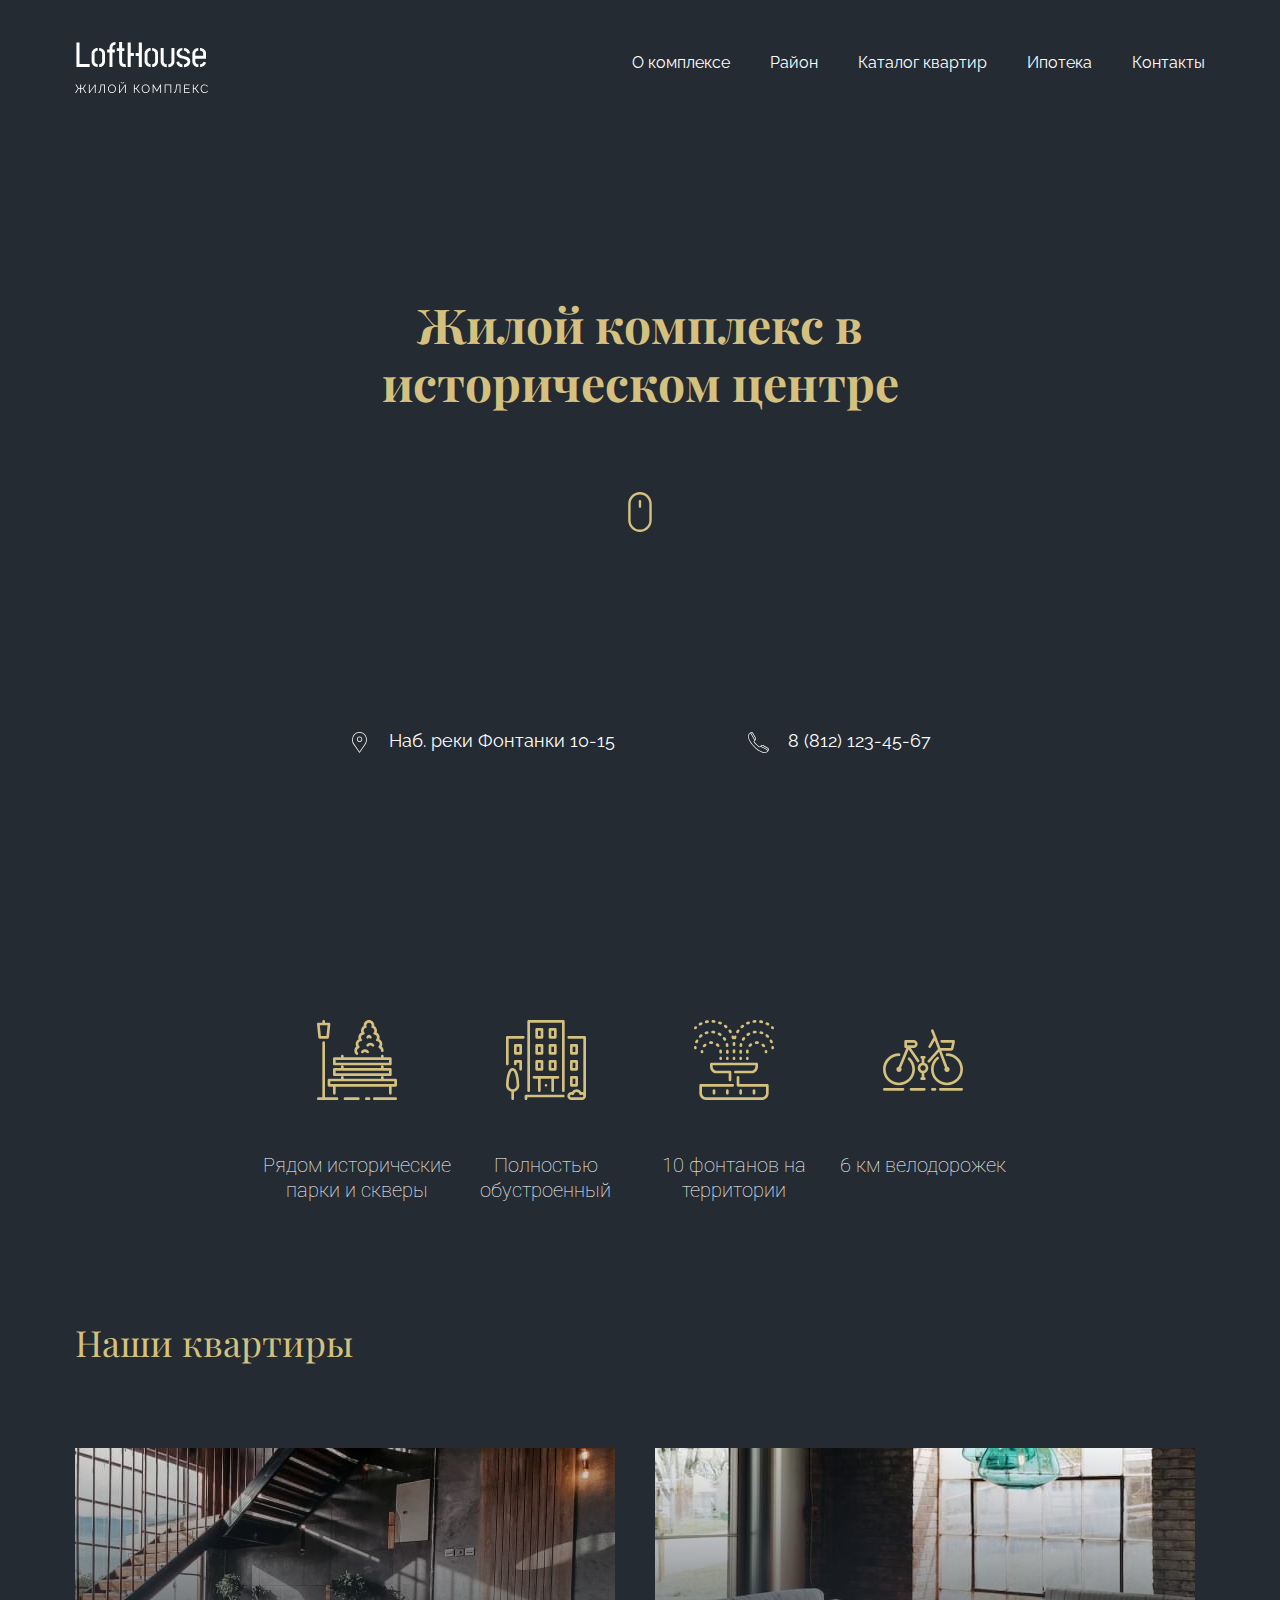
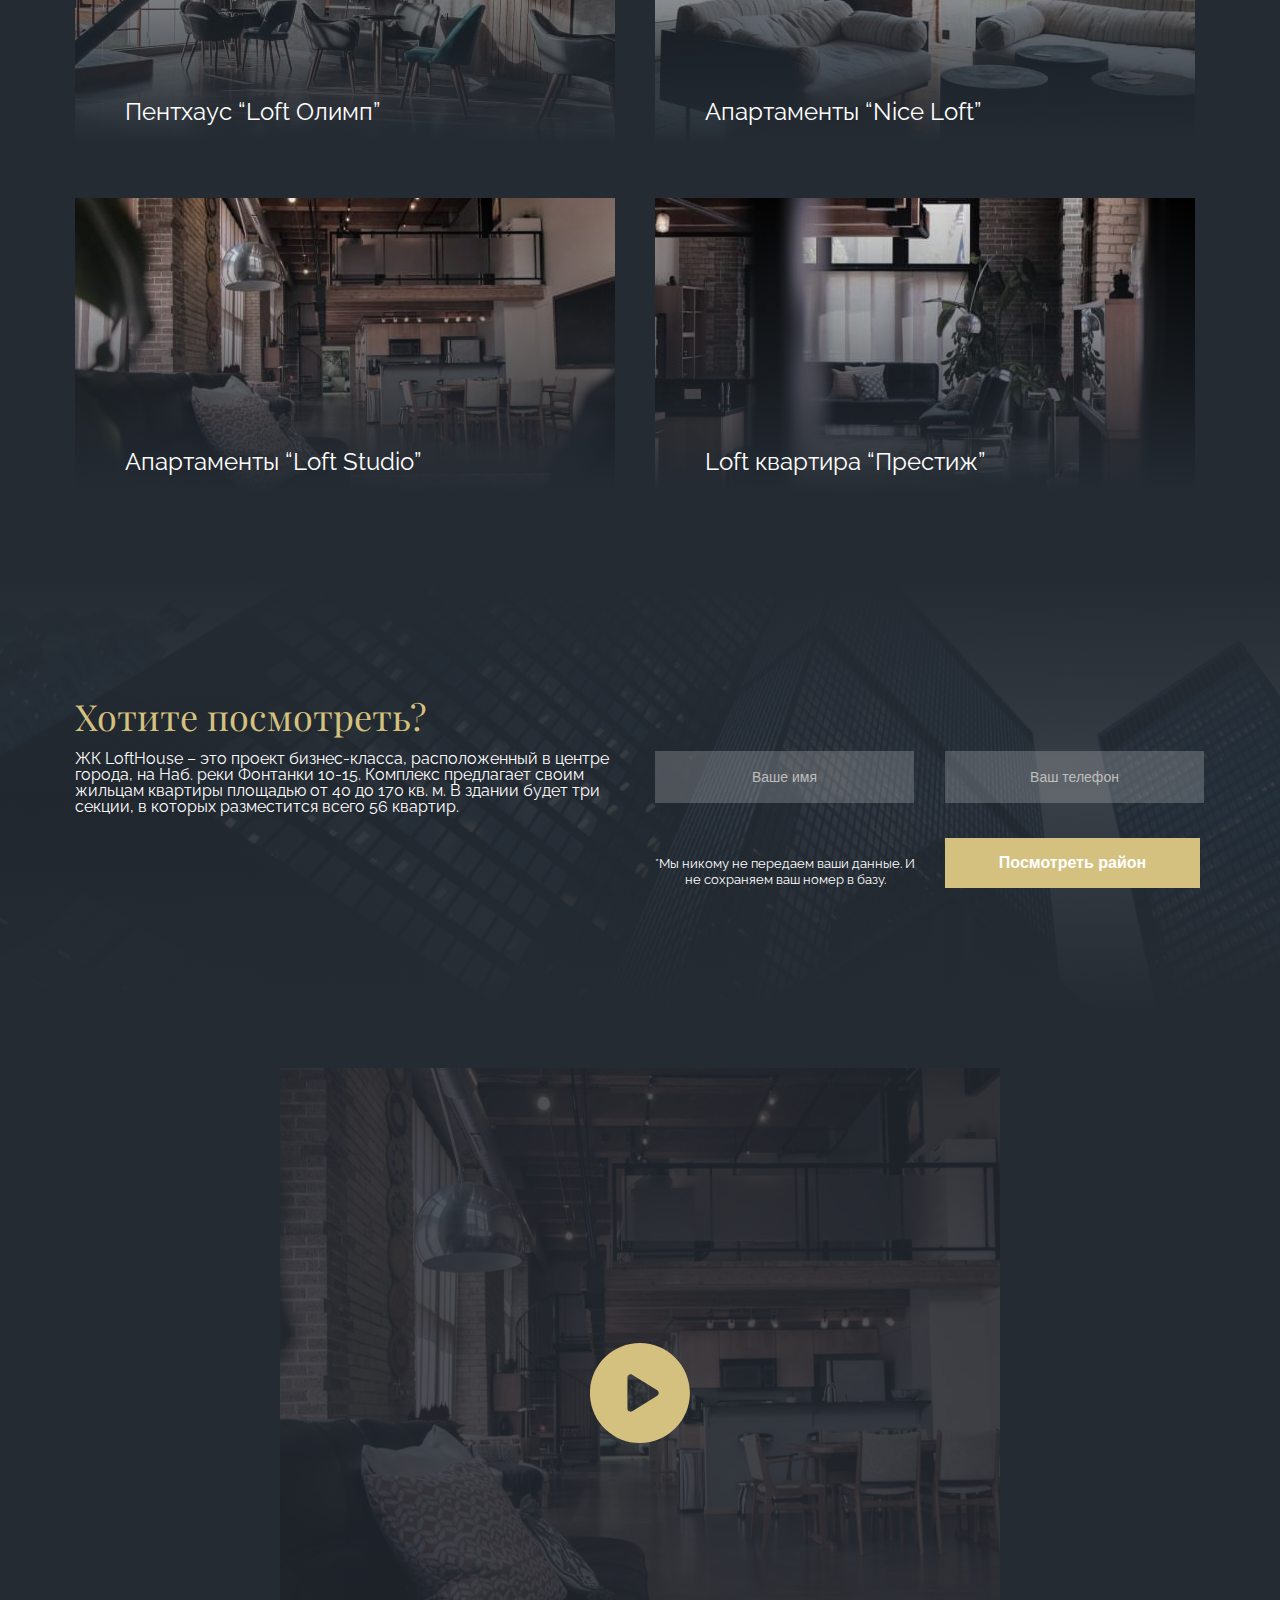
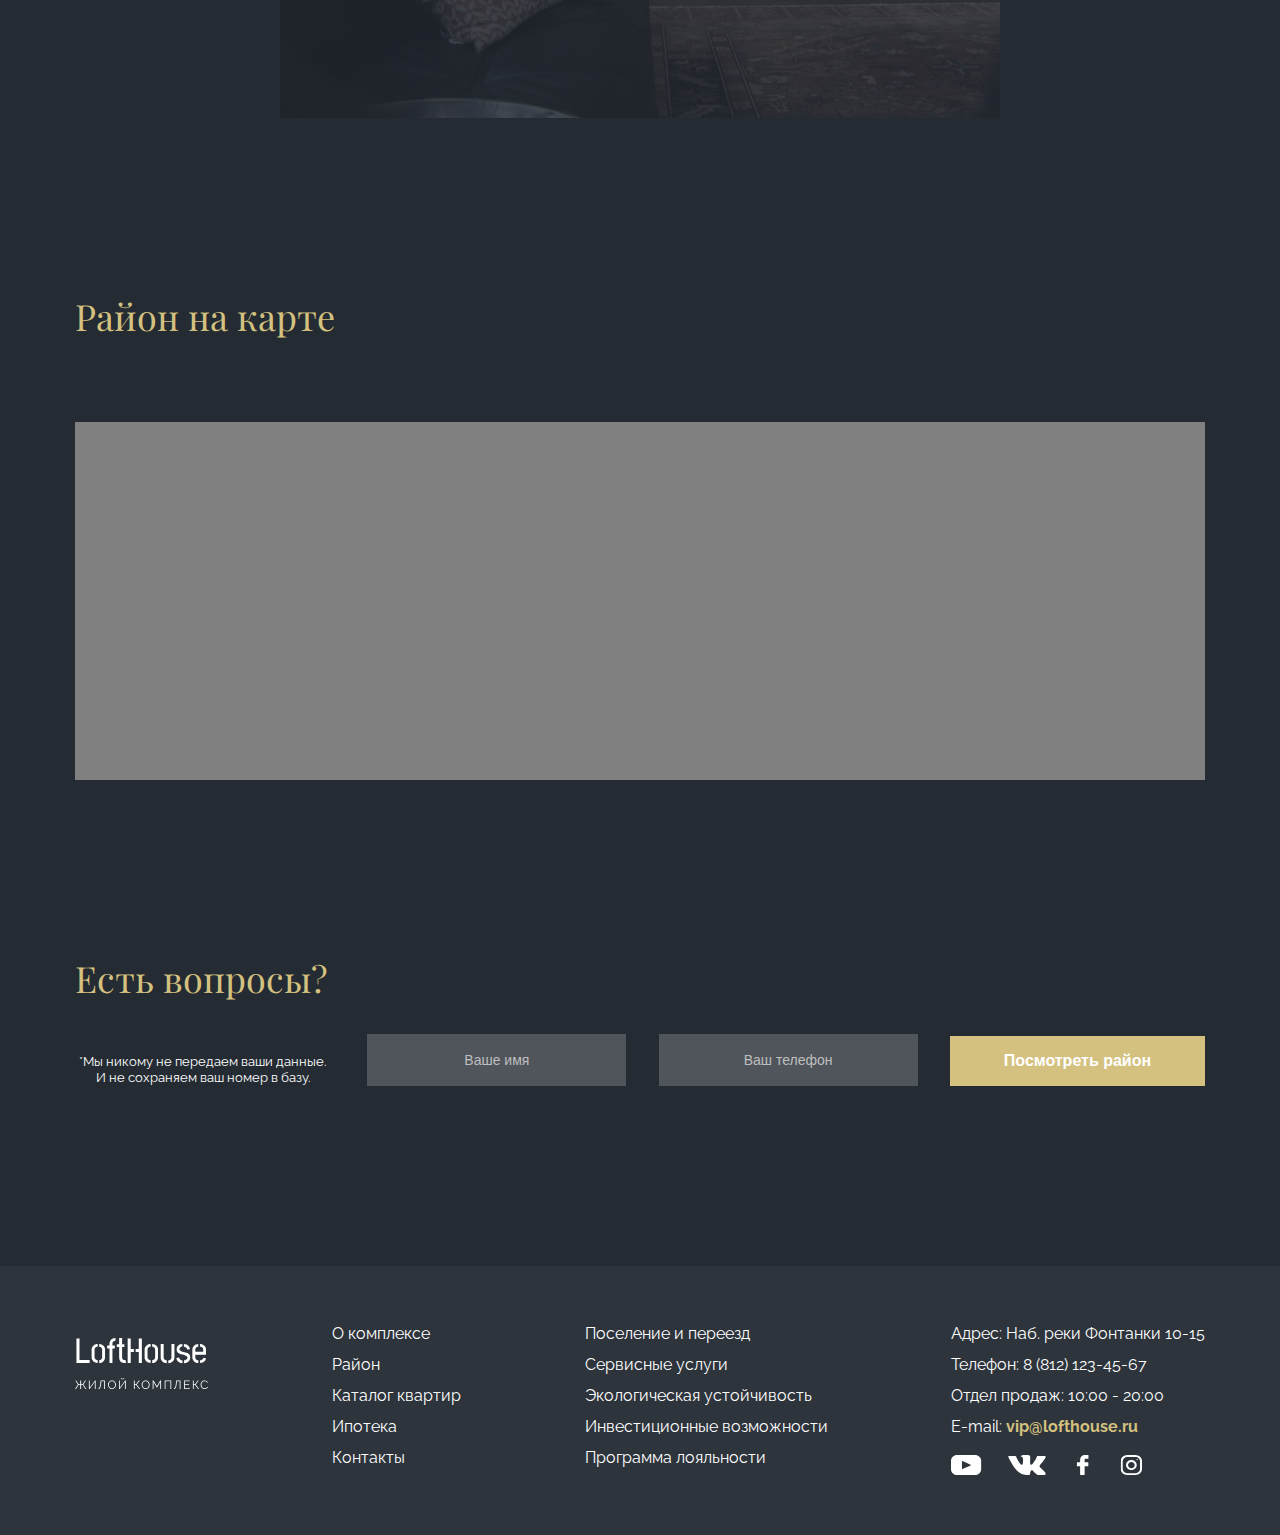
==== index.html @ 423d60b5 "мелкие правки" ====
<!DOCTYPE html><html lang="en">  <head>    <meta charset="UTF-8">    <meta http-equiv="X-UA-Compatible" content="IE=edge">    <meta name="viewport" content="width=device-width,initial-scale=1">    <title>Loft House</title>    <link rel="preconnect" href="https://fonts.googleapis.com">    <link rel="preconnect" href="https://fonts.gstatic.com" crossorigin>    <link href="https://fonts.googleapis.com/css2?family=Playfair+Display:ital,wght@0,400..900;1,400..900&family=Raleway:ital,wght@0,100..900;1,100..900&family=Roboto:ital,wght@0,100;0,300;0,400;0,500;0,700;0,900;1,100;1,300;1,400;1,500;1,700;1,900&display=swap" rel="stylesheet">    <link rel="stylesheet" href="css/style.min.css">  </head>  <body>    <div class="wrapper">      <div class="menu-overlay"></div>      <header class="header">  <div class="container">    <div class="header__inner flex-line">      <img class="logo" src="images/logo.svg" alt="Логотип">      <nav class="menu">  <div class="menu__btn">    <span></span><span></span><span></span><span></span>  </div>  <ul class="menu__list flex-line">    <li class="menu__item">      <a href="#section-1" class="menu__link">О комплексе</a>    </li>    <li class="menu__item">      <a href="#section-4" class="menu__link">Район</a>    </li>    <li class="menu__item">      <a href="#section-2" class="menu__link">Каталог квартир</a>    </li>    <li class="menu__item">      <a href="#" class="menu__link">Ипотека</a>    </li>    <li class="menu__item">      <a href="#section-5" class="menu__link">Контакты</a>    </li>  </ul></nav>    </div>    <div class="header__content-box">      <h1 class="header__title">Жилой комплекс в историческом центре</h1>      <img class="header__img" src="images/mouse.svg" alt="Мышь">      <div class="header__contact flex-line">        <p class="header__text">          <img class="header__img-contact" src="images/marker.svg" alt="">          Наб. реки Фонтанки 10-15        </p>        <p class="header__text">          <img class="header__img-contact" src="images/phone-call.svg" alt="">          8 (812) 123-45-67        </p>      </div>    </div>  </div></header>      <main class="main">        <section class="testimonials" id="section-1">          <div class="container">            <ul class="testimonials__list">              <li class="testimonials__item">                <img src="images/testimonials-1.svg" alt="" class="testimonials__img">                <p class="testimonials__text">                  Рядом исторические парки и скверы                </p>              </li>              <li class="testimonials__item">                <img src="images/testimonials-2.svg" alt="" class="testimonials__img">                <p class="testimonials__text">Полностью обустроенный</p>              </li>              <li class="testimonials__item">                <img src="images/testimonials-3.svg" alt="" class="testimonials__img">                <p class="testimonials__text">10 фонтанов на территории</p>              </li>              <li class="testimonials__item">                <img src="images/testimonials-4.svg" alt="" class="testimonials__img">                <p class="testimonials__text">6 км велодорожек</p>              </li>            </ul>          </div>        </section>        <section class="appartments" id="section-2">          <div class="container">            <h2 class="appartments__title title-content">Наши квартиры</h2>            <div class="appartments__box grid-columns-2">              <div class="appartments__card">                <p class="appartments__text">Пентхаус “Loft Олимп”</p>                <img src="images/appartments-1.jpg" alt="" class="appartments__img">              </div>              <div class="appartments__card">                <p class="appartments__text">Апартаменты “Nice Loft”</p>                <img src="images/appartments-2.jpg" alt="" class="appartments__img">              </div>              <div class="appartments__card">                <p class="appartments__text">Апартаменты “Loft Studio”</p>                <img src="images/appartments-3.jpg" alt="" class="appartments__img">              </div>              <div class="appartments__card">                <p class="appartments__text">Loft квартира “Престиж”</p>                <img src="images/appartments-4.jpg" alt="" class="appartments__img">              </div>            </div>          </div>        </section>        <section class="cta" id="section-3">          <div class="container">            <h2 class="cta__title title-content">Хотите посмотреть?</h2>            <div class="cta__wrapper grid-columns-2">              <div class="cta__box-content">                <p class="cta__text">                  ЖК LoftHouse – это проект бизнес-класса, расположенный в                  центре города, на Наб. реки Фонтанки 10-15. Комплекс                  предлагает своим жильцам квартиры площадью от 40 до 170 кв. м.                  В здании будет три секции, в которых разместится всего 56                  квартир.                </p>              </div>              <form action="#" class="form grid-columns-2">  <input type="text" class="form__input" placeholder="Ваше имя">  <input type="text" class="form__input" placeholder="Ваш телефон">  <p class="form__text">    *Мы никому не передаем ваши данные. И не сохраняем ваш номер в базу.  </p>  <button class="form__btn">Посмотреть район</button></form>            </div>          </div>        </section>        <sectoion class="video" id="">          <div class="container">            <div class="video__box">              <a href="https://www.youtube.com/watch?v=HsOkBQfsIEk" class="video__link">                <img src="images/play-button.svg" alt="play" class="video__icon">                <img src="images/video.jpg" alt="video" class="video__image">              </a>            </div>          </div>        </sectoion>        <section class="map" id="section-4">          <div class="container">            <h2 class="map__title title-content">Район на карте</h2>            <div class="map__map" id="map"></div>          </div>        </section>        <section class="cta-form" id="section-5">          <div class="container">            <h2 class="cta-form__title title-content">Есть вопросы?</h2>            <form action="#" class="form flex-line cta-form__form">              <p class="form__text cta-form__text">                *Мы никому не передаем ваши данные. И не сохраняем ваш номер в                базу.              </p>              <input type="text" class="form__input" placeholder="Ваше имя">              <input type="text" class="form__input" placeholder="Ваш телефон">              <button class="form__btn">Посмотреть район</button>            </form>          </div>        </section>      </main>      <footer class="footer">  <section class="col">    <div class="container">      <div class="accordeon">  <h2 class="accordeon__title">FAQ</h2>  <img class="logo" src="images/logo.svg" alt="Логотип">  <div class="accordeon__faq">    <div class="accordeon__question">      <h3>Сервис и услуги</h3>      <svg with="15" height="10" viewBox="0 0 42 25">        <path d="M3 3L21 21L39 3" stroke="white" stroke-with="7" stroke-linecap="round"></path>      </svg>    </div>    <div class="accordeon__answer">      <ul class="info-list">        <li class="info-list__item">          <a href="#" class="info-list__link">Поселение и переезд</a>        </li>        <li class="info-list__item">          <a href="#" class="info-list__link">Сервисные услуги</a>        </li>        <li class="info-list__item">          <a href="#" class="info-list__link">Экологическая устойчивость</a>        </li>        <li class="info-list__item">          <a href="#" class="info-list__link">Инвестиционные возможности</a>        </li>        <li class="info-list__item">          <a href="#" class="info-list__link">Программа лояльности </a>        </li>      </ul>    </div>  </div>  <div class="accordeon__faq">    <div class="accordeon__question">      <h3>О нас</h3>      <svg with="15" height="10" viewBox="0 0 42 25">        <path d="M3 3L21 21L39 3" stroke="white" stroke-with="7" stroke-linecap="round"></path>      </svg>    </div>    <div class="accordeon__answer">      <ul class="about-list">        <li class="about-list__item">          <p class="about-list__text">Адрес: Наб. реки Фонтанки 10-15</p>        </li>        <li class="about-list__item">          <p class="about-list__text">Телефон: 8 (812) 123-45-67</p>        </li>        <li class="about-list__item">          <p class="about-list__text">Отдел продаж: 10:00 - 20:00</p>        </li>        <li class="about-list__item">          <p class="about-list__text">            E-mail: <span class="accent">vip@lofthouse.ru</span>          </p>        </li>        <li class="about-list__item">          <a href="#" class="about-list__link">            <img src="images/youtube.svg" alt="" class="about-list__images">          </a>          <a href="#" class="about-list__link">            <img src="images/vk.svg" alt="" class="about-list__images">          </a>          <a href="#" class="about-list__link">            <img src="images/facebook.svg" alt="" class="about-list__images">          </a>          <a href="#" class="about-list__link">            <img src="images/instagram.svg" alt="" class="about-list__images">          </a>        </li>      </ul>    </div>  </div></div>      <div class="col-wrapper flex-line">        <img class="logo" src="images/logo.svg" alt="Логотип">        <nav class="menu-footer">          <ul class="menu-footer__list">            <li class="menu-footer__item">              <a href="#section-1" class="menu-footer__link">О комплексе</a>            </li>            <li class="menu-footer__item">              <a href="#section-4" class="menu-footer__link">Район</a>            </li>            <li class="menu-footer__item">              <a href="#section-2" class="menu-footer__link">Каталог квартир</a>            </li>            <li class="menu-footer__item">              <a href="#" class="menu-footer__link">Ипотека</a>            </li>            <li class="menu-footer__item">              <a href="#section-5" class="menu-footer__link">Контакты</a>            </li>          </ul>        </nav>        <ul class="info-list">          <li class="info-list__item">            <a href="#" class="info-list__link">Поселение и переезд</a>          </li>          <li class="info-list__item">            <a href="#" class="info-list__link">Сервисные услуги</a>          </li>          <li class="info-list__item">            <a href="#" class="info-list__link">Экологическая устойчивость</a>          </li>          <li class="info-list__item">            <a href="#" class="info-list__link">Инвестиционные возможности</a>          </li>          <li class="info-list__item">            <a href="#" class="info-list__link">Программа лояльности </a>          </li>        </ul>        <ul class="about-list">          <li class="about-list__item">            <p class="about-list__text">Адрес: Наб. реки Фонтанки 10-15</p>          </li>          <li class="about-list__item">            <p class="about-list__text">Телефон: 8 (812) 123-45-67</p>          </li>          <li class="about-list__item">            <p class="about-list__text">Отдел продаж: 10:00 - 20:00</p>          </li>          <li class="about-list__item">            <p class="about-list__text">              E-mail: <span class="accent">vip@lofthouse.ru</span>            </p>          </li>          <li class="about-list__item">            <a href="#" class="about-list__link">              <img src="images/youtube.svg" alt="" class="about-list__images">            </a>            <a href="#" class="about-list__link">              <img src="images/vk.svg" alt="" class="about-list__images">            </a>            <a href="#" class="about-list__link">              <img src="images/facebook.svg" alt="" class="about-list__images">            </a>            <a href="#" class="about-list__link">              <img src="images/instagram.svg" alt="" class="about-list__images">            </a>          </li>        </ul>      </div>    </div>  </section></footer>    </div>    <script src="https://api-maps.yandex.ru/2.1/?apikey=e6199316-6879-4ea4-b9b1-c3c6ac3f06fe&lang=ru_RU" type="text/javascript"></script>    <script src="js/main.js"></script>  </body></html>
---- css/style.min.css ----
a,abbr,acronym,address,applet,article,aside,audio,b,big,blockquote,body,canvas,caption,center,cite,code,dd,del,details,dfn,div,dl,dt,em,embed,fieldset,figcaption,figure,footer,form,h1,h2,h3,h4,h5,h6,header,hgroup,html,i,iframe,img,ins,kbd,label,legend,li,mark,menu,nav,object,ol,output,p,pre,q,ruby,s,samp,section,small,span,strike,strong,sub,summary,sup,table,tbody,td,tfoot,th,thead,time,tr,tt,u,ul,var,video{margin:0;padding:0;border:0;font-size:100%;font:inherit;vertical-align:baseline}body,html{height:100%}:focus{outline:0}article,aside,details,figcaption,figure,footer,header,hgroup,menu,nav,section{display:block}body{line-height:1}ol,ul{list-style:none}blockquote,q{quotes:none}blockquote:after,blockquote:before,q:after,q:before{content:"";content:none}table{border-collapse:collapse;border-spacing:0}input[type=search]::-webkit-search-cancel-button,input[type=search]::-webkit-search-decoration,input[type=search]::-webkit-search-results-button,input[type=search]::-webkit-search-results-decoration{-webkit-appearance:none;-moz-appearance:none}input[type=search]{-webkit-appearance:none;-moz-appearance:none;-webkit-box-sizing:content-box;box-sizing:content-box}textarea{overflow:auto;vertical-align:top;resize:vertical}audio,canvas,video{display:inline-block;max-width:100%}audio:not([controls]){display:none;height:0}[hidden]{display:none}html{font-size:100%;-webkit-text-size-adjust:100%;-ms-text-size-adjust:100%}a{text-decoration:none}a:focus{outline:thin dotted}a:active,a:hover{outline:0}img{border:0;-ms-interpolation-mode:bicubic}figure{margin:0}form{margin:0}fieldset{border:1px solid silver;margin:0 2px;padding:.35em .625em .75em}legend{border:0;padding:0;white-space:normal}button,input,select,textarea{font-size:100%;margin:0;vertical-align:baseline}button,input{line-height:normal}button,select{text-transform:none}button,html input[type=button],input[type=reset],input[type=submit]{-webkit-appearance:button;cursor:pointer}button[disabled],html input[disabled]{cursor:default}input[type=checkbox],input[type=radio]{-webkit-box-sizing:border-box;box-sizing:border-box;padding:0}input[type=search]{-webkit-appearance:textfield;-webkit-box-sizing:content-box;box-sizing:content-box}input[type=search]::-webkit-search-cancel-button,input[type=search]::-webkit-search-decoration{-webkit-appearance:none}button::-moz-focus-inner,input::-moz-focus-inner{border:0;padding:0}textarea{overflow:auto;vertical-align:top}table{border-collapse:collapse;border-spacing:0}button,html,input,select,textarea{color:#222}::-moz-selection{background:#b3d4fc;text-shadow:none}::selection{background:#b3d4fc;text-shadow:none}img{vertical-align:middle}fieldset{border:0;margin:0;padding:0}textarea{resize:vertical}.chromeframe{margin:.2em 0;background:#ccc;color:#000;padding:.2em 0}.flex-line{display:-webkit-box;display:-ms-flexbox;display:flex;-webkit-box-pack:justify;-ms-flex-pack:justify;justify-content:space-between;-webkit-box-align:center;-ms-flex-align:center;align-items:center}.grid-columns-2{display:-ms-grid;display:grid;-ms-grid-columns:(1fr)[2];grid-template-columns:repeat(2,1fr)}.title-content{font-family:"Playfair Display",serif;font-size:36px;color:#d4c17f;margin-bottom:88px}.menu-overlay{display:none;position:absolute;right:0;left:0;bottom:0;top:0;background-color:rgba(0,0,0,.5)}.menu-overlay--show{display:block}.list{margin-bottom:15px}.accent{color:#d4c17f;font-weight:700}body{font-family:Raleway,sans-serif;color:#fff;font-size:16px;font-weight:400;background-color:#242b33}a{color:inherit}.wrapper{min-height:100%;display:-webkit-box;display:-ms-flexbox;display:flex;-webkit-box-orient:vertical;-webkit-box-direction:normal;-ms-flex-direction:column;flex-direction:column}.container{max-width:1130px;padding:0 20px;margin:0 auto}.main{-webkit-box-flex:1;-ms-flex-positive:1;flex-grow:1}.menu__list{gap:40px}.menu__link{color:inherit}.menu__btn{display:none;width:40px;height:18px;z-index:2;position:relative}.menu__btn span{background-color:#fff;height:2px;width:100%}.form{font-size:13px;gap:35px 30px;-webkit-box-align:end;-ms-flex-align:end;align-items:flex-end;text-align:center}.form__input{width:255px;height:50px;background-color:rgba(255,255,255,.2);font-size:16px;color:#fff;border:none}.form__input::-webkit-input-placeholder{color:#bebebe;font-size:14px;text-align:center}.form__input::-moz-placeholder{color:#bebebe;font-size:14px;text-align:center}.form__input:-ms-input-placeholder{color:#bebebe;font-size:14px;text-align:center}.form__input::-ms-input-placeholder{color:#bebebe;font-size:14px;text-align:center}.form__input::placeholder{color:#bebebe;font-size:14px;text-align:center}.form__text{line-height:1.24}.form__btn{font-size:16px;font-weight:700;color:inherit;border:none;width:255px;height:50px;background:#d4c17f}.accordeon{width:100%;margin:0 auto;display:-webkit-box;display:-ms-flexbox;display:flex;-webkit-box-orient:vertical;-webkit-box-direction:normal;-ms-flex-direction:column;flex-direction:column;-webkit-box-align:center;-ms-flex-align:center;align-items:center;display:none}.accordeon__faq{max-width:700px;margin-top:2rem;padding-bottom:1rem;border-bottom:2px solid #fff;cursor:pointer}.accordeon__question{display:-webkit-box;display:-ms-flexbox;display:flex;-webkit-box-pack:justify;-ms-flex-pack:justify;justify-content:space-between;-webkit-box-align:center;-ms-flex-align:center;align-items:center}.accordeon__question svg{fill:#fff}.accordeon__question h3{font-size:20px}.accordeon__answer{max-height:0;overflow:hidden;-webkit-transition:max-height .5s ease;transition:max-height .5s ease}.no-webp .header{background:-webkit-gradient(linear,left top,left bottom,color-stop(11.98%,#242b33),color-stop(51.04%,rgba(45,52,60,.38)),color-stop(92.19%,#242b33)),url(../images/header-webp.jpg);background:linear-gradient(180deg,#242b33 11.98%,rgba(45,52,60,.38) 51.04%,#242b33 92.19%),url(../images/header-webp.jpg)}.header{min-height:100vh}.header__inner{padding-top:30px}.header__content-box{margin:200px auto 0;text-align:center;max-width:582px;padding-bottom:74px}.header__title{font-family:"Playfair Display",serif;font-size:48px;color:#d4c17f;font-weight:700;line-height:1.2;margin-bottom:81px}.header__contact{-webkit-box-align:center;-ms-flex-align:center;align-items:center}.header__img{margin-bottom:200px}.header__img-contact{padding-right:14px}.header__text{font-size:18px}.footer{font-family:Raleway,sans-serif;background-color:#2d343c;padding:60px 0;max-height:800px}.col-wrapper{-webkit-box-align:start;-ms-flex-align:start;align-items:flex-start}.about-list__link:not(:last-child){margin-right:22px}.about-list__item:not(:last-child),.info-list__item:not(:last-child),.menu-footer__item:not(:last-child){margin-bottom:15px}.about-list__item:last-child{margin-top:20px}.testimonials{padding:120px 0;max-width:794px;margin:0 auto;text-align:center;position:relative}.testimonials__list{display:-ms-grid;display:grid;-ms-grid-columns:1fr 1fr 1fr 1fr;grid-template-columns:1fr 1fr 1fr 1fr}.testimonials__img{margin-bottom:53px}.testimonials__text{font-family:Roboto,sans-serif;font-size:20px;font-weight:lighter;line-height:1.27;max-width:194px}.testimonials p:nth-child(4){max-width:124px}.appartments{position:relative}.appartments__title{margin-bottom:88px}.appartments__box{gap:30px}.appartments__card{position:relative;display:inline-block;z-index:11}.appartments__card::before{content:"";position:absolute;top:0;left:0;width:100%;height:100%;background:-webkit-gradient(linear,left top,left bottom,from(rgba(36,43,51,0)),color-stop(92.19%,#242b33));background:linear-gradient(180deg,rgba(36,43,51,0) 0,#242b33 92.19%)}.appartments__card::after{content:"";width:98%;opacity:0;position:absolute;left:0;right:0;top:0;bottom:0;border:3px solid rgba(255,255,255,.8);-webkit-transition:opacity .2s ease-in;transition:opacity .2s ease-in}.appartments__card:hover::after{opacity:1}.appartments__text{font-size:24px;position:absolute;left:50px;bottom:44px;right:20px;z-index:2}.cta{padding:180px 0;position:relative;background:-webkit-gradient(linear,left top,left bottom,color-stop(10.42%,#242b33),color-stop(50.52%,rgba(36,43,51,0)),color-stop(90.1%,#242b33)),-webkit-gradient(linear,left bottom,left top,from(rgba(36,43,51,.9)),to(rgba(36,43,51,.9))),url(../images/cta-bg.webp),#c4c4c4;background:linear-gradient(180deg,#242b33 10.42%,rgba(36,43,51,0) 50.52%,#242b33 90.1%),linear-gradient(0deg,rgba(36,43,51,.9),rgba(36,43,51,.9)),url(../images/cta-bg.webp),#c4c4c4;background-repeat:no-repeat;background-size:cover}.cta__wrapper{gap:0 30px}.cta__title{margin-bottom:17px}.video{position:relative;text-align:center}.video__link{position:relative;display:inline-block;max-width:100%;z-index:1}.video__link::before{content:"";position:absolute;left:0;top:0;width:100%;height:100%;background-color:rgba(36,43,51,.8);-webkit-transition:background-color .2s ease-in;transition:background-color .2s ease-in}.video__link:hover::before{content:"";background-color:rgba(36,43,51,.6)}.video__link:hover .video__icon{-webkit-transform:translate(-50%,-50%) scale(1.2);-ms-transform:translate(-50%,-50%) scale(1.2);transform:translate(-50%,-50%) scale(1.2);-webkit-filter:saturate(1.5);filter:saturate(1.5)}.video__link--show{display:none}.video__box{max-width:100%}.video__image{max-width:100%}.video__icon{position:absolute;left:50%;top:50%;-webkit-transform:translate(-50%,-50%);-ms-transform:translate(-50%,-50%);transform:translate(-50%,-50%);z-index:2;-webkit-transition:-webkit-transform .2s ease-in;transition:-webkit-transform .2s ease-in;transition:transform .2s ease-in;transition:transform .2s ease-in,-webkit-transform .2s ease-in}.map{padding:180px 0}.map__map{height:358px;max-width:100%;background-color:grey}.cta-form{padding-bottom:180px}.cta-form__title{margin-bottom:38px}.cta-form__text{width:255px;margin-right:5px}.cta-form__form{gap:0 30px}.accordeon__faq.active .accordeon__answer{max-height:300px}.accordeon__faq.active svg{-webkit-transform:rotate(180deg);-ms-transform:rotate(180deg);transform:rotate(180deg)}svg{-webkit-transition:-webkit-transform .5s ease-in;transition:-webkit-transform .5s ease-in;transition:transform .5s ease-in;transition:transform .5s ease-in,-webkit-transform .5s ease-in}@media (max-width:992px){.title-content{text-align:center;margin-bottom:60px}.testimonials__list{-ms-grid-columns:(200px)[2];grid-template-columns:repeat(2,200px);gap:20px;-webkit-box-pack:center;-ms-flex-pack:center;justify-content:center}.appartments__box{-ms-grid-columns:1fr;grid-template-columns:1fr;width:100%}.appartments__card{-ms-grid-column-align:center;justify-self:center}.cta__wrapper{-ms-grid-columns:1fr;grid-template-columns:1fr;gap:20px;text-align:center}.form{-ms-grid-columns:1fr;grid-template-columns:1fr;justify-items:center;gap:15px}}@media (max-width:768px){.col-wrapper{display:none}.menu__btn{display:-webkit-box;display:-ms-flexbox;display:flex;-webkit-box-orient:vertical;-webkit-box-direction:normal;-ms-flex-direction:column;flex-direction:column;-webkit-box-pack:justify;-ms-flex-pack:justify;justify-content:space-between;cursor:pointer}.menu__list{-webkit-box-orient:vertical;-webkit-box-direction:normal;-ms-flex-direction:column;flex-direction:column;-webkit-box-pack:center;-ms-flex-pack:center;justify-content:center;position:absolute;top:0;left:0;right:0;bottom:0;-webkit-transform:translateY(-100%);-ms-transform:translateY(-100%);transform:translateY(-100%);-webkit-transition:-webkit-transform .7s ease;transition:-webkit-transform .7s ease;transition:transform .7s ease;transition:transform .7s ease,-webkit-transform .7s ease}.menu__list--open{-webkit-transform:translateY(0);-ms-transform:translateY(0);transform:translateY(0)}.accordeon{display:block;text-align:center}.accordeon__title{font-size:18px;margin-bottom:20px}.info-list{text-align:left;padding-top:20px}.about-list{text-align:left;padding-top:20px}.testimonials__img{margin-bottom:30px}.cta__wrapper{-ms-grid-columns:1fr;grid-template-columns:1fr;gap:20px;text-align:center}}@media (max-width:576px){.header__content-box{margin:120px auto 0;padding-bottom:44px}.header__title{font-size:38px}.header__contact{-webkit-box-orient:vertical;-webkit-box-direction:normal;-ms-flex-direction:column;flex-direction:column;gap:25px}.title-content{font-size:30px}.cta{padding:150px 0}.map{padding:150px 0}.appartments__img{width:100%}.appartments__text{font-size:18px}.video__icon{width:80px;height:80px}.video__image{width:100%}.cta-form__form{display:-ms-grid;display:grid;-ms-grid-columns:1fr;grid-template-columns:1fr}}@media (max-width:376px){.header .logo{width:100px}.header__title{margin-bottom:61px}.header__img{margin-bottom:100px}.header__text{font-size:14px}body{font-size:14px}.title-content{margin-bottom:30px}.testimonials{padding:90px 0}.testimonials__list{-ms-grid-columns:1fr;grid-template-columns:1fr}.testimonials__item{-ms-grid-column-align:center;justify-self:center}.testimonials__text{font-size:14px}.appartments__text{font-size:18px}.cta{padding:90px 0}.cta__text{font-size:14px}.map{padding:90px 0}.cta-form{padding-bottom:90px}}.webp .header{background:-webkit-gradient(linear,left top,left bottom,color-stop(11.98%,#242b33),color-stop(51.04%,rgba(45,52,60,.38)),color-stop(92.19%,#242b33)),url(../images/header-webp.webp);background:linear-gradient(180deg,#242b33 11.98%,rgba(45,52,60,.38) 51.04%,#242b33 92.19%),url(../images/header-webp.webp)}
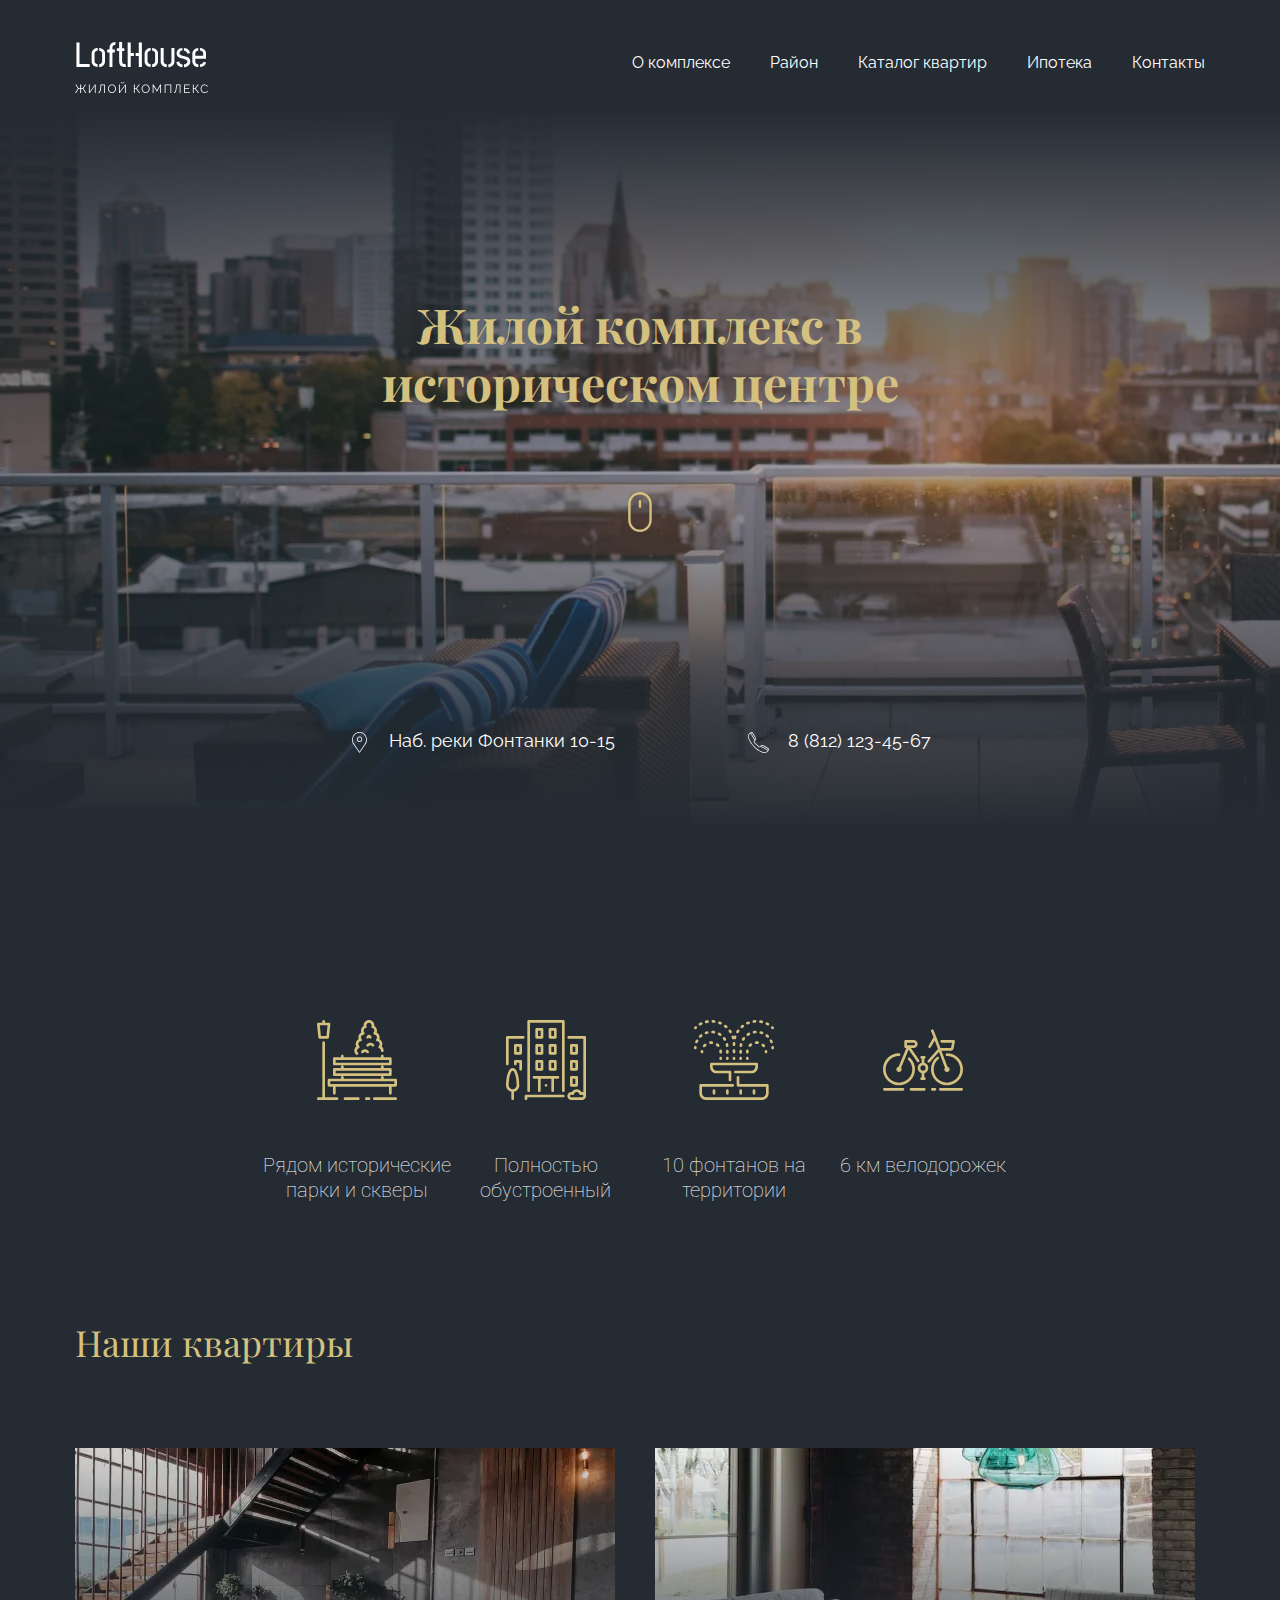
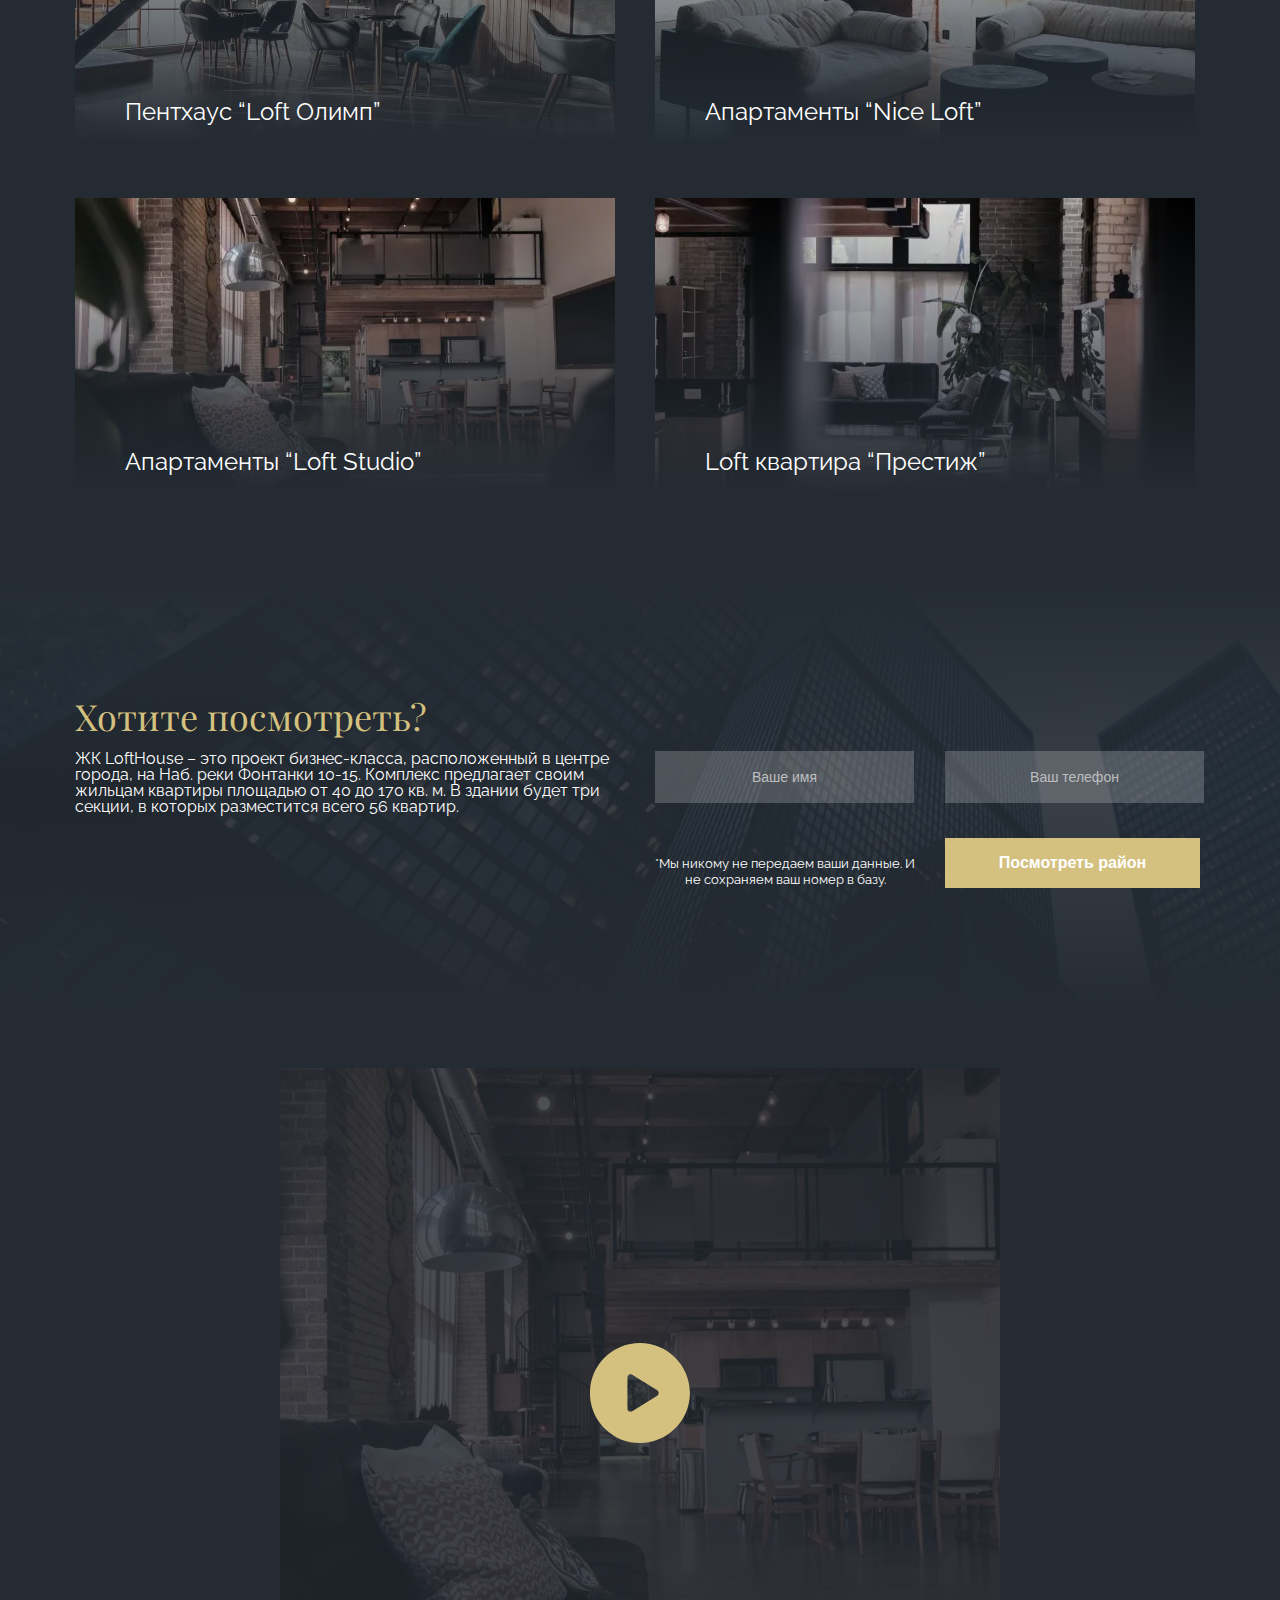
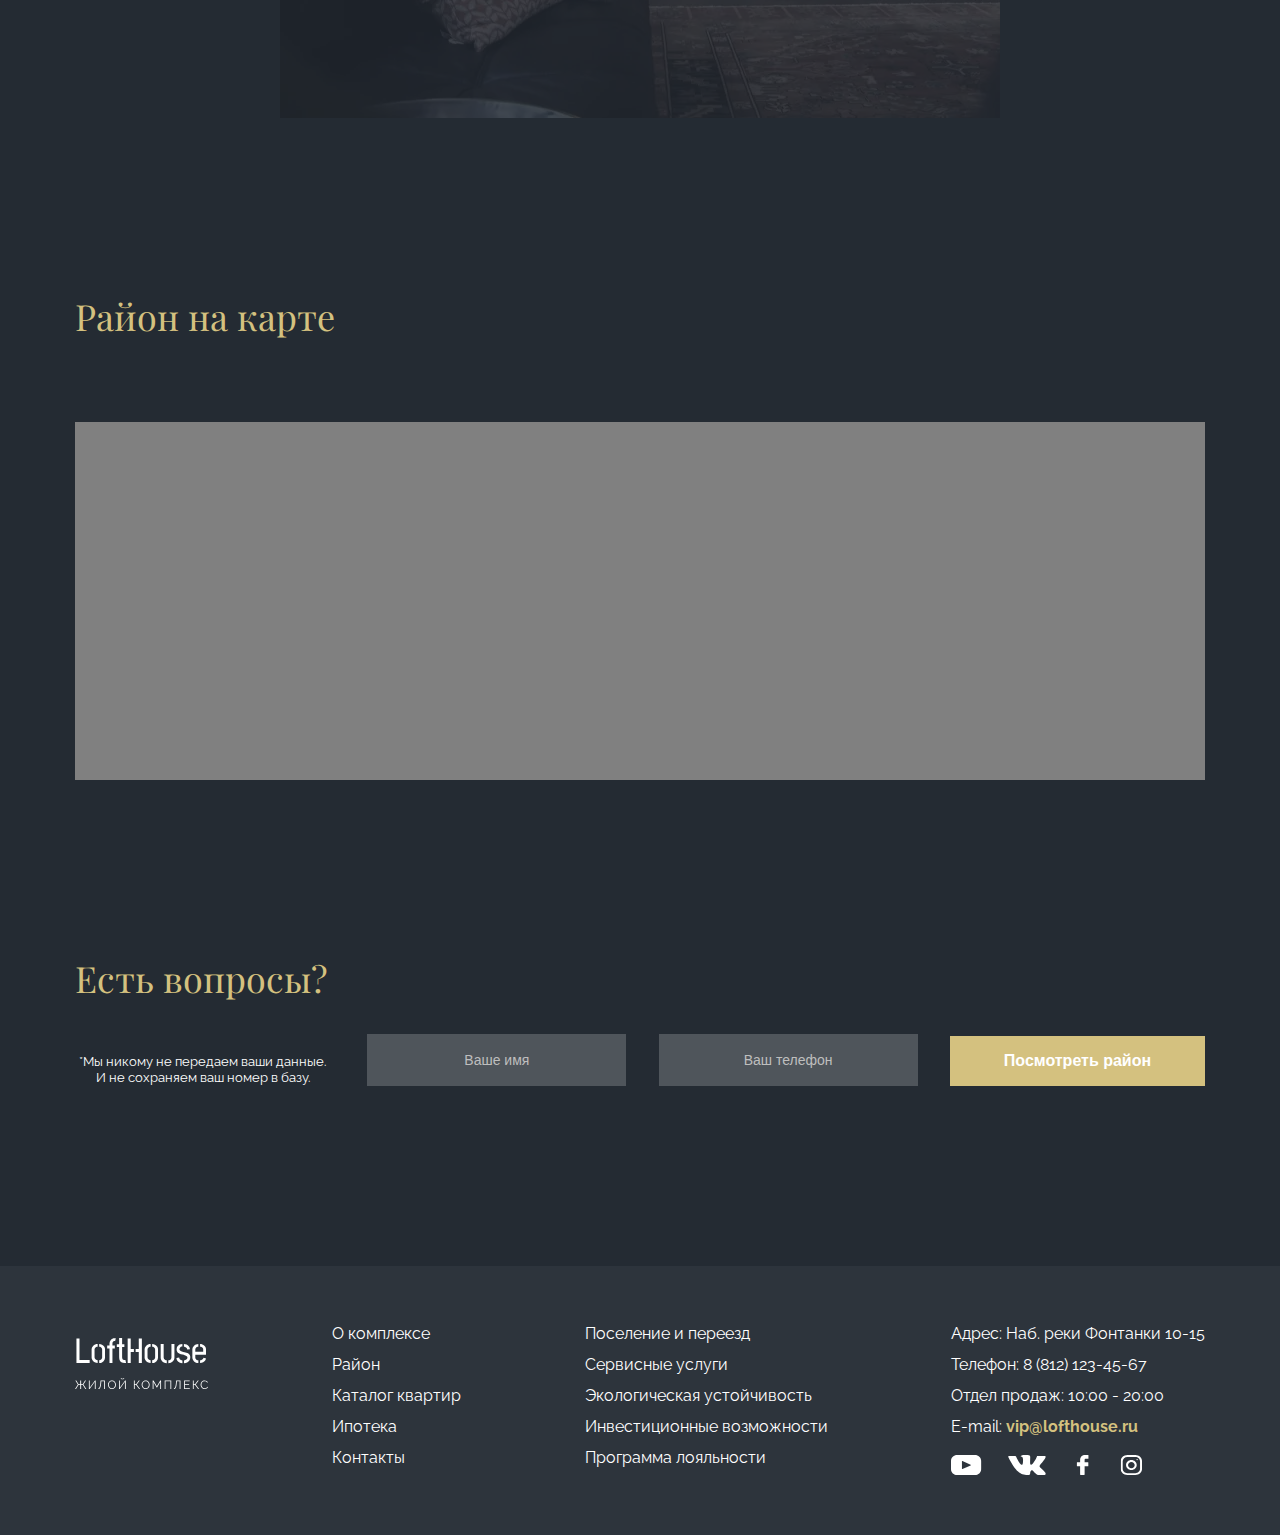
==== commit 7748c1fe: "Merge branch 'main' of github.com:KindNeko/Loft-House" ====
--- a/index.html
+++ b/index.html
@@ -1,312 +1,457 @@
-<!DOCTYPE html>-<html lang="en">-  <head>-    <meta charset="UTF-8">-    <meta http-equiv="X-UA-Compatible" content="IE=edge">-    <meta name="viewport" content="width=device-width,initial-scale=1">-    <title>Loft House</title>-    <link rel="preconnect" href="https://fonts.googleapis.com">-    <link rel="preconnect" href="https://fonts.gstatic.com" crossorigin>-    <link href="https://fonts.googleapis.com/css2?family=Playfair+Display:ital,wght@0,400..900;1,400..900&family=Raleway:ital,wght@0,100..900;1,100..900&family=Roboto:ital,wght@0,100;0,300;0,400;0,500;0,700;0,900;1,100;1,300;1,400;1,500;1,700;1,900&display=swap" rel="stylesheet">-    <link rel="stylesheet" href="css/style.min.css">-  </head>-  <body>-    <div class="wrapper">-      <div class="menu-overlay"></div>-      <header class="header">-  <div class="container">-    <div class="header__inner flex-line">-      <img class="logo" src="images/logo.svg" alt="Логотип">-      <nav class="menu">-  <div class="menu__btn">-    <span></span><span></span><span></span><span></span>-  </div>-  <ul class="menu__list flex-line">-    <li class="menu__item">-      <a href="#section-1" class="menu__link">О комплексе</a>-    </li>-    <li class="menu__item">-      <a href="#section-4" class="menu__link">Район</a>-    </li>-    <li class="menu__item">-      <a href="#section-2" class="menu__link">Каталог квартир</a>-    </li>-    <li class="menu__item">-      <a href="#" class="menu__link">Ипотека</a>-    </li>-    <li class="menu__item">-      <a href="#section-5" class="menu__link">Контакты</a>-    </li>-  </ul>-</nav>-    </div>-    <div class="header__content-box">-      <h1 class="header__title">Жилой комплекс в историческом центре</h1>-      <img class="header__img" src="images/mouse.svg" alt="Мышь">-      <div class="header__contact flex-line">-        <p class="header__text">-          <img class="header__img-contact" src="images/marker.svg" alt="">-          Наб. реки Фонтанки 10-15-        </p>-        <p class="header__text">-          <img class="header__img-contact" src="images/phone-call.svg" alt="">-          8 (812) 123-45-67-        </p>-      </div>-    </div>-  </div>-</header>-      <main class="main">-        <section class="testimonials" id="section-1">-          <div class="container">-            <ul class="testimonials__list">-              <li class="testimonials__item">-                <img src="images/testimonials-1.svg" alt="" class="testimonials__img">-                <p class="testimonials__text">-                  Рядом исторические парки и скверы-                </p>-              </li>-              <li class="testimonials__item">-                <img src="images/testimonials-2.svg" alt="" class="testimonials__img">-                <p class="testimonials__text">Полностью обустроенный</p>-              </li>-              <li class="testimonials__item">-                <img src="images/testimonials-3.svg" alt="" class="testimonials__img">-                <p class="testimonials__text">10 фонтанов на территории</p>-              </li>-              <li class="testimonials__item">-                <img src="images/testimonials-4.svg" alt="" class="testimonials__img">-                <p class="testimonials__text">6 км велодорожек</p>-              </li>-            </ul>-          </div>-        </section>-        <section class="appartments" id="section-2">-          <div class="container">-            <h2 class="appartments__title title-content">Наши квартиры</h2>-            <div class="appartments__box grid-columns-2">-              <div class="appartments__card">-                <p class="appartments__text">Пентхаус “Loft Олимп”</p>-                <img src="images/appartments-1.jpg" alt="" class="appartments__img">-              </div>-              <div class="appartments__card">-                <p class="appartments__text">Апартаменты “Nice Loft”</p>-                <img src="images/appartments-2.jpg" alt="" class="appartments__img">-              </div>-              <div class="appartments__card">-                <p class="appartments__text">Апартаменты “Loft Studio”</p>-                <img src="images/appartments-3.jpg" alt="" class="appartments__img">-              </div>-              <div class="appartments__card">-                <p class="appartments__text">Loft квартира “Престиж”</p>-                <img src="images/appartments-4.jpg" alt="" class="appartments__img">-              </div>-            </div>-          </div>-        </section>-        <section class="cta" id="section-3">-          <div class="container">-            <h2 class="cta__title title-content">Хотите посмотреть?</h2>-            <div class="cta__wrapper grid-columns-2">-              <div class="cta__box-content">-                <p class="cta__text">-                  ЖК LoftHouse – это проект бизнес-класса, расположенный в-                  центре города, на Наб. реки Фонтанки 10-15. Комплекс-                  предлагает своим жильцам квартиры площадью от 40 до 170 кв. м.-                  В здании будет три секции, в которых разместится всего 56-                  квартир.-                </p>-              </div>-              <form action="#" class="form grid-columns-2">-  <input type="text" class="form__input" placeholder="Ваше имя">-  <input type="text" class="form__input" placeholder="Ваш телефон">-  <p class="form__text">-    *Мы никому не передаем ваши данные. И не сохраняем ваш номер в базу.-  </p>-  <button class="form__btn">Посмотреть район</button>-</form>-            </div>-          </div>-        </section>-        <sectoion class="video" id="">-          <div class="container">-            <div class="video__box">-              <a href="https://www.youtube.com/watch?v=HsOkBQfsIEk" class="video__link">-                <img src="images/play-button.svg" alt="play" class="video__icon">-                <img src="images/video.jpg" alt="video" class="video__image">-              </a>-            </div>-          </div>-        </sectoion>-        <section class="map" id="section-4">-          <div class="container">-            <h2 class="map__title title-content">Район на карте</h2>-            <div class="map__map" id="map"></div>-          </div>-        </section>-        <section class="cta-form" id="section-5">-          <div class="container">-            <h2 class="cta-form__title title-content">Есть вопросы?</h2>-            <form action="#" class="form flex-line cta-form__form">-              <p class="form__text cta-form__text">-                *Мы никому не передаем ваши данные. И не сохраняем ваш номер в-                базу.-              </p>-              <input type="text" class="form__input" placeholder="Ваше имя">-              <input type="text" class="form__input" placeholder="Ваш телефон">-              <button class="form__btn">Посмотреть район</button>-            </form>-          </div>-        </section>-      </main>-      <footer class="footer">-  <section class="col">-    <div class="container">-      <div class="accordeon">-  <h2 class="accordeon__title">FAQ</h2>-  <img class="logo" src="images/logo.svg" alt="Логотип">-  <div class="accordeon__faq">-    <div class="accordeon__question">-      <h3>Сервис и услуги</h3>-      <svg with="15" height="10" viewBox="0 0 42 25">-        <path d="M3 3L21 21L39 3" stroke="white" stroke-with="7" stroke-linecap="round"></path>-      </svg>-    </div>-    <div class="accordeon__answer">-      <ul class="info-list">-        <li class="info-list__item">-          <a href="#" class="info-list__link">Поселение и переезд</a>-        </li>-        <li class="info-list__item">-          <a href="#" class="info-list__link">Сервисные услуги</a>-        </li>-        <li class="info-list__item">-          <a href="#" class="info-list__link">Экологическая устойчивость</a>-        </li>-        <li class="info-list__item">-          <a href="#" class="info-list__link">Инвестиционные возможности</a>-        </li>-        <li class="info-list__item">-          <a href="#" class="info-list__link">Программа лояльности </a>-        </li>-      </ul>-    </div>-  </div>-  <div class="accordeon__faq">-    <div class="accordeon__question">-      <h3>О нас</h3>-      <svg with="15" height="10" viewBox="0 0 42 25">-        <path d="M3 3L21 21L39 3" stroke="white" stroke-with="7" stroke-linecap="round"></path>-      </svg>-    </div>-    <div class="accordeon__answer">-      <ul class="about-list">-        <li class="about-list__item">-          <p class="about-list__text">Адрес: Наб. реки Фонтанки 10-15</p>-        </li>-        <li class="about-list__item">-          <p class="about-list__text">Телефон: 8 (812) 123-45-67</p>-        </li>-        <li class="about-list__item">-          <p class="about-list__text">Отдел продаж: 10:00 - 20:00</p>-        </li>-        <li class="about-list__item">-          <p class="about-list__text">-            E-mail: <span class="accent">vip@lofthouse.ru</span>-          </p>-        </li>-        <li class="about-list__item">-          <a href="#" class="about-list__link">-            <img src="images/youtube.svg" alt="" class="about-list__images">-          </a>-          <a href="#" class="about-list__link">-            <img src="images/vk.svg" alt="" class="about-list__images">-          </a>-          <a href="#" class="about-list__link">-            <img src="images/facebook.svg" alt="" class="about-list__images">-          </a>-          <a href="#" class="about-list__link">-            <img src="images/instagram.svg" alt="" class="about-list__images">-          </a>-        </li>-      </ul>-    </div>-  </div>-</div>-      <div class="col-wrapper flex-line">-        <img class="logo" src="images/logo.svg" alt="Логотип">-        <nav class="menu-footer">-          <ul class="menu-footer__list">-            <li class="menu-footer__item">-              <a href="#section-1" class="menu-footer__link">О комплексе</a>-            </li>-            <li class="menu-footer__item">-              <a href="#section-4" class="menu-footer__link">Район</a>-            </li>-            <li class="menu-footer__item">-              <a href="#section-2" class="menu-footer__link">Каталог квартир</a>-            </li>-            <li class="menu-footer__item">-              <a href="#" class="menu-footer__link">Ипотека</a>-            </li>-            <li class="menu-footer__item">-              <a href="#section-5" class="menu-footer__link">Контакты</a>-            </li>-          </ul>-        </nav>-        <ul class="info-list">-          <li class="info-list__item">-            <a href="#" class="info-list__link">Поселение и переезд</a>-          </li>-          <li class="info-list__item">-            <a href="#" class="info-list__link">Сервисные услуги</a>-          </li>-          <li class="info-list__item">-            <a href="#" class="info-list__link">Экологическая устойчивость</a>-          </li>-          <li class="info-list__item">-            <a href="#" class="info-list__link">Инвестиционные возможности</a>-          </li>-          <li class="info-list__item">-            <a href="#" class="info-list__link">Программа лояльности </a>-          </li>-        </ul>-        <ul class="about-list">-          <li class="about-list__item">-            <p class="about-list__text">Адрес: Наб. реки Фонтанки 10-15</p>-          </li>-          <li class="about-list__item">-            <p class="about-list__text">Телефон: 8 (812) 123-45-67</p>-          </li>-          <li class="about-list__item">-            <p class="about-list__text">Отдел продаж: 10:00 - 20:00</p>-          </li>-          <li class="about-list__item">-            <p class="about-list__text">-              E-mail: <span class="accent">vip@lofthouse.ru</span>-            </p>-          </li>-          <li class="about-list__item">-            <a href="#" class="about-list__link">-              <img src="images/youtube.svg" alt="" class="about-list__images">-            </a>-            <a href="#" class="about-list__link">-              <img src="images/vk.svg" alt="" class="about-list__images">-            </a>-            <a href="#" class="about-list__link">-              <img src="images/facebook.svg" alt="" class="about-list__images">-            </a>-            <a href="#" class="about-list__link">-              <img src="images/instagram.svg" alt="" class="about-list__images">-            </a>-          </li>-        </ul>-      </div>-    </div>-  </section>-</footer>-    </div>-    <script src="https://api-maps.yandex.ru/2.1/?apikey=e6199316-6879-4ea4-b9b1-c3c6ac3f06fe&lang=ru_RU" type="text/javascript"></script>-    <script src="js/main.js"></script>-  </body>-</html>+<!DOCTYPE html>
+<html lang="en">
+  <head>
+    <meta charset="UTF-8" />
+    <meta http-equiv="X-UA-Compatible" content="IE=edge" />
+    <meta name="viewport" content="width=device-width,initial-scale=1" />
+    <title>Loft House</title>
+    <link rel="preconnect" href="https://fonts.googleapis.com" />
+    <link rel="preconnect" href="https://fonts.gstatic.com" crossorigin />
+    <link
+      href="https://fonts.googleapis.com/css2?family=Playfair+Display:ital,wght@0,400..900;1,400..900&family=Raleway:ital,wght@0,100..900;1,100..900&family=Roboto:ital,wght@0,100;0,300;0,400;0,500;0,700;0,900;1,100;1,300;1,400;1,500;1,700;1,900&display=swap"
+      rel="stylesheet"
+    />
+    <link rel="stylesheet" href="css/style.min.css" />
+  </head>
+  <body>
+    <div class="wrapper">
+      <div class="menu-overlay"></div>
+      <header class="header">
+        <div class="container">
+          <div class="header__inner flex-line">
+            <img class="logo" src="images/logo.svg" alt="Логотип" />
+            <nav class="menu">
+              <div class="menu__btn">
+                <span></span><span></span><span></span><span></span>
+              </div>
+              <ul class="menu__list flex-line">
+                <li class="menu__item">
+                  <a href="#section-1" class="menu__link">О комплексе</a>
+                </li>
+                <li class="menu__item">
+                  <a href="#section-4" class="menu__link">Район</a>
+                </li>
+                <li class="menu__item">
+                  <a href="#section-2" class="menu__link">Каталог квартир</a>
+                </li>
+                <li class="menu__item">
+                  <a href="#" class="menu__link">Ипотека</a>
+                </li>
+                <li class="menu__item">
+                  <a href="#section-5" class="menu__link">Контакты</a>
+                </li>
+              </ul>
+            </nav>
+          </div>
+          <div class="header__content-box">
+            <h1 class="header__title">Жилой комплекс в историческом центре</h1>
+            <img class="header__img" src="images/mouse.svg" alt="Мышь" />
+            <div class="header__contact flex-line">
+              <p class="header__text">
+                <img
+                  class="header__img-contact"
+                  src="images/marker.svg"
+                  alt=""
+                />
+                Наб. реки Фонтанки 10-15
+              </p>
+              <p class="header__text">
+                <img
+                  class="header__img-contact"
+                  src="images/phone-call.svg"
+                  alt=""
+                />
+                8 (812) 123-45-67
+              </p>
+            </div>
+          </div>
+        </div>
+      </header>
+      <main class="main">
+        <section class="testimonials" id="section-1">
+          <div class="container">
+            <ul class="testimonials__list">
+              <li class="testimonials__item">
+                <img
+                  src="images/testimonials-1.svg"
+                  alt=""
+                  class="testimonials__img"
+                />
+                <p class="testimonials__text">
+                  Рядом исторические парки и скверы
+                </p>
+              </li>
+              <li class="testimonials__item">
+                <img
+                  src="images/testimonials-2.svg"
+                  alt=""
+                  class="testimonials__img"
+                />
+                <p class="testimonials__text">Полностью обустроенный</p>
+              </li>
+              <li class="testimonials__item">
+                <img
+                  src="images/testimonials-3.svg"
+                  alt=""
+                  class="testimonials__img"
+                />
+                <p class="testimonials__text">10 фонтанов на территории</p>
+              </li>
+              <li class="testimonials__item">
+                <img
+                  src="images/testimonials-4.svg"
+                  alt=""
+                  class="testimonials__img"
+                />
+                <p class="testimonials__text">6 км велодорожек</p>
+              </li>
+            </ul>
+          </div>
+        </section>
+        <section class="appartments" id="section-2">
+          <div class="container">
+            <h2 class="appartments__title title-content">Наши квартиры</h2>
+            <div class="appartments__box grid-columns-2">
+              <div class="appartments__card">
+                <p class="appartments__text">Пентхаус “Loft Олимп”</p>
+                <picture
+                  ><source
+                    srcset="images/appartments-1.webp"
+                    type="image/webp" />
+                  <img
+                    src="images/appartments-1.jpg"
+                    alt=""
+                    class="appartments__img"
+                /></picture>
+              </div>
+              <div class="appartments__card">
+                <p class="appartments__text">Апартаменты “Nice Loft”</p>
+                <picture
+                  ><source
+                    srcset="images/appartments-2.webp"
+                    type="image/webp" />
+                  <img
+                    src="images/appartments-2.jpg"
+                    alt=""
+                    class="appartments__img"
+                /></picture>
+              </div>
+              <div class="appartments__card">
+                <p class="appartments__text">Апартаменты “Loft Studio”</p>
+                <picture
+                  ><source
+                    srcset="images/appartments-3.webp"
+                    type="image/webp" />
+                  <img
+                    src="images/appartments-3.jpg"
+                    alt=""
+                    class="appartments__img"
+                /></picture>
+              </div>
+              <div class="appartments__card">
+                <p class="appartments__text">Loft квартира “Престиж”</p>
+                <picture
+                  ><source
+                    srcset="images/appartments-4.webp"
+                    type="image/webp" />
+                  <img
+                    src="images/appartments-4.jpg"
+                    alt=""
+                    class="appartments__img"
+                /></picture>
+              </div>
+            </div>
+          </div>
+        </section>
+        <section class="cta" id="section-3">
+          <div class="container">
+            <h2 class="cta__title title-content">Хотите посмотреть?</h2>
+            <div class="cta__wrapper grid-columns-2">
+              <div class="cta__box-content">
+                <p class="cta__text">
+                  ЖК LoftHouse – это проект бизнес-класса, расположенный в
+                  центре города, на Наб. реки Фонтанки 10-15. Комплекс
+                  предлагает своим жильцам квартиры площадью от 40 до 170 кв. м.
+                  В здании будет три секции, в которых разместится всего 56
+                  квартир.
+                </p>
+              </div>
+              <form action="#" class="form grid-columns-2">
+                <input type="text" class="form__input" placeholder="Ваше имя" />
+                <input
+                  type="text"
+                  class="form__input"
+                  placeholder="Ваш телефон"
+                />
+                <p class="form__text">
+                  *Мы никому не передаем ваши данные. И не сохраняем ваш номер в
+                  базу.
+                </p>
+                <button class="form__btn">Посмотреть район</button>
+              </form>
+            </div>
+          </div>
+        </section>
+        <sectoion class="video" id="">
+          <div class="container">
+            <div class="video__box">
+              <a
+                href="https://www.youtube.com/watch?v=HsOkBQfsIEk"
+                class="video__link"
+              >
+                <img
+                  src="images/play-button.svg"
+                  alt="play"
+                  class="video__icon"
+                />
+                <picture
+                  ><source srcset="images/video.webp" type="image/webp" />
+                  <img src="images/video.jpg" alt="video" class="video__image"
+                /></picture>
+              </a>
+            </div>
+          </div>
+        </sectoion>
+        <section class="map" id="section-4">
+          <div class="container">
+            <h2 class="map__title title-content">Район на карте</h2>
+            <div class="map__map" id="map"></div>
+          </div>
+        </section>
+        <section class="cta-form" id="section-5">
+          <div class="container">
+            <h2 class="cta-form__title title-content">Есть вопросы?</h2>
+            <form action="#" class="form flex-line cta-form__form">
+              <p class="form__text cta-form__text">
+                *Мы никому не передаем ваши данные. И не сохраняем ваш номер в
+                базу.
+              </p>
+              <input type="text" class="form__input" placeholder="Ваше имя" />
+              <input
+                type="text"
+                class="form__input"
+                placeholder="Ваш телефон"
+              />
+              <button class="form__btn">Посмотреть район</button>
+            </form>
+          </div>
+        </section>
+      </main>
+      <footer class="footer">
+        <section class="col">
+          <div class="container">
+            <div class="accordeon">
+              <h2 class="accordeon__title">FAQ</h2>
+              <img class="logo" src="images/logo.svg" alt="Логотип" />
+              <div class="accordeon__faq">
+                <div class="accordeon__question">
+                  <h3>Сервис и услуги</h3>
+                  <svg with="15" height="10" viewBox="0 0 42 25">
+                    <path
+                      d="M3 3L21 21L39 3"
+                      stroke="white"
+                      stroke-with="7"
+                      stroke-linecap="round"
+                    ></path>
+                  </svg>
+                </div>
+                <div class="accordeon__answer">
+                  <ul class="info-list">
+                    <li class="info-list__item">
+                      <a href="#" class="info-list__link"
+                        >Поселение и переезд</a
+                      >
+                    </li>
+                    <li class="info-list__item">
+                      <a href="#" class="info-list__link">Сервисные услуги</a>
+                    </li>
+                    <li class="info-list__item">
+                      <a href="#" class="info-list__link"
+                        >Экологическая устойчивость</a
+                      >
+                    </li>
+                    <li class="info-list__item">
+                      <a href="#" class="info-list__link"
+                        >Инвестиционные возможности</a
+                      >
+                    </li>
+                    <li class="info-list__item">
+                      <a href="#" class="info-list__link"
+                        >Программа лояльности
+                      </a>
+                    </li>
+                  </ul>
+                </div>
+              </div>
+              <div class="accordeon__faq">
+                <div class="accordeon__question">
+                  <h3>О нас</h3>
+                  <svg with="15" height="10" viewBox="0 0 42 25">
+                    <path
+                      d="M3 3L21 21L39 3"
+                      stroke="white"
+                      stroke-with="7"
+                      stroke-linecap="round"
+                    ></path>
+                  </svg>
+                </div>
+                <div class="accordeon__answer">
+                  <ul class="about-list">
+                    <li class="about-list__item">
+                      <p class="about-list__text">
+                        Адрес: Наб. реки Фонтанки 10-15
+                      </p>
+                    </li>
+                    <li class="about-list__item">
+                      <p class="about-list__text">Телефон: 8 (812) 123-45-67</p>
+                    </li>
+                    <li class="about-list__item">
+                      <p class="about-list__text">
+                        Отдел продаж: 10:00 - 20:00
+                      </p>
+                    </li>
+                    <li class="about-list__item">
+                      <p class="about-list__text">
+                        E-mail: <span class="accent">vip@lofthouse.ru</span>
+                      </p>
+                    </li>
+                    <li class="about-list__item">
+                      <a href="#" class="about-list__link">
+                        <img
+                          src="images/youtube.svg"
+                          alt=""
+                          class="about-list__images"
+                        />
+                      </a>
+                      <a href="#" class="about-list__link">
+                        <img
+                          src="images/vk.svg"
+                          alt=""
+                          class="about-list__images"
+                        />
+                      </a>
+                      <a href="#" class="about-list__link">
+                        <img
+                          src="images/facebook.svg"
+                          alt=""
+                          class="about-list__images"
+                        />
+                      </a>
+                      <a href="#" class="about-list__link">
+                        <img
+                          src="images/instagram.svg"
+                          alt=""
+                          class="about-list__images"
+                        />
+                      </a>
+                    </li>
+                  </ul>
+                </div>
+              </div>
+            </div>
+            <div class="col-wrapper flex-line">
+              <img class="logo" src="images/logo.svg" alt="Логотип" />
+              <nav class="menu-footer">
+                <ul class="menu-footer__list">
+                  <li class="menu-footer__item">
+                    <a href="#section-1" class="menu-footer__link"
+                      >О комплексе</a
+                    >
+                  </li>
+                  <li class="menu-footer__item">
+                    <a href="#section-4" class="menu-footer__link">Район</a>
+                  </li>
+                  <li class="menu-footer__item">
+                    <a href="#section-2" class="menu-footer__link"
+                      >Каталог квартир</a
+                    >
+                  </li>
+                  <li class="menu-footer__item">
+                    <a href="#" class="menu-footer__link">Ипотека</a>
+                  </li>
+                  <li class="menu-footer__item">
+                    <a href="#section-5" class="menu-footer__link">Контакты</a>
+                  </li>
+                </ul>
+              </nav>
+              <ul class="info-list">
+                <li class="info-list__item">
+                  <a href="#" class="info-list__link">Поселение и переезд</a>
+                </li>
+                <li class="info-list__item">
+                  <a href="#" class="info-list__link">Сервисные услуги</a>
+                </li>
+                <li class="info-list__item">
+                  <a href="#" class="info-list__link"
+                    >Экологическая устойчивость</a
+                  >
+                </li>
+                <li class="info-list__item">
+                  <a href="#" class="info-list__link"
+                    >Инвестиционные возможности</a
+                  >
+                </li>
+                <li class="info-list__item">
+                  <a href="#" class="info-list__link">Программа лояльности </a>
+                </li>
+              </ul>
+              <ul class="about-list">
+                <li class="about-list__item">
+                  <p class="about-list__text">
+                    Адрес: Наб. реки Фонтанки 10-15
+                  </p>
+                </li>
+                <li class="about-list__item">
+                  <p class="about-list__text">Телефон: 8 (812) 123-45-67</p>
+                </li>
+                <li class="about-list__item">
+                  <p class="about-list__text">Отдел продаж: 10:00 - 20:00</p>
+                </li>
+                <li class="about-list__item">
+                  <p class="about-list__text">
+                    E-mail: <span class="accent">vip@lofthouse.ru</span>
+                  </p>
+                </li>
+                <li class="about-list__item">
+                  <a href="#" class="about-list__link">
+                    <img
+                      src="images/youtube.svg"
+                      alt=""
+                      class="about-list__images"
+                    />
+                  </a>
+                  <a href="#" class="about-list__link">
+                    <img
+                      src="images/vk.svg"
+                      alt=""
+                      class="about-list__images"
+                    />
+                  </a>
+                  <a href="#" class="about-list__link">
+                    <img
+                      src="images/facebook.svg"
+                      alt=""
+                      class="about-list__images"
+                    />
+                  </a>
+                  <a href="#" class="about-list__link">
+                    <img
+                      src="images/instagram.svg"
+                      alt=""
+                      class="about-list__images"
+                    />
+                  </a>
+                </li>
+              </ul>
+            </div>
+          </div>
+        </section>
+      </footer>
+    </div>
+    <script
+      src="https://api-maps.yandex.ru/2.1/?apikey=e6199316-6879-4ea4-b9b1-c3c6ac3f06fe&lang=ru_RU"
+      type="text/javascript"
+    ></script>
+    <script src="js/main.js"></script>
+  </body>
+</html>
--- a/css/style.min.css
+++ b/css/style.min.css
@@ -1 +1,937 @@
-a,abbr,acronym,address,applet,article,aside,audio,b,big,blockquote,body,canvas,caption,center,cite,code,dd,del,details,dfn,div,dl,dt,em,embed,fieldset,figcaption,figure,footer,form,h1,h2,h3,h4,h5,h6,header,hgroup,html,i,iframe,img,ins,kbd,label,legend,li,mark,menu,nav,object,ol,output,p,pre,q,ruby,s,samp,section,small,span,strike,strong,sub,summary,sup,table,tbody,td,tfoot,th,thead,time,tr,tt,u,ul,var,video{margin:0;padding:0;border:0;font-size:100%;font:inherit;vertical-align:baseline}body,html{height:100%}:focus{outline:0}article,aside,details,figcaption,figure,footer,header,hgroup,menu,nav,section{display:block}body{line-height:1}ol,ul{list-style:none}blockquote,q{quotes:none}blockquote:after,blockquote:before,q:after,q:before{content:"";content:none}table{border-collapse:collapse;border-spacing:0}input[type=search]::-webkit-search-cancel-button,input[type=search]::-webkit-search-decoration,input[type=search]::-webkit-search-results-button,input[type=search]::-webkit-search-results-decoration{-webkit-appearance:none;-moz-appearance:none}input[type=search]{-webkit-appearance:none;-moz-appearance:none;-webkit-box-sizing:content-box;box-sizing:content-box}textarea{overflow:auto;vertical-align:top;resize:vertical}audio,canvas,video{display:inline-block;max-width:100%}audio:not([controls]){display:none;height:0}[hidden]{display:none}html{font-size:100%;-webkit-text-size-adjust:100%;-ms-text-size-adjust:100%}a{text-decoration:none}a:focus{outline:thin dotted}a:active,a:hover{outline:0}img{border:0;-ms-interpolation-mode:bicubic}figure{margin:0}form{margin:0}fieldset{border:1px solid silver;margin:0 2px;padding:.35em .625em .75em}legend{border:0;padding:0;white-space:normal}button,input,select,textarea{font-size:100%;margin:0;vertical-align:baseline}button,input{line-height:normal}button,select{text-transform:none}button,html input[type=button],input[type=reset],input[type=submit]{-webkit-appearance:button;cursor:pointer}button[disabled],html input[disabled]{cursor:default}input[type=checkbox],input[type=radio]{-webkit-box-sizing:border-box;box-sizing:border-box;padding:0}input[type=search]{-webkit-appearance:textfield;-webkit-box-sizing:content-box;box-sizing:content-box}input[type=search]::-webkit-search-cancel-button,input[type=search]::-webkit-search-decoration{-webkit-appearance:none}button::-moz-focus-inner,input::-moz-focus-inner{border:0;padding:0}textarea{overflow:auto;vertical-align:top}table{border-collapse:collapse;border-spacing:0}button,html,input,select,textarea{color:#222}::-moz-selection{background:#b3d4fc;text-shadow:none}::selection{background:#b3d4fc;text-shadow:none}img{vertical-align:middle}fieldset{border:0;margin:0;padding:0}textarea{resize:vertical}.chromeframe{margin:.2em 0;background:#ccc;color:#000;padding:.2em 0}.flex-line{display:-webkit-box;display:-ms-flexbox;display:flex;-webkit-box-pack:justify;-ms-flex-pack:justify;justify-content:space-between;-webkit-box-align:center;-ms-flex-align:center;align-items:center}.grid-columns-2{display:-ms-grid;display:grid;-ms-grid-columns:(1fr)[2];grid-template-columns:repeat(2,1fr)}.title-content{font-family:"Playfair Display",serif;font-size:36px;color:#d4c17f;margin-bottom:88px}.menu-overlay{display:none;position:absolute;right:0;left:0;bottom:0;top:0;background-color:rgba(0,0,0,.5)}.menu-overlay--show{display:block}.list{margin-bottom:15px}.accent{color:#d4c17f;font-weight:700}body{font-family:Raleway,sans-serif;color:#fff;font-size:16px;font-weight:400;background-color:#242b33}a{color:inherit}.wrapper{min-height:100%;display:-webkit-box;display:-ms-flexbox;display:flex;-webkit-box-orient:vertical;-webkit-box-direction:normal;-ms-flex-direction:column;flex-direction:column}.container{max-width:1130px;padding:0 20px;margin:0 auto}.main{-webkit-box-flex:1;-ms-flex-positive:1;flex-grow:1}.menu__list{gap:40px}.menu__link{color:inherit}.menu__btn{display:none;width:40px;height:18px;z-index:2;position:relative}.menu__btn span{background-color:#fff;height:2px;width:100%}.form{font-size:13px;gap:35px 30px;-webkit-box-align:end;-ms-flex-align:end;align-items:flex-end;text-align:center}.form__input{width:255px;height:50px;background-color:rgba(255,255,255,.2);font-size:16px;color:#fff;border:none}.form__input::-webkit-input-placeholder{color:#bebebe;font-size:14px;text-align:center}.form__input::-moz-placeholder{color:#bebebe;font-size:14px;text-align:center}.form__input:-ms-input-placeholder{color:#bebebe;font-size:14px;text-align:center}.form__input::-ms-input-placeholder{color:#bebebe;font-size:14px;text-align:center}.form__input::placeholder{color:#bebebe;font-size:14px;text-align:center}.form__text{line-height:1.24}.form__btn{font-size:16px;font-weight:700;color:inherit;border:none;width:255px;height:50px;background:#d4c17f}.accordeon{width:100%;margin:0 auto;display:-webkit-box;display:-ms-flexbox;display:flex;-webkit-box-orient:vertical;-webkit-box-direction:normal;-ms-flex-direction:column;flex-direction:column;-webkit-box-align:center;-ms-flex-align:center;align-items:center;display:none}.accordeon__faq{max-width:700px;margin-top:2rem;padding-bottom:1rem;border-bottom:2px solid #fff;cursor:pointer}.accordeon__question{display:-webkit-box;display:-ms-flexbox;display:flex;-webkit-box-pack:justify;-ms-flex-pack:justify;justify-content:space-between;-webkit-box-align:center;-ms-flex-align:center;align-items:center}.accordeon__question svg{fill:#fff}.accordeon__question h3{font-size:20px}.accordeon__answer{max-height:0;overflow:hidden;-webkit-transition:max-height .5s ease;transition:max-height .5s ease}.no-webp .header{background:-webkit-gradient(linear,left top,left bottom,color-stop(11.98%,#242b33),color-stop(51.04%,rgba(45,52,60,.38)),color-stop(92.19%,#242b33)),url(../images/header-webp.jpg);background:linear-gradient(180deg,#242b33 11.98%,rgba(45,52,60,.38) 51.04%,#242b33 92.19%),url(../images/header-webp.jpg)}.header{min-height:100vh}.header__inner{padding-top:30px}.header__content-box{margin:200px auto 0;text-align:center;max-width:582px;padding-bottom:74px}.header__title{font-family:"Playfair Display",serif;font-size:48px;color:#d4c17f;font-weight:700;line-height:1.2;margin-bottom:81px}.header__contact{-webkit-box-align:center;-ms-flex-align:center;align-items:center}.header__img{margin-bottom:200px}.header__img-contact{padding-right:14px}.header__text{font-size:18px}.footer{font-family:Raleway,sans-serif;background-color:#2d343c;padding:60px 0;max-height:800px}.col-wrapper{-webkit-box-align:start;-ms-flex-align:start;align-items:flex-start}.about-list__link:not(:last-child){margin-right:22px}.about-list__item:not(:last-child),.info-list__item:not(:last-child),.menu-footer__item:not(:last-child){margin-bottom:15px}.about-list__item:last-child{margin-top:20px}.testimonials{padding:120px 0;max-width:794px;margin:0 auto;text-align:center;position:relative}.testimonials__list{display:-ms-grid;display:grid;-ms-grid-columns:1fr 1fr 1fr 1fr;grid-template-columns:1fr 1fr 1fr 1fr}.testimonials__img{margin-bottom:53px}.testimonials__text{font-family:Roboto,sans-serif;font-size:20px;font-weight:lighter;line-height:1.27;max-width:194px}.testimonials p:nth-child(4){max-width:124px}.appartments{position:relative}.appartments__title{margin-bottom:88px}.appartments__box{gap:30px}.appartments__card{position:relative;display:inline-block;z-index:11}.appartments__card::before{content:"";position:absolute;top:0;left:0;width:100%;height:100%;background:-webkit-gradient(linear,left top,left bottom,from(rgba(36,43,51,0)),color-stop(92.19%,#242b33));background:linear-gradient(180deg,rgba(36,43,51,0) 0,#242b33 92.19%)}.appartments__card::after{content:"";width:98%;opacity:0;position:absolute;left:0;right:0;top:0;bottom:0;border:3px solid rgba(255,255,255,.8);-webkit-transition:opacity .2s ease-in;transition:opacity .2s ease-in}.appartments__card:hover::after{opacity:1}.appartments__text{font-size:24px;position:absolute;left:50px;bottom:44px;right:20px;z-index:2}.cta{padding:180px 0;position:relative;background:-webkit-gradient(linear,left top,left bottom,color-stop(10.42%,#242b33),color-stop(50.52%,rgba(36,43,51,0)),color-stop(90.1%,#242b33)),-webkit-gradient(linear,left bottom,left top,from(rgba(36,43,51,.9)),to(rgba(36,43,51,.9))),url(../images/cta-bg.webp),#c4c4c4;background:linear-gradient(180deg,#242b33 10.42%,rgba(36,43,51,0) 50.52%,#242b33 90.1%),linear-gradient(0deg,rgba(36,43,51,.9),rgba(36,43,51,.9)),url(../images/cta-bg.webp),#c4c4c4;background-repeat:no-repeat;background-size:cover}.cta__wrapper{gap:0 30px}.cta__title{margin-bottom:17px}.video{position:relative;text-align:center}.video__link{position:relative;display:inline-block;max-width:100%;z-index:1}.video__link::before{content:"";position:absolute;left:0;top:0;width:100%;height:100%;background-color:rgba(36,43,51,.8);-webkit-transition:background-color .2s ease-in;transition:background-color .2s ease-in}.video__link:hover::before{content:"";background-color:rgba(36,43,51,.6)}.video__link:hover .video__icon{-webkit-transform:translate(-50%,-50%) scale(1.2);-ms-transform:translate(-50%,-50%) scale(1.2);transform:translate(-50%,-50%) scale(1.2);-webkit-filter:saturate(1.5);filter:saturate(1.5)}.video__link--show{display:none}.video__box{max-width:100%}.video__image{max-width:100%}.video__icon{position:absolute;left:50%;top:50%;-webkit-transform:translate(-50%,-50%);-ms-transform:translate(-50%,-50%);transform:translate(-50%,-50%);z-index:2;-webkit-transition:-webkit-transform .2s ease-in;transition:-webkit-transform .2s ease-in;transition:transform .2s ease-in;transition:transform .2s ease-in,-webkit-transform .2s ease-in}.map{padding:180px 0}.map__map{height:358px;max-width:100%;background-color:grey}.cta-form{padding-bottom:180px}.cta-form__title{margin-bottom:38px}.cta-form__text{width:255px;margin-right:5px}.cta-form__form{gap:0 30px}.accordeon__faq.active .accordeon__answer{max-height:300px}.accordeon__faq.active svg{-webkit-transform:rotate(180deg);-ms-transform:rotate(180deg);transform:rotate(180deg)}svg{-webkit-transition:-webkit-transform .5s ease-in;transition:-webkit-transform .5s ease-in;transition:transform .5s ease-in;transition:transform .5s ease-in,-webkit-transform .5s ease-in}@media (max-width:992px){.title-content{text-align:center;margin-bottom:60px}.testimonials__list{-ms-grid-columns:(200px)[2];grid-template-columns:repeat(2,200px);gap:20px;-webkit-box-pack:center;-ms-flex-pack:center;justify-content:center}.appartments__box{-ms-grid-columns:1fr;grid-template-columns:1fr;width:100%}.appartments__card{-ms-grid-column-align:center;justify-self:center}.cta__wrapper{-ms-grid-columns:1fr;grid-template-columns:1fr;gap:20px;text-align:center}.form{-ms-grid-columns:1fr;grid-template-columns:1fr;justify-items:center;gap:15px}}@media (max-width:768px){.col-wrapper{display:none}.menu__btn{display:-webkit-box;display:-ms-flexbox;display:flex;-webkit-box-orient:vertical;-webkit-box-direction:normal;-ms-flex-direction:column;flex-direction:column;-webkit-box-pack:justify;-ms-flex-pack:justify;justify-content:space-between;cursor:pointer}.menu__list{-webkit-box-orient:vertical;-webkit-box-direction:normal;-ms-flex-direction:column;flex-direction:column;-webkit-box-pack:center;-ms-flex-pack:center;justify-content:center;position:absolute;top:0;left:0;right:0;bottom:0;-webkit-transform:translateY(-100%);-ms-transform:translateY(-100%);transform:translateY(-100%);-webkit-transition:-webkit-transform .7s ease;transition:-webkit-transform .7s ease;transition:transform .7s ease;transition:transform .7s ease,-webkit-transform .7s ease}.menu__list--open{-webkit-transform:translateY(0);-ms-transform:translateY(0);transform:translateY(0)}.accordeon{display:block;text-align:center}.accordeon__title{font-size:18px;margin-bottom:20px}.info-list{text-align:left;padding-top:20px}.about-list{text-align:left;padding-top:20px}.testimonials__img{margin-bottom:30px}.cta__wrapper{-ms-grid-columns:1fr;grid-template-columns:1fr;gap:20px;text-align:center}}@media (max-width:576px){.header__content-box{margin:120px auto 0;padding-bottom:44px}.header__title{font-size:38px}.header__contact{-webkit-box-orient:vertical;-webkit-box-direction:normal;-ms-flex-direction:column;flex-direction:column;gap:25px}.title-content{font-size:30px}.cta{padding:150px 0}.map{padding:150px 0}.appartments__img{width:100%}.appartments__text{font-size:18px}.video__icon{width:80px;height:80px}.video__image{width:100%}.cta-form__form{display:-ms-grid;display:grid;-ms-grid-columns:1fr;grid-template-columns:1fr}}@media (max-width:376px){.header .logo{width:100px}.header__title{margin-bottom:61px}.header__img{margin-bottom:100px}.header__text{font-size:14px}body{font-size:14px}.title-content{margin-bottom:30px}.testimonials{padding:90px 0}.testimonials__list{-ms-grid-columns:1fr;grid-template-columns:1fr}.testimonials__item{-ms-grid-column-align:center;justify-self:center}.testimonials__text{font-size:14px}.appartments__text{font-size:18px}.cta{padding:90px 0}.cta__text{font-size:14px}.map{padding:90px 0}.cta-form{padding-bottom:90px}}.webp .header{background:-webkit-gradient(linear,left top,left bottom,color-stop(11.98%,#242b33),color-stop(51.04%,rgba(45,52,60,.38)),color-stop(92.19%,#242b33)),url(../images/header-webp.webp);background:linear-gradient(180deg,#242b33 11.98%,rgba(45,52,60,.38) 51.04%,#242b33 92.19%),url(../images/header-webp.webp)}+a,
+abbr,
+acronym,
+address,
+applet,
+article,
+aside,
+audio,
+b,
+big,
+blockquote,
+body,
+canvas,
+caption,
+center,
+cite,
+code,
+dd,
+del,
+details,
+dfn,
+div,
+dl,
+dt,
+em,
+embed,
+fieldset,
+figcaption,
+figure,
+footer,
+form,
+h1,
+h2,
+h3,
+h4,
+h5,
+h6,
+header,
+hgroup,
+html,
+i,
+iframe,
+img,
+ins,
+kbd,
+label,
+legend,
+li,
+mark,
+menu,
+nav,
+object,
+ol,
+output,
+p,
+pre,
+q,
+ruby,
+s,
+samp,
+section,
+small,
+span,
+strike,
+strong,
+sub,
+summary,
+sup,
+table,
+tbody,
+td,
+tfoot,
+th,
+thead,
+time,
+tr,
+tt,
+u,
+ul,
+var,
+video {
+  margin: 0;
+  padding: 0;
+  border: 0;
+  font-size: 100%;
+  font: inherit;
+  vertical-align: baseline;
+}
+body,
+html {
+  height: 100%;
+}
+:focus {
+  outline: 0;
+}
+article,
+aside,
+details,
+figcaption,
+figure,
+footer,
+header,
+hgroup,
+menu,
+nav,
+section {
+  display: block;
+}
+body {
+  line-height: 1;
+}
+ol,
+ul {
+  list-style: none;
+}
+blockquote,
+q {
+  quotes: none;
+}
+blockquote:after,
+blockquote:before,
+q:after,
+q:before {
+  content: "";
+  content: none;
+}
+table {
+  border-collapse: collapse;
+  border-spacing: 0;
+}
+input[type="search"]::-webkit-search-cancel-button,
+input[type="search"]::-webkit-search-decoration,
+input[type="search"]::-webkit-search-results-button,
+input[type="search"]::-webkit-search-results-decoration {
+  -webkit-appearance: none;
+  -moz-appearance: none;
+}
+input[type="search"] {
+  -webkit-appearance: none;
+  -moz-appearance: none;
+  -webkit-box-sizing: content-box;
+  box-sizing: content-box;
+}
+textarea {
+  overflow: auto;
+  vertical-align: top;
+  resize: vertical;
+}
+audio,
+canvas,
+video {
+  display: inline-block;
+  max-width: 100%;
+}
+audio:not([controls]) {
+  display: none;
+  height: 0;
+}
+[hidden] {
+  display: none;
+}
+html {
+  font-size: 100%;
+  -webkit-text-size-adjust: 100%;
+  -ms-text-size-adjust: 100%;
+}
+a {
+  text-decoration: none;
+}
+a:focus {
+  outline: thin dotted;
+}
+a:active,
+a:hover {
+  outline: 0;
+}
+img {
+  border: 0;
+  -ms-interpolation-mode: bicubic;
+}
+figure {
+  margin: 0;
+}
+form {
+  margin: 0;
+}
+fieldset {
+  border: 1px solid silver;
+  margin: 0 2px;
+  padding: 0.35em 0.625em 0.75em;
+}
+legend {
+  border: 0;
+  padding: 0;
+  white-space: normal;
+}
+button,
+input,
+select,
+textarea {
+  font-size: 100%;
+  margin: 0;
+  vertical-align: baseline;
+}
+button,
+input {
+  line-height: normal;
+}
+button,
+select {
+  text-transform: none;
+}
+button,
+html input[type="button"],
+input[type="reset"],
+input[type="submit"] {
+  -webkit-appearance: button;
+  cursor: pointer;
+}
+button[disabled],
+html input[disabled] {
+  cursor: default;
+}
+input[type="checkbox"],
+input[type="radio"] {
+  -webkit-box-sizing: border-box;
+  box-sizing: border-box;
+  padding: 0;
+}
+input[type="search"] {
+  -webkit-appearance: textfield;
+  -webkit-box-sizing: content-box;
+  box-sizing: content-box;
+}
+input[type="search"]::-webkit-search-cancel-button,
+input[type="search"]::-webkit-search-decoration {
+  -webkit-appearance: none;
+}
+button::-moz-focus-inner,
+input::-moz-focus-inner {
+  border: 0;
+  padding: 0;
+}
+textarea {
+  overflow: auto;
+  vertical-align: top;
+}
+table {
+  border-collapse: collapse;
+  border-spacing: 0;
+}
+button,
+html,
+input,
+select,
+textarea {
+  color: #222;
+}
+::-moz-selection {
+  background: #b3d4fc;
+  text-shadow: none;
+}
+::selection {
+  background: #b3d4fc;
+  text-shadow: none;
+}
+img {
+  vertical-align: middle;
+}
+fieldset {
+  border: 0;
+  margin: 0;
+  padding: 0;
+}
+textarea {
+  resize: vertical;
+}
+.chromeframe {
+  margin: 0.2em 0;
+  background: #ccc;
+  color: #000;
+  padding: 0.2em 0;
+}
+.flex-line {
+  display: -webkit-box;
+  display: -ms-flexbox;
+  display: flex;
+  -webkit-box-pack: justify;
+  -ms-flex-pack: justify;
+  justify-content: space-between;
+  -webkit-box-align: center;
+  -ms-flex-align: center;
+  align-items: center;
+}
+.grid-columns-2 {
+  display: -ms-grid;
+  display: grid;
+  -ms-grid-columns: (1fr) [2];
+  grid-template-columns: repeat(2, 1fr);
+}
+.title-content {
+  font-family: "Playfair Display", serif;
+  font-size: 36px;
+  color: #d4c17f;
+  margin-bottom: 88px;
+}
+.menu-overlay {
+  display: none;
+  position: absolute;
+  right: 0;
+  left: 0;
+  bottom: 0;
+  top: 0;
+  background-color: rgba(0, 0, 0, 0.5);
+}
+.menu-overlay--show {
+  display: block;
+}
+.list {
+  margin-bottom: 15px;
+}
+.accent {
+  color: #d4c17f;
+  font-weight: 700;
+}
+body {
+  font-family: Raleway, sans-serif;
+  color: #fff;
+  font-size: 16px;
+  font-weight: 400;
+  background-color: #242b33;
+}
+a {
+  color: inherit;
+}
+.wrapper {
+  min-height: 100%;
+  display: -webkit-box;
+  display: -ms-flexbox;
+  display: flex;
+  -webkit-box-orient: vertical;
+  -webkit-box-direction: normal;
+  -ms-flex-direction: column;
+  flex-direction: column;
+}
+.container {
+  max-width: 1130px;
+  padding: 0 20px;
+  margin: 0 auto;
+}
+.main {
+  -webkit-box-flex: 1;
+  -ms-flex-positive: 1;
+  flex-grow: 1;
+}
+.menu__list {
+  gap: 40px;
+}
+.menu__link {
+  color: inherit;
+}
+.menu__btn {
+  display: none;
+  width: 40px;
+  height: 18px;
+  z-index: 2;
+  position: relative;
+}
+.menu__btn span {
+  background-color: #fff;
+  height: 2px;
+  width: 100%;
+}
+.form {
+  font-size: 13px;
+  gap: 35px 30px;
+  -webkit-box-align: end;
+  -ms-flex-align: end;
+  align-items: flex-end;
+  text-align: center;
+}
+.form__input {
+  width: 255px;
+  height: 50px;
+  background-color: rgba(255, 255, 255, 0.2);
+  font-size: 16px;
+  color: #fff;
+  border: none;
+}
+.form__input::-webkit-input-placeholder {
+  color: #bebebe;
+  font-size: 14px;
+  text-align: center;
+}
+.form__input::-moz-placeholder {
+  color: #bebebe;
+  font-size: 14px;
+  text-align: center;
+}
+.form__input:-ms-input-placeholder {
+  color: #bebebe;
+  font-size: 14px;
+  text-align: center;
+}
+.form__input::-ms-input-placeholder {
+  color: #bebebe;
+  font-size: 14px;
+  text-align: center;
+}
+.form__input::placeholder {
+  color: #bebebe;
+  font-size: 14px;
+  text-align: center;
+}
+.form__text {
+  line-height: 1.24;
+}
+.form__btn {
+  font-size: 16px;
+  font-weight: 700;
+  color: inherit;
+  border: none;
+  width: 255px;
+  height: 50px;
+  background: #d4c17f;
+}
+.accordeon {
+  width: 100%;
+  margin: 0 auto;
+  display: -webkit-box;
+  display: -ms-flexbox;
+  display: flex;
+  -webkit-box-orient: vertical;
+  -webkit-box-direction: normal;
+  -ms-flex-direction: column;
+  flex-direction: column;
+  -webkit-box-align: center;
+  -ms-flex-align: center;
+  align-items: center;
+  display: none;
+}
+.accordeon__faq {
+  max-width: 700px;
+  margin-top: 2rem;
+  padding-bottom: 1rem;
+  border-bottom: 2px solid #fff;
+  cursor: pointer;
+}
+.accordeon__question {
+  display: -webkit-box;
+  display: -ms-flexbox;
+  display: flex;
+  -webkit-box-pack: justify;
+  -ms-flex-pack: justify;
+  justify-content: space-between;
+  -webkit-box-align: center;
+  -ms-flex-align: center;
+  align-items: center;
+}
+.accordeon__question svg {
+  fill: #fff;
+}
+.accordeon__question h3 {
+  font-size: 20px;
+}
+.accordeon__answer {
+  max-height: 0;
+  overflow: hidden;
+  -webkit-transition: max-height 0.5s ease;
+  transition: max-height 0.5s ease;
+}
+.header {
+  min-height: 100vh;
+  background: -webkit-gradient(
+      linear,
+      left top,
+      left bottom,
+      color-stop(11.98%, #242b33),
+      color-stop(51.04%, rgba(45, 52, 60, 0.38)),
+      color-stop(92.19%, #242b33)
+    ),
+    url(../images/header-bg.webp);
+  background: linear-gradient(
+      180deg,
+      #242b33 11.98%,
+      rgba(45, 52, 60, 0.38) 51.04%,
+      #242b33 92.19%
+    ),
+    url(../images/header-bg.webp);
+}
+.header__inner {
+  padding-top: 30px;
+}
+.header__content-box {
+  margin: 200px auto 0;
+  text-align: center;
+  max-width: 582px;
+  padding-bottom: 74px;
+}
+.header__title {
+  font-family: "Playfair Display", serif;
+  font-size: 48px;
+  color: #d4c17f;
+  font-weight: 700;
+  line-height: 1.2;
+  margin-bottom: 81px;
+}
+.header__contact {
+  -webkit-box-align: center;
+  -ms-flex-align: center;
+  align-items: center;
+}
+.header__img {
+  margin-bottom: 200px;
+}
+.header__img-contact {
+  padding-right: 14px;
+}
+.header__text {
+  font-size: 18px;
+}
+.footer {
+  font-family: Raleway, sans-serif;
+  background-color: #2d343c;
+  padding: 60px 0;
+  max-height: 800px;
+}
+.col-wrapper {
+  -webkit-box-align: start;
+  -ms-flex-align: start;
+  align-items: flex-start;
+}
+.about-list__link:not(:last-child) {
+  margin-right: 22px;
+}
+.about-list__item:not(:last-child),
+.info-list__item:not(:last-child),
+.menu-footer__item:not(:last-child) {
+  margin-bottom: 15px;
+}
+.about-list__item:last-child {
+  margin-top: 20px;
+}
+.testimonials {
+  padding: 120px 0;
+  max-width: 794px;
+  margin: 0 auto;
+  text-align: center;
+  position: relative;
+}
+.testimonials__list {
+  display: -ms-grid;
+  display: grid;
+  -ms-grid-columns: 1fr 1fr 1fr 1fr;
+  grid-template-columns: 1fr 1fr 1fr 1fr;
+}
+.testimonials__img {
+  margin-bottom: 53px;
+}
+.testimonials__text {
+  font-family: Roboto, sans-serif;
+  font-size: 20px;
+  font-weight: lighter;
+  line-height: 1.27;
+  max-width: 194px;
+}
+.testimonials p:nth-child(4) {
+  max-width: 124px;
+}
+.appartments {
+  position: relative;
+}
+.appartments__title {
+  margin-bottom: 88px;
+}
+.appartments__box {
+  gap: 30px;
+}
+.appartments__card {
+  position: relative;
+  display: inline-block;
+  z-index: 11;
+}
+.appartments__card::before {
+  content: "";
+  position: absolute;
+  top: 0;
+  left: 0;
+  width: 100%;
+  height: 100%;
+  background: -webkit-gradient(
+    linear,
+    left top,
+    left bottom,
+    from(rgba(36, 43, 51, 0)),
+    color-stop(92.19%, #242b33)
+  );
+  background: linear-gradient(180deg, rgba(36, 43, 51, 0) 0, #242b33 92.19%);
+}
+.appartments__card::after {
+  content: "";
+  width: 98%;
+  opacity: 0;
+  position: absolute;
+  left: 0;
+  right: 0;
+  top: 0;
+  bottom: 0;
+  border: 3px solid rgba(255, 255, 255, 0.8);
+  -webkit-transition: opacity 0.2s ease-in;
+  transition: opacity 0.2s ease-in;
+}
+.appartments__card:hover::after {
+  opacity: 1;
+}
+.appartments__text {
+  font-size: 24px;
+  position: absolute;
+  left: 50px;
+  bottom: 44px;
+  right: 20px;
+  z-index: 2;
+}
+.cta {
+  padding: 180px 0;
+  position: relative;
+  background: -webkit-gradient(
+      linear,
+      left top,
+      left bottom,
+      color-stop(10.42%, #242b33),
+      color-stop(50.52%, rgba(36, 43, 51, 0)),
+      color-stop(90.1%, #242b33)
+    ),
+    -webkit-gradient(linear, left bottom, left top, from(rgba(36, 43, 51, 0.9)), to(rgba(36, 43, 51, 0.9))),
+    url(../images/cta-bg.webp), #c4c4c4;
+  background: linear-gradient(
+      180deg,
+      #242b33 10.42%,
+      rgba(36, 43, 51, 0) 50.52%,
+      #242b33 90.1%
+    ),
+    linear-gradient(0deg, rgba(36, 43, 51, 0.9), rgba(36, 43, 51, 0.9)),
+    url(../images/cta-bg.webp), #c4c4c4;
+  background-repeat: no-repeat;
+  background-size: cover;
+}
+.cta__wrapper {
+  gap: 0 30px;
+}
+.cta__title {
+  margin-bottom: 17px;
+}
+.video {
+  position: relative;
+  text-align: center;
+}
+.video__link {
+  position: relative;
+  display: inline-block;
+  max-width: 100%;
+  z-index: 1;
+}
+.video__link::before {
+  content: "";
+  position: absolute;
+  left: 0;
+  top: 0;
+  width: 100%;
+  height: 100%;
+  background-color: rgba(36, 43, 51, 0.8);
+  -webkit-transition: background-color 0.2s ease-in;
+  transition: background-color 0.2s ease-in;
+}
+.video__link:hover::before {
+  content: "";
+  background-color: rgba(36, 43, 51, 0.6);
+}
+.video__link:hover .video__icon {
+  -webkit-transform: translate(-50%, -50%) scale(1.2);
+  -ms-transform: translate(-50%, -50%) scale(1.2);
+  transform: translate(-50%, -50%) scale(1.2);
+  -webkit-filter: saturate(1.5);
+  filter: saturate(1.5);
+}
+.video__link--show {
+  display: none;
+}
+.video__box {
+  max-width: 100%;
+}
+.video__image {
+  max-width: 100%;
+}
+.video__icon {
+  position: absolute;
+  left: 50%;
+  top: 50%;
+  -webkit-transform: translate(-50%, -50%);
+  -ms-transform: translate(-50%, -50%);
+  transform: translate(-50%, -50%);
+  z-index: 2;
+  -webkit-transition: -webkit-transform 0.2s ease-in;
+  transition: -webkit-transform 0.2s ease-in;
+  transition: transform 0.2s ease-in;
+  transition: transform 0.2s ease-in, -webkit-transform 0.2s ease-in;
+}
+.map {
+  padding: 180px 0;
+}
+.map__map {
+  height: 358px;
+  max-width: 100%;
+  background-color: grey;
+}
+.cta-form {
+  padding-bottom: 180px;
+}
+.cta-form__title {
+  margin-bottom: 38px;
+}
+.cta-form__text {
+  width: 255px;
+  margin-right: 5px;
+}
+.cta-form__form {
+  gap: 0 30px;
+}
+.accordeon__faq.active .accordeon__answer {
+  max-height: 300px;
+}
+.accordeon__faq.active svg {
+  -webkit-transform: rotate(180deg);
+  -ms-transform: rotate(180deg);
+  transform: rotate(180deg);
+}
+svg {
+  -webkit-transition: -webkit-transform 0.5s ease-in;
+  transition: -webkit-transform 0.5s ease-in;
+  transition: transform 0.5s ease-in;
+  transition: transform 0.5s ease-in, -webkit-transform 0.5s ease-in;
+}
+@media (max-width: 992px) {
+  .title-content {
+    text-align: center;
+    margin-bottom: 60px;
+  }
+  .testimonials__list {
+    -ms-grid-columns: (200px) [2];
+    grid-template-columns: repeat(2, 200px);
+    gap: 20px;
+    -webkit-box-pack: center;
+    -ms-flex-pack: center;
+    justify-content: center;
+  }
+  .appartments__box {
+    -ms-grid-columns: 1fr;
+    grid-template-columns: 1fr;
+    width: 100%;
+  }
+  .appartments__card {
+    -ms-grid-column-align: center;
+    justify-self: center;
+  }
+  .cta__wrapper {
+    -ms-grid-columns: 1fr;
+    grid-template-columns: 1fr;
+    gap: 20px;
+    text-align: center;
+  }
+  .form {
+    -ms-grid-columns: 1fr;
+    grid-template-columns: 1fr;
+    justify-items: center;
+    gap: 15px;
+  }
+}
+@media (max-width: 768px) {
+  .col-wrapper {
+    display: none;
+  }
+  .menu__btn {
+    display: -webkit-box;
+    display: -ms-flexbox;
+    display: flex;
+    -webkit-box-orient: vertical;
+    -webkit-box-direction: normal;
+    -ms-flex-direction: column;
+    flex-direction: column;
+    -webkit-box-pack: justify;
+    -ms-flex-pack: justify;
+    justify-content: space-between;
+    cursor: pointer;
+  }
+  .menu__list {
+    -webkit-box-orient: vertical;
+    -webkit-box-direction: normal;
+    -ms-flex-direction: column;
+    flex-direction: column;
+    -webkit-box-pack: center;
+    -ms-flex-pack: center;
+    justify-content: center;
+    position: absolute;
+    top: 0;
+    left: 0;
+    right: 0;
+    bottom: 0;
+    -webkit-transform: translateY(-100%);
+    -ms-transform: translateY(-100%);
+    transform: translateY(-100%);
+    -webkit-transition: -webkit-transform 0.7s ease;
+    transition: -webkit-transform 0.7s ease;
+    transition: transform 0.7s ease;
+    transition: transform 0.7s ease, -webkit-transform 0.7s ease;
+  }
+  .menu__list--open {
+    -webkit-transform: translateY(0);
+    -ms-transform: translateY(0);
+    transform: translateY(0);
+  }
+  .accordeon {
+    display: block;
+    text-align: center;
+  }
+  .accordeon__title {
+    font-size: 18px;
+    margin-bottom: 20px;
+  }
+  .info-list {
+    text-align: left;
+    padding-top: 20px;
+  }
+  .about-list {
+    text-align: left;
+    padding-top: 20px;
+  }
+  .testimonials__img {
+    margin-bottom: 30px;
+  }
+  .cta__wrapper {
+    -ms-grid-columns: 1fr;
+    grid-template-columns: 1fr;
+    gap: 20px;
+    text-align: center;
+  }
+}
+@media (max-width: 576px) {
+  .header__content-box {
+    margin: 120px auto 0;
+    padding-bottom: 44px;
+  }
+  .header__title {
+    font-size: 38px;
+  }
+  .header__contact {
+    -webkit-box-orient: vertical;
+    -webkit-box-direction: normal;
+    -ms-flex-direction: column;
+    flex-direction: column;
+    gap: 25px;
+  }
+  .title-content {
+    font-size: 30px;
+  }
+  .cta {
+    padding: 150px 0;
+  }
+  .map {
+    padding: 150px 0;
+  }
+  .video__icon {
+    width: 80px;
+    height: 80px;
+  }
+  .video__image {
+    width: 100%;
+  }
+  .cta-form__form {
+    display: -ms-grid;
+    display: grid;
+    -ms-grid-columns: 1fr;
+    grid-template-columns: 1fr;
+  }
+}
+@media (max-width: 376px) {
+  .header .logo {
+    width: 100px;
+  }
+  .header__title {
+    margin-bottom: 61px;
+  }
+  .header__img {
+    margin-bottom: 100px;
+  }
+  .header__text {
+    font-size: 14px;
+  }
+  body {
+    font-size: 14px;
+  }
+  .title-content {
+    margin-bottom: 30px;
+  }
+  .testimonials {
+    padding: 90px 0;
+  }
+  .testimonials__list {
+    -ms-grid-columns: 1fr;
+    grid-template-columns: 1fr;
+  }
+  .testimonials__item {
+    -ms-grid-column-align: center;
+    justify-self: center;
+  }
+  .testimonials__text {
+    font-size: 14px;
+  }
+  .appartments__img {
+    max-width: 300px;
+    max-height: 200px;
+  }
+  .appartments__text {
+    font-size: 18px;
+  }
+  .cta {
+    padding: 90px 0;
+  }
+  .cta__text {
+    font-size: 14px;
+  }
+  .map {
+    padding: 90px 0;
+  }
+  .cta-form {
+    padding-bottom: 90px;
+  }
+}
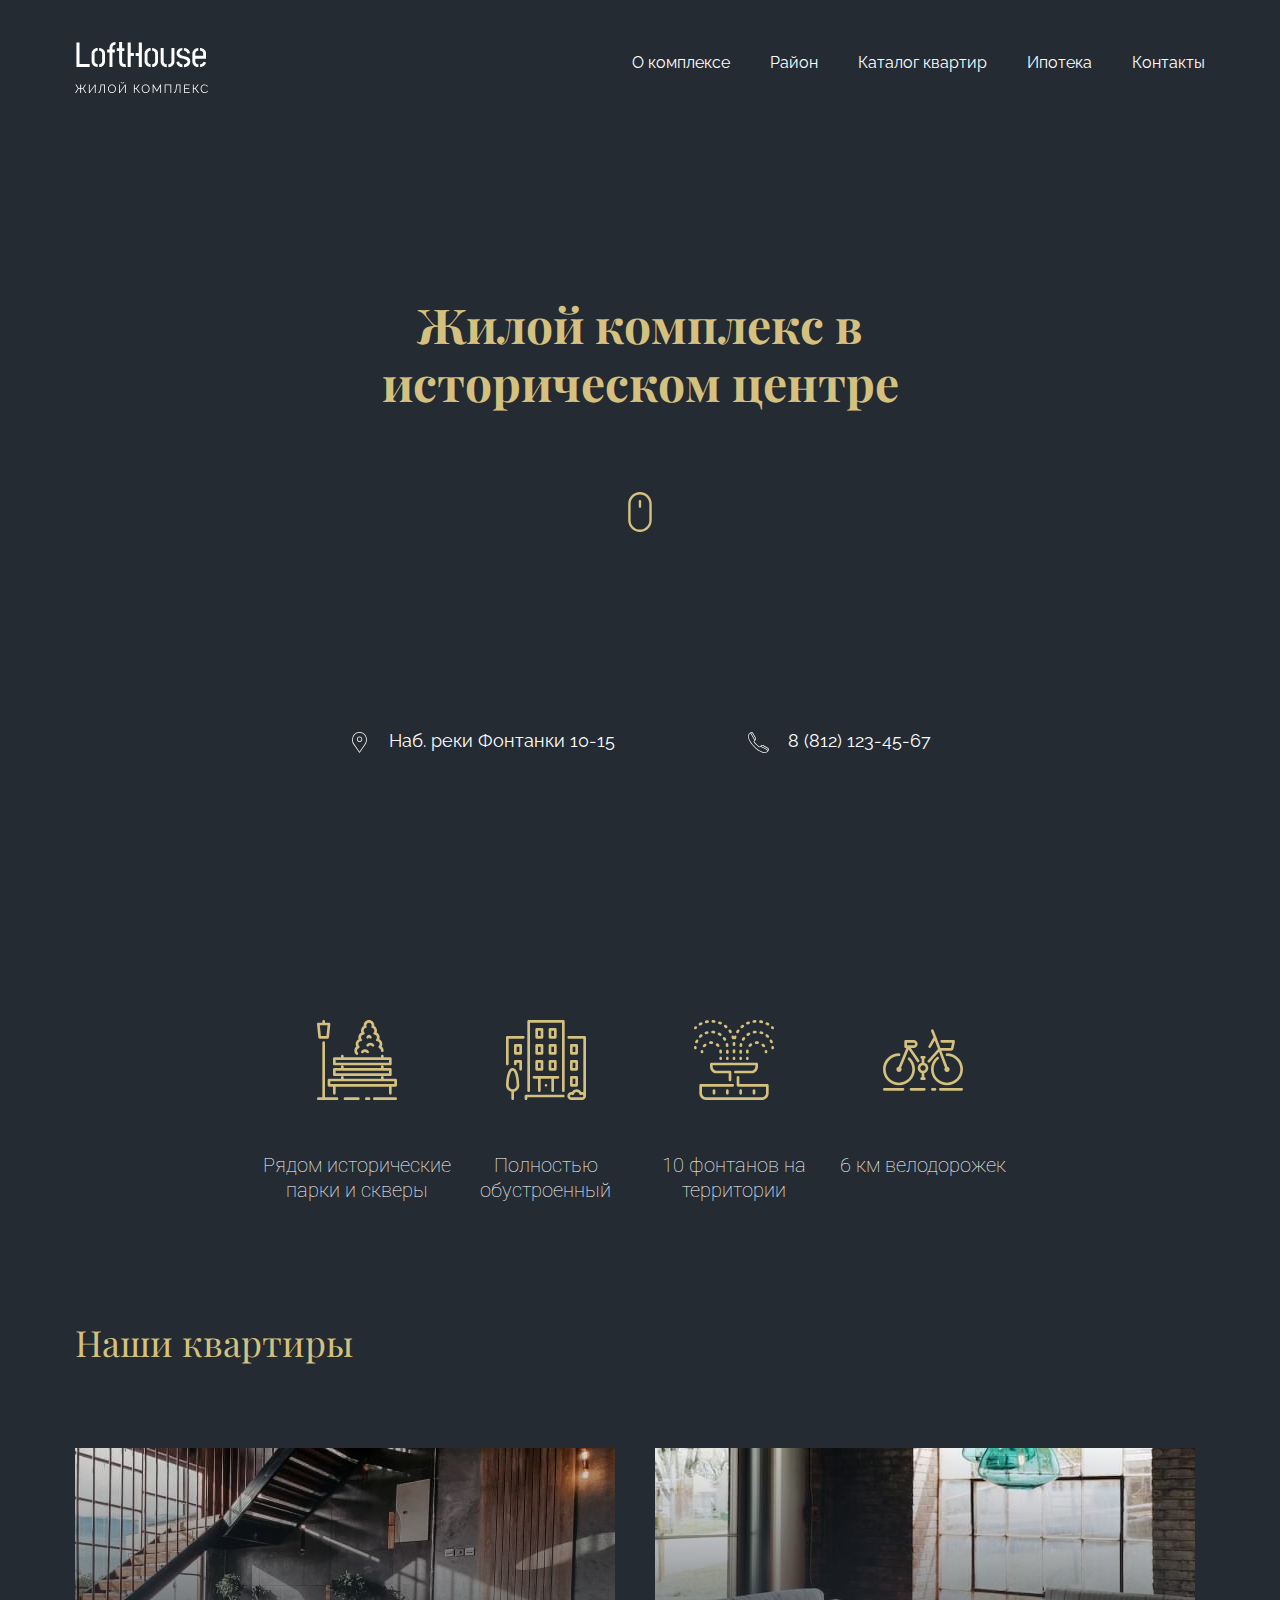
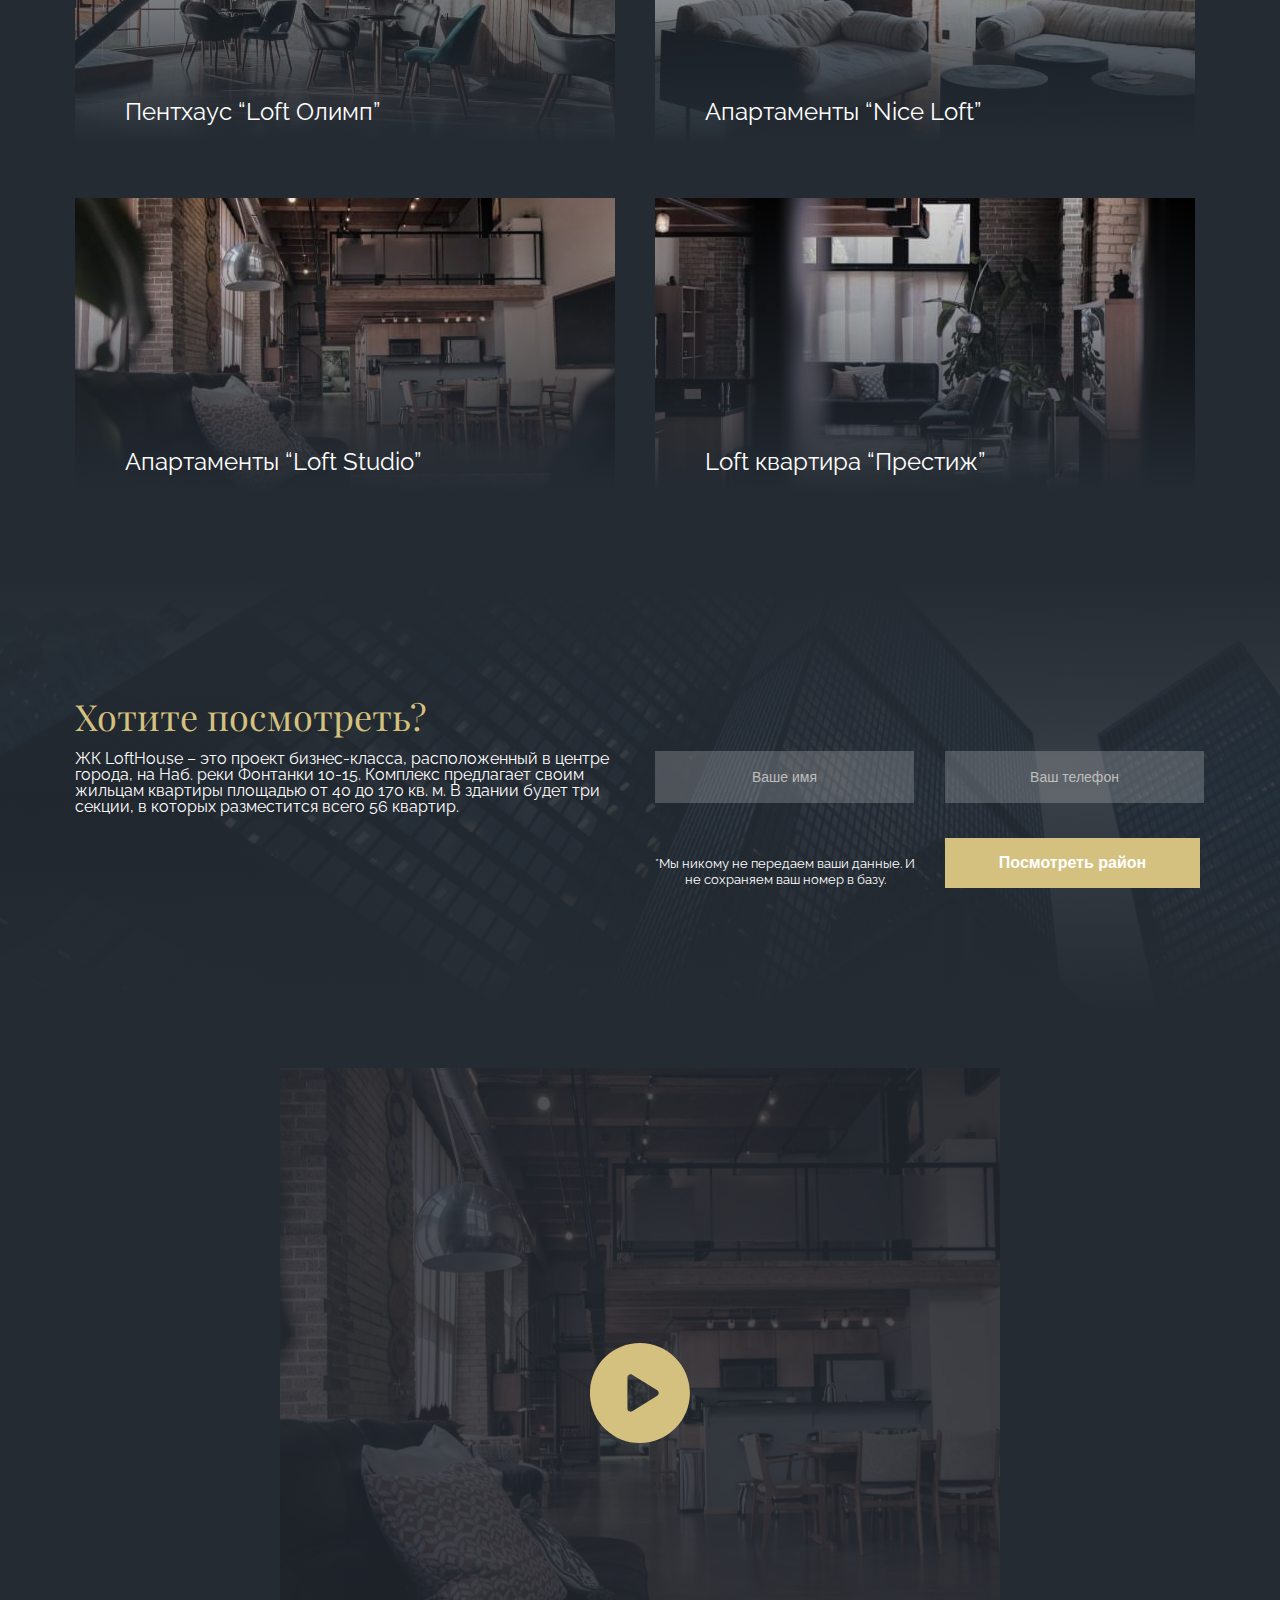
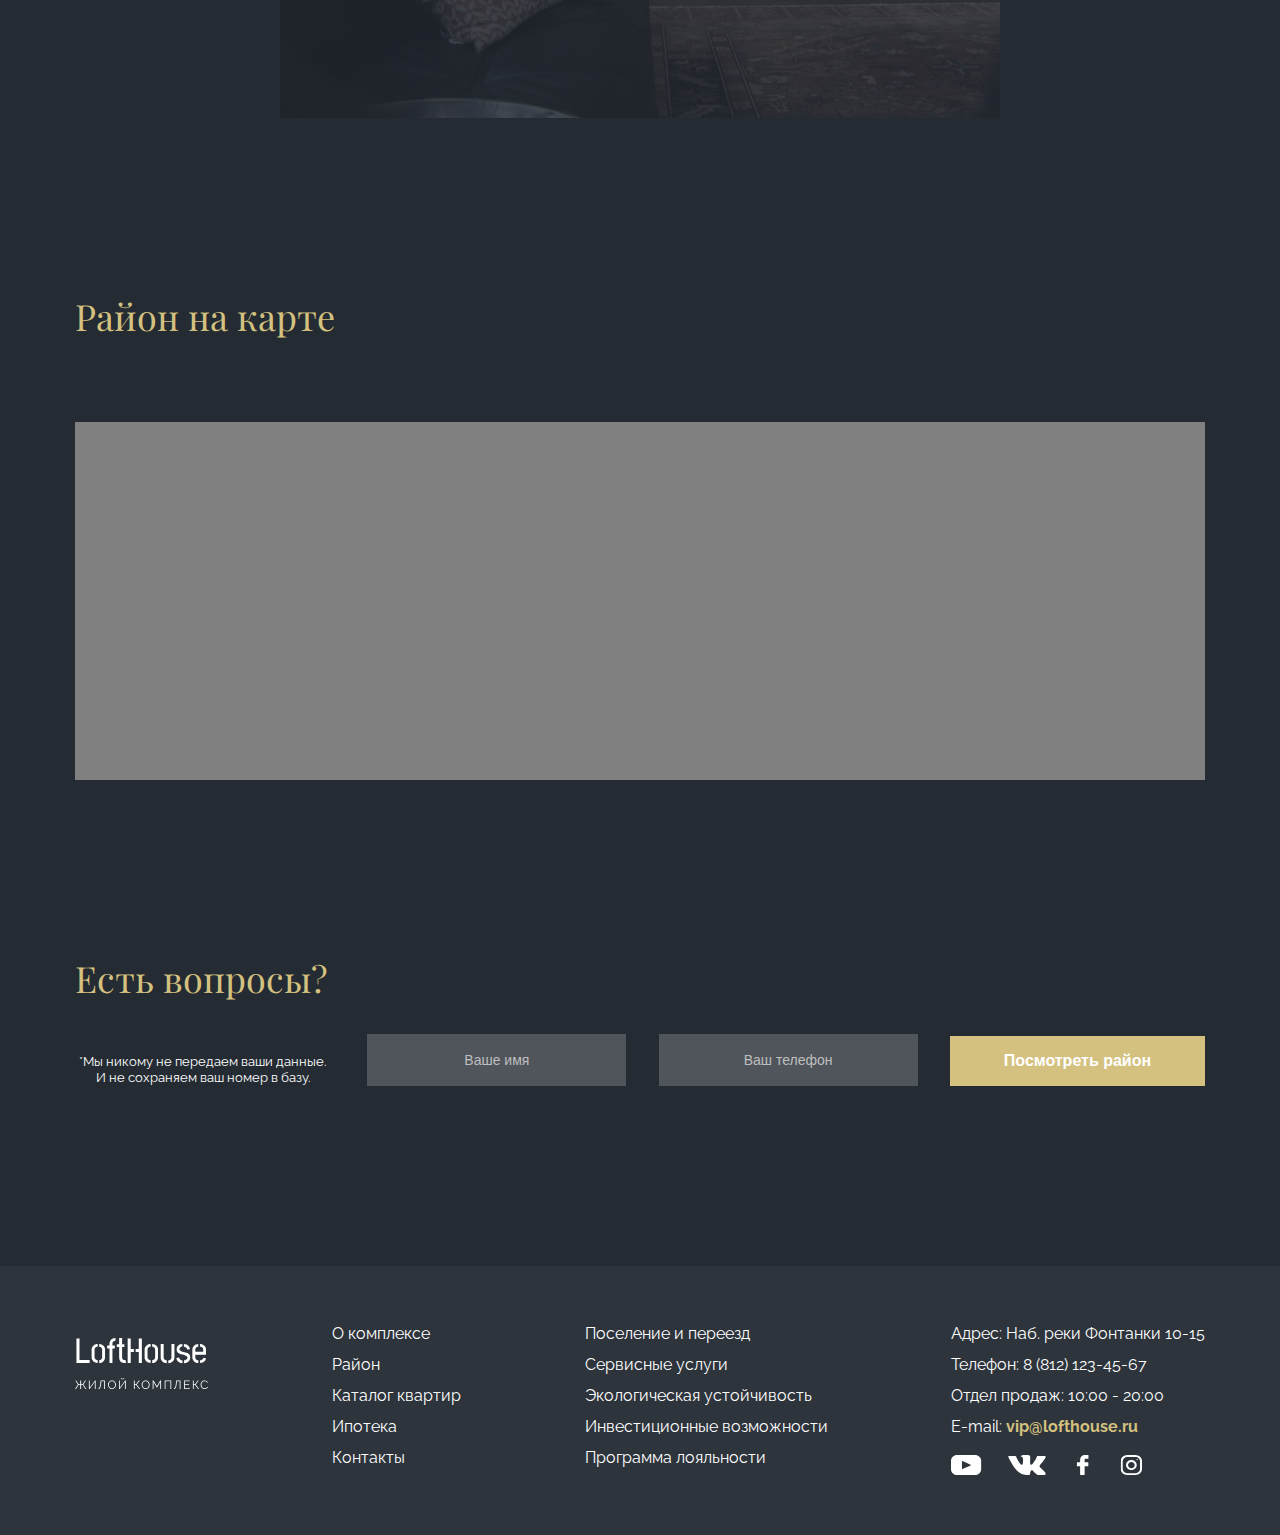
==== commit 6a68d326: "мелкие правки" ====
--- a/index.html
+++ b/index.html
@@ -1,457 +1,312 @@
-<!DOCTYPE html>
-<html lang="en">
-  <head>
-    <meta charset="UTF-8" />
-    <meta http-equiv="X-UA-Compatible" content="IE=edge" />
-    <meta name="viewport" content="width=device-width,initial-scale=1" />
-    <title>Loft House</title>
-    <link rel="preconnect" href="https://fonts.googleapis.com" />
-    <link rel="preconnect" href="https://fonts.gstatic.com" crossorigin />
-    <link
-      href="https://fonts.googleapis.com/css2?family=Playfair+Display:ital,wght@0,400..900;1,400..900&family=Raleway:ital,wght@0,100..900;1,100..900&family=Roboto:ital,wght@0,100;0,300;0,400;0,500;0,700;0,900;1,100;1,300;1,400;1,500;1,700;1,900&display=swap"
-      rel="stylesheet"
-    />
-    <link rel="stylesheet" href="css/style.min.css" />
-  </head>
-  <body>
-    <div class="wrapper">
-      <div class="menu-overlay"></div>
-      <header class="header">
-        <div class="container">
-          <div class="header__inner flex-line">
-            <img class="logo" src="images/logo.svg" alt="Логотип" />
-            <nav class="menu">
-              <div class="menu__btn">
-                <span></span><span></span><span></span><span></span>
-              </div>
-              <ul class="menu__list flex-line">
-                <li class="menu__item">
-                  <a href="#section-1" class="menu__link">О комплексе</a>
-                </li>
-                <li class="menu__item">
-                  <a href="#section-4" class="menu__link">Район</a>
-                </li>
-                <li class="menu__item">
-                  <a href="#section-2" class="menu__link">Каталог квартир</a>
-                </li>
-                <li class="menu__item">
-                  <a href="#" class="menu__link">Ипотека</a>
-                </li>
-                <li class="menu__item">
-                  <a href="#section-5" class="menu__link">Контакты</a>
-                </li>
-              </ul>
-            </nav>
-          </div>
-          <div class="header__content-box">
-            <h1 class="header__title">Жилой комплекс в историческом центре</h1>
-            <img class="header__img" src="images/mouse.svg" alt="Мышь" />
-            <div class="header__contact flex-line">
-              <p class="header__text">
-                <img
-                  class="header__img-contact"
-                  src="images/marker.svg"
-                  alt=""
-                />
-                Наб. реки Фонтанки 10-15
-              </p>
-              <p class="header__text">
-                <img
-                  class="header__img-contact"
-                  src="images/phone-call.svg"
-                  alt=""
-                />
-                8 (812) 123-45-67
-              </p>
-            </div>
-          </div>
-        </div>
-      </header>
-      <main class="main">
-        <section class="testimonials" id="section-1">
-          <div class="container">
-            <ul class="testimonials__list">
-              <li class="testimonials__item">
-                <img
-                  src="images/testimonials-1.svg"
-                  alt=""
-                  class="testimonials__img"
-                />
-                <p class="testimonials__text">
-                  Рядом исторические парки и скверы
-                </p>
-              </li>
-              <li class="testimonials__item">
-                <img
-                  src="images/testimonials-2.svg"
-                  alt=""
-                  class="testimonials__img"
-                />
-                <p class="testimonials__text">Полностью обустроенный</p>
-              </li>
-              <li class="testimonials__item">
-                <img
-                  src="images/testimonials-3.svg"
-                  alt=""
-                  class="testimonials__img"
-                />
-                <p class="testimonials__text">10 фонтанов на территории</p>
-              </li>
-              <li class="testimonials__item">
-                <img
-                  src="images/testimonials-4.svg"
-                  alt=""
-                  class="testimonials__img"
-                />
-                <p class="testimonials__text">6 км велодорожек</p>
-              </li>
-            </ul>
-          </div>
-        </section>
-        <section class="appartments" id="section-2">
-          <div class="container">
-            <h2 class="appartments__title title-content">Наши квартиры</h2>
-            <div class="appartments__box grid-columns-2">
-              <div class="appartments__card">
-                <p class="appartments__text">Пентхаус “Loft Олимп”</p>
-                <picture
-                  ><source
-                    srcset="images/appartments-1.webp"
-                    type="image/webp" />
-                  <img
-                    src="images/appartments-1.jpg"
-                    alt=""
-                    class="appartments__img"
-                /></picture>
-              </div>
-              <div class="appartments__card">
-                <p class="appartments__text">Апартаменты “Nice Loft”</p>
-                <picture
-                  ><source
-                    srcset="images/appartments-2.webp"
-                    type="image/webp" />
-                  <img
-                    src="images/appartments-2.jpg"
-                    alt=""
-                    class="appartments__img"
-                /></picture>
-              </div>
-              <div class="appartments__card">
-                <p class="appartments__text">Апартаменты “Loft Studio”</p>
-                <picture
-                  ><source
-                    srcset="images/appartments-3.webp"
-                    type="image/webp" />
-                  <img
-                    src="images/appartments-3.jpg"
-                    alt=""
-                    class="appartments__img"
-                /></picture>
-              </div>
-              <div class="appartments__card">
-                <p class="appartments__text">Loft квартира “Престиж”</p>
-                <picture
-                  ><source
-                    srcset="images/appartments-4.webp"
-                    type="image/webp" />
-                  <img
-                    src="images/appartments-4.jpg"
-                    alt=""
-                    class="appartments__img"
-                /></picture>
-              </div>
-            </div>
-          </div>
-        </section>
-        <section class="cta" id="section-3">
-          <div class="container">
-            <h2 class="cta__title title-content">Хотите посмотреть?</h2>
-            <div class="cta__wrapper grid-columns-2">
-              <div class="cta__box-content">
-                <p class="cta__text">
-                  ЖК LoftHouse – это проект бизнес-класса, расположенный в
-                  центре города, на Наб. реки Фонтанки 10-15. Комплекс
-                  предлагает своим жильцам квартиры площадью от 40 до 170 кв. м.
-                  В здании будет три секции, в которых разместится всего 56
-                  квартир.
-                </p>
-              </div>
-              <form action="#" class="form grid-columns-2">
-                <input type="text" class="form__input" placeholder="Ваше имя" />
-                <input
-                  type="text"
-                  class="form__input"
-                  placeholder="Ваш телефон"
-                />
-                <p class="form__text">
-                  *Мы никому не передаем ваши данные. И не сохраняем ваш номер в
-                  базу.
-                </p>
-                <button class="form__btn">Посмотреть район</button>
-              </form>
-            </div>
-          </div>
-        </section>
-        <sectoion class="video" id="">
-          <div class="container">
-            <div class="video__box">
-              <a
-                href="https://www.youtube.com/watch?v=HsOkBQfsIEk"
-                class="video__link"
-              >
-                <img
-                  src="images/play-button.svg"
-                  alt="play"
-                  class="video__icon"
-                />
-                <picture
-                  ><source srcset="images/video.webp" type="image/webp" />
-                  <img src="images/video.jpg" alt="video" class="video__image"
-                /></picture>
-              </a>
-            </div>
-          </div>
-        </sectoion>
-        <section class="map" id="section-4">
-          <div class="container">
-            <h2 class="map__title title-content">Район на карте</h2>
-            <div class="map__map" id="map"></div>
-          </div>
-        </section>
-        <section class="cta-form" id="section-5">
-          <div class="container">
-            <h2 class="cta-form__title title-content">Есть вопросы?</h2>
-            <form action="#" class="form flex-line cta-form__form">
-              <p class="form__text cta-form__text">
-                *Мы никому не передаем ваши данные. И не сохраняем ваш номер в
-                базу.
-              </p>
-              <input type="text" class="form__input" placeholder="Ваше имя" />
-              <input
-                type="text"
-                class="form__input"
-                placeholder="Ваш телефон"
-              />
-              <button class="form__btn">Посмотреть район</button>
-            </form>
-          </div>
-        </section>
-      </main>
-      <footer class="footer">
-        <section class="col">
-          <div class="container">
-            <div class="accordeon">
-              <h2 class="accordeon__title">FAQ</h2>
-              <img class="logo" src="images/logo.svg" alt="Логотип" />
-              <div class="accordeon__faq">
-                <div class="accordeon__question">
-                  <h3>Сервис и услуги</h3>
-                  <svg with="15" height="10" viewBox="0 0 42 25">
-                    <path
-                      d="M3 3L21 21L39 3"
-                      stroke="white"
-                      stroke-with="7"
-                      stroke-linecap="round"
-                    ></path>
-                  </svg>
-                </div>
-                <div class="accordeon__answer">
-                  <ul class="info-list">
-                    <li class="info-list__item">
-                      <a href="#" class="info-list__link"
-                        >Поселение и переезд</a
-                      >
-                    </li>
-                    <li class="info-list__item">
-                      <a href="#" class="info-list__link">Сервисные услуги</a>
-                    </li>
-                    <li class="info-list__item">
-                      <a href="#" class="info-list__link"
-                        >Экологическая устойчивость</a
-                      >
-                    </li>
-                    <li class="info-list__item">
-                      <a href="#" class="info-list__link"
-                        >Инвестиционные возможности</a
-                      >
-                    </li>
-                    <li class="info-list__item">
-                      <a href="#" class="info-list__link"
-                        >Программа лояльности
-                      </a>
-                    </li>
-                  </ul>
-                </div>
-              </div>
-              <div class="accordeon__faq">
-                <div class="accordeon__question">
-                  <h3>О нас</h3>
-                  <svg with="15" height="10" viewBox="0 0 42 25">
-                    <path
-                      d="M3 3L21 21L39 3"
-                      stroke="white"
-                      stroke-with="7"
-                      stroke-linecap="round"
-                    ></path>
-                  </svg>
-                </div>
-                <div class="accordeon__answer">
-                  <ul class="about-list">
-                    <li class="about-list__item">
-                      <p class="about-list__text">
-                        Адрес: Наб. реки Фонтанки 10-15
-                      </p>
-                    </li>
-                    <li class="about-list__item">
-                      <p class="about-list__text">Телефон: 8 (812) 123-45-67</p>
-                    </li>
-                    <li class="about-list__item">
-                      <p class="about-list__text">
-                        Отдел продаж: 10:00 - 20:00
-                      </p>
-                    </li>
-                    <li class="about-list__item">
-                      <p class="about-list__text">
-                        E-mail: <span class="accent">vip@lofthouse.ru</span>
-                      </p>
-                    </li>
-                    <li class="about-list__item">
-                      <a href="#" class="about-list__link">
-                        <img
-                          src="images/youtube.svg"
-                          alt=""
-                          class="about-list__images"
-                        />
-                      </a>
-                      <a href="#" class="about-list__link">
-                        <img
-                          src="images/vk.svg"
-                          alt=""
-                          class="about-list__images"
-                        />
-                      </a>
-                      <a href="#" class="about-list__link">
-                        <img
-                          src="images/facebook.svg"
-                          alt=""
-                          class="about-list__images"
-                        />
-                      </a>
-                      <a href="#" class="about-list__link">
-                        <img
-                          src="images/instagram.svg"
-                          alt=""
-                          class="about-list__images"
-                        />
-                      </a>
-                    </li>
-                  </ul>
-                </div>
-              </div>
-            </div>
-            <div class="col-wrapper flex-line">
-              <img class="logo" src="images/logo.svg" alt="Логотип" />
-              <nav class="menu-footer">
-                <ul class="menu-footer__list">
-                  <li class="menu-footer__item">
-                    <a href="#section-1" class="menu-footer__link"
-                      >О комплексе</a
-                    >
-                  </li>
-                  <li class="menu-footer__item">
-                    <a href="#section-4" class="menu-footer__link">Район</a>
-                  </li>
-                  <li class="menu-footer__item">
-                    <a href="#section-2" class="menu-footer__link"
-                      >Каталог квартир</a
-                    >
-                  </li>
-                  <li class="menu-footer__item">
-                    <a href="#" class="menu-footer__link">Ипотека</a>
-                  </li>
-                  <li class="menu-footer__item">
-                    <a href="#section-5" class="menu-footer__link">Контакты</a>
-                  </li>
-                </ul>
-              </nav>
-              <ul class="info-list">
-                <li class="info-list__item">
-                  <a href="#" class="info-list__link">Поселение и переезд</a>
-                </li>
-                <li class="info-list__item">
-                  <a href="#" class="info-list__link">Сервисные услуги</a>
-                </li>
-                <li class="info-list__item">
-                  <a href="#" class="info-list__link"
-                    >Экологическая устойчивость</a
-                  >
-                </li>
-                <li class="info-list__item">
-                  <a href="#" class="info-list__link"
-                    >Инвестиционные возможности</a
-                  >
-                </li>
-                <li class="info-list__item">
-                  <a href="#" class="info-list__link">Программа лояльности </a>
-                </li>
-              </ul>
-              <ul class="about-list">
-                <li class="about-list__item">
-                  <p class="about-list__text">
-                    Адрес: Наб. реки Фонтанки 10-15
-                  </p>
-                </li>
-                <li class="about-list__item">
-                  <p class="about-list__text">Телефон: 8 (812) 123-45-67</p>
-                </li>
-                <li class="about-list__item">
-                  <p class="about-list__text">Отдел продаж: 10:00 - 20:00</p>
-                </li>
-                <li class="about-list__item">
-                  <p class="about-list__text">
-                    E-mail: <span class="accent">vip@lofthouse.ru</span>
-                  </p>
-                </li>
-                <li class="about-list__item">
-                  <a href="#" class="about-list__link">
-                    <img
-                      src="images/youtube.svg"
-                      alt=""
-                      class="about-list__images"
-                    />
-                  </a>
-                  <a href="#" class="about-list__link">
-                    <img
-                      src="images/vk.svg"
-                      alt=""
-                      class="about-list__images"
-                    />
-                  </a>
-                  <a href="#" class="about-list__link">
-                    <img
-                      src="images/facebook.svg"
-                      alt=""
-                      class="about-list__images"
-                    />
-                  </a>
-                  <a href="#" class="about-list__link">
-                    <img
-                      src="images/instagram.svg"
-                      alt=""
-                      class="about-list__images"
-                    />
-                  </a>
-                </li>
-              </ul>
-            </div>
-          </div>
-        </section>
-      </footer>
-    </div>
-    <script
-      src="https://api-maps.yandex.ru/2.1/?apikey=e6199316-6879-4ea4-b9b1-c3c6ac3f06fe&lang=ru_RU"
-      type="text/javascript"
-    ></script>
-    <script src="js/main.js"></script>
-  </body>
-</html>
+<!DOCTYPE html>+<html lang="en">+  <head>+    <meta charset="UTF-8">+    <meta http-equiv="X-UA-Compatible" content="IE=edge">+    <meta name="viewport" content="width=device-width,initial-scale=1">+    <title>Loft House</title>+    <link rel="preconnect" href="https://fonts.googleapis.com">+    <link rel="preconnect" href="https://fonts.gstatic.com" crossorigin>+    <link href="https://fonts.googleapis.com/css2?family=Playfair+Display:ital,wght@0,400..900;1,400..900&family=Raleway:ital,wght@0,100..900;1,100..900&family=Roboto:ital,wght@0,100;0,300;0,400;0,500;0,700;0,900;1,100;1,300;1,400;1,500;1,700;1,900&display=swap" rel="stylesheet">+    <link rel="stylesheet" href="css/style.min.css">+  </head>+  <body>+    <div class="wrapper">+      <div class="menu-overlay"></div>+      <header class="header">+  <div class="container">+    <div class="header__inner flex-line">+      <img class="logo" src="images/logo.svg" alt="Логотип">+      <nav class="menu">+  <div class="menu__btn">+    <span></span><span></span><span></span><span></span>+  </div>+  <ul class="menu__list flex-line">+    <li class="menu__item">+      <a href="#section-1" class="menu__link">О комплексе</a>+    </li>+    <li class="menu__item">+      <a href="#section-4" class="menu__link">Район</a>+    </li>+    <li class="menu__item">+      <a href="#section-2" class="menu__link">Каталог квартир</a>+    </li>+    <li class="menu__item">+      <a href="#" class="menu__link">Ипотека</a>+    </li>+    <li class="menu__item">+      <a href="#section-5" class="menu__link">Контакты</a>+    </li>+  </ul>+</nav>+    </div>+    <div class="header__content-box">+      <h1 class="header__title">Жилой комплекс в историческом центре</h1>+      <img class="header__img" src="images/mouse.svg" alt="Мышь">+      <div class="header__contact flex-line">+        <p class="header__text">+          <img class="header__img-contact" src="images/marker.svg" alt="">+          Наб. реки Фонтанки 10-15+        </p>+        <p class="header__text">+          <img class="header__img-contact" src="images/phone-call.svg" alt="">+          8 (812) 123-45-67+        </p>+      </div>+    </div>+  </div>+</header>+      <main class="main">+        <section class="testimonials" id="section-1">+          <div class="container">+            <ul class="testimonials__list">+              <li class="testimonials__item">+                <img src="images/testimonials-1.svg" alt="" class="testimonials__img">+                <p class="testimonials__text">+                  Рядом исторические парки и скверы+                </p>+              </li>+              <li class="testimonials__item">+                <img src="images/testimonials-2.svg" alt="" class="testimonials__img">+                <p class="testimonials__text">Полностью обустроенный</p>+              </li>+              <li class="testimonials__item">+                <img src="images/testimonials-3.svg" alt="" class="testimonials__img">+                <p class="testimonials__text">10 фонтанов на территории</p>+              </li>+              <li class="testimonials__item">+                <img src="images/testimonials-4.svg" alt="" class="testimonials__img">+                <p class="testimonials__text">6 км велодорожек</p>+              </li>+            </ul>+          </div>+        </section>+        <section class="appartments" id="section-2">+          <div class="container">+            <h2 class="appartments__title title-content">Наши квартиры</h2>+            <div class="appartments__box grid-columns-2">+              <div class="appartments__card">+                <p class="appartments__text">Пентхаус “Loft Олимп”</p>+                <img src="images/appartments-1.jpg" alt="" class="appartments__img">+              </div>+              <div class="appartments__card">+                <p class="appartments__text">Апартаменты “Nice Loft”</p>+                <img src="images/appartments-2.jpg" alt="" class="appartments__img">+              </div>+              <div class="appartments__card">+                <p class="appartments__text">Апартаменты “Loft Studio”</p>+                <img src="images/appartments-3.jpg" alt="" class="appartments__img">+              </div>+              <div class="appartments__card">+                <p class="appartments__text">Loft квартира “Престиж”</p>+                <img src="images/appartments-4.jpg" alt="" class="appartments__img">+              </div>+            </div>+          </div>+        </section>+        <section class="cta" id="section-3">+          <div class="container">+            <h2 class="cta__title title-content">Хотите посмотреть?</h2>+            <div class="cta__wrapper grid-columns-2">+              <div class="cta__box-content">+                <p class="cta__text">+                  ЖК LoftHouse – это проект бизнес-класса, расположенный в+                  центре города, на Наб. реки Фонтанки 10-15. Комплекс+                  предлагает своим жильцам квартиры площадью от 40 до 170 кв. м.+                  В здании будет три секции, в которых разместится всего 56+                  квартир.+                </p>+              </div>+              <form action="#" class="form grid-columns-2">+  <input type="text" class="form__input" placeholder="Ваше имя">+  <input type="text" class="form__input" placeholder="Ваш телефон">+  <p class="form__text">+    *Мы никому не передаем ваши данные. И не сохраняем ваш номер в базу.+  </p>+  <button class="form__btn">Посмотреть район</button>+</form>+            </div>+          </div>+        </section>+        <sectoion class="video" id="">+          <div class="container">+            <div class="video__box">+              <a href="https://www.youtube.com/watch?v=HsOkBQfsIEk" class="video__link">+                <img src="images/play-button.svg" alt="play" class="video__icon">+                <img src="images/video.jpg" alt="video" class="video__image">+              </a>+            </div>+          </div>+        </sectoion>+        <section class="map" id="section-4">+          <div class="container">+            <h2 class="map__title title-content">Район на карте</h2>+            <div class="map__map" id="map"></div>+          </div>+        </section>+        <section class="cta-form" id="section-5">+          <div class="container">+            <h2 class="cta-form__title title-content">Есть вопросы?</h2>+            <form action="#" class="form flex-line cta-form__form">+              <p class="form__text cta-form__text">+                *Мы никому не передаем ваши данные. И не сохраняем ваш номер в+                базу.+              </p>+              <input type="text" class="form__input" placeholder="Ваше имя">+              <input type="text" class="form__input" placeholder="Ваш телефон">+              <button class="form__btn">Посмотреть район</button>+            </form>+          </div>+        </section>+      </main>+      <footer class="footer">+  <section class="col">+    <div class="container">+      <div class="accordeon">+  <h2 class="accordeon__title">FAQ</h2>+  <img class="logo" src="images/logo.svg" alt="Логотип">+  <div class="accordeon__faq">+    <div class="accordeon__question">+      <h3>Сервис и услуги</h3>+      <svg with="15" height="10" viewBox="0 0 42 25">+        <path d="M3 3L21 21L39 3" stroke="white" stroke-with="7" stroke-linecap="round"></path>+      </svg>+    </div>+    <div class="accordeon__answer">+      <ul class="info-list">+        <li class="info-list__item">+          <a href="#" class="info-list__link">Поселение и переезд</a>+        </li>+        <li class="info-list__item">+          <a href="#" class="info-list__link">Сервисные услуги</a>+        </li>+        <li class="info-list__item">+          <a href="#" class="info-list__link">Экологическая устойчивость</a>+        </li>+        <li class="info-list__item">+          <a href="#" class="info-list__link">Инвестиционные возможности</a>+        </li>+        <li class="info-list__item">+          <a href="#" class="info-list__link">Программа лояльности </a>+        </li>+      </ul>+    </div>+  </div>+  <div class="accordeon__faq">+    <div class="accordeon__question">+      <h3>О нас</h3>+      <svg with="15" height="10" viewBox="0 0 42 25">+        <path d="M3 3L21 21L39 3" stroke="white" stroke-with="7" stroke-linecap="round"></path>+      </svg>+    </div>+    <div class="accordeon__answer">+      <ul class="about-list">+        <li class="about-list__item">+          <p class="about-list__text">Адрес: Наб. реки Фонтанки 10-15</p>+        </li>+        <li class="about-list__item">+          <p class="about-list__text">Телефон: 8 (812) 123-45-67</p>+        </li>+        <li class="about-list__item">+          <p class="about-list__text">Отдел продаж: 10:00 - 20:00</p>+        </li>+        <li class="about-list__item">+          <p class="about-list__text">+            E-mail: <span class="accent">vip@lofthouse.ru</span>+          </p>+        </li>+        <li class="about-list__item">+          <a href="#" class="about-list__link">+            <img src="images/youtube.svg" alt="" class="about-list__images">+          </a>+          <a href="#" class="about-list__link">+            <img src="images/vk.svg" alt="" class="about-list__images">+          </a>+          <a href="#" class="about-list__link">+            <img src="images/facebook.svg" alt="" class="about-list__images">+          </a>+          <a href="#" class="about-list__link">+            <img src="images/instagram.svg" alt="" class="about-list__images">+          </a>+        </li>+      </ul>+    </div>+  </div>+</div>+      <div class="col-wrapper flex-line">+        <img class="logo" src="images/logo.svg" alt="Логотип">+        <nav class="menu-footer">+          <ul class="menu-footer__list">+            <li class="menu-footer__item">+              <a href="#section-1" class="menu-footer__link">О комплексе</a>+            </li>+            <li class="menu-footer__item">+              <a href="#section-4" class="menu-footer__link">Район</a>+            </li>+            <li class="menu-footer__item">+              <a href="#section-2" class="menu-footer__link">Каталог квартир</a>+            </li>+            <li class="menu-footer__item">+              <a href="#" class="menu-footer__link">Ипотека</a>+            </li>+            <li class="menu-footer__item">+              <a href="#section-5" class="menu-footer__link">Контакты</a>+            </li>+          </ul>+        </nav>+        <ul class="info-list">+          <li class="info-list__item">+            <a href="#" class="info-list__link">Поселение и переезд</a>+          </li>+          <li class="info-list__item">+            <a href="#" class="info-list__link">Сервисные услуги</a>+          </li>+          <li class="info-list__item">+            <a href="#" class="info-list__link">Экологическая устойчивость</a>+          </li>+          <li class="info-list__item">+            <a href="#" class="info-list__link">Инвестиционные возможности</a>+          </li>+          <li class="info-list__item">+            <a href="#" class="info-list__link">Программа лояльности </a>+          </li>+        </ul>+        <ul class="about-list">+          <li class="about-list__item">+            <p class="about-list__text">Адрес: Наб. реки Фонтанки 10-15</p>+          </li>+          <li class="about-list__item">+            <p class="about-list__text">Телефон: 8 (812) 123-45-67</p>+          </li>+          <li class="about-list__item">+            <p class="about-list__text">Отдел продаж: 10:00 - 20:00</p>+          </li>+          <li class="about-list__item">+            <p class="about-list__text">+              E-mail: <span class="accent">vip@lofthouse.ru</span>+            </p>+          </li>+          <li class="about-list__item">+            <a href="#" class="about-list__link">+              <img src="images/youtube.svg" alt="" class="about-list__images">+            </a>+            <a href="#" class="about-list__link">+              <img src="images/vk.svg" alt="" class="about-list__images">+            </a>+            <a href="#" class="about-list__link">+              <img src="images/facebook.svg" alt="" class="about-list__images">+            </a>+            <a href="#" class="about-list__link">+              <img src="images/instagram.svg" alt="" class="about-list__images">+            </a>+          </li>+        </ul>+      </div>+    </div>+  </section>+</footer>+    </div>+    <script src="https://api-maps.yandex.ru/2.1/?apikey=e6199316-6879-4ea4-b9b1-c3c6ac3f06fe&lang=ru_RU" type="text/javascript"></script>+    <script src="js/main.js"></script>+  </body>+</html>--- a/css/style.min.css
+++ b/css/style.min.css
@@ -1,937 +1 @@
-a,
-abbr,
-acronym,
-address,
-applet,
-article,
-aside,
-audio,
-b,
-big,
-blockquote,
-body,
-canvas,
-caption,
-center,
-cite,
-code,
-dd,
-del,
-details,
-dfn,
-div,
-dl,
-dt,
-em,
-embed,
-fieldset,
-figcaption,
-figure,
-footer,
-form,
-h1,
-h2,
-h3,
-h4,
-h5,
-h6,
-header,
-hgroup,
-html,
-i,
-iframe,
-img,
-ins,
-kbd,
-label,
-legend,
-li,
-mark,
-menu,
-nav,
-object,
-ol,
-output,
-p,
-pre,
-q,
-ruby,
-s,
-samp,
-section,
-small,
-span,
-strike,
-strong,
-sub,
-summary,
-sup,
-table,
-tbody,
-td,
-tfoot,
-th,
-thead,
-time,
-tr,
-tt,
-u,
-ul,
-var,
-video {
-  margin: 0;
-  padding: 0;
-  border: 0;
-  font-size: 100%;
-  font: inherit;
-  vertical-align: baseline;
-}
-body,
-html {
-  height: 100%;
-}
-:focus {
-  outline: 0;
-}
-article,
-aside,
-details,
-figcaption,
-figure,
-footer,
-header,
-hgroup,
-menu,
-nav,
-section {
-  display: block;
-}
-body {
-  line-height: 1;
-}
-ol,
-ul {
-  list-style: none;
-}
-blockquote,
-q {
-  quotes: none;
-}
-blockquote:after,
-blockquote:before,
-q:after,
-q:before {
-  content: "";
-  content: none;
-}
-table {
-  border-collapse: collapse;
-  border-spacing: 0;
-}
-input[type="search"]::-webkit-search-cancel-button,
-input[type="search"]::-webkit-search-decoration,
-input[type="search"]::-webkit-search-results-button,
-input[type="search"]::-webkit-search-results-decoration {
-  -webkit-appearance: none;
-  -moz-appearance: none;
-}
-input[type="search"] {
-  -webkit-appearance: none;
-  -moz-appearance: none;
-  -webkit-box-sizing: content-box;
-  box-sizing: content-box;
-}
-textarea {
-  overflow: auto;
-  vertical-align: top;
-  resize: vertical;
-}
-audio,
-canvas,
-video {
-  display: inline-block;
-  max-width: 100%;
-}
-audio:not([controls]) {
-  display: none;
-  height: 0;
-}
-[hidden] {
-  display: none;
-}
-html {
-  font-size: 100%;
-  -webkit-text-size-adjust: 100%;
-  -ms-text-size-adjust: 100%;
-}
-a {
-  text-decoration: none;
-}
-a:focus {
-  outline: thin dotted;
-}
-a:active,
-a:hover {
-  outline: 0;
-}
-img {
-  border: 0;
-  -ms-interpolation-mode: bicubic;
-}
-figure {
-  margin: 0;
-}
-form {
-  margin: 0;
-}
-fieldset {
-  border: 1px solid silver;
-  margin: 0 2px;
-  padding: 0.35em 0.625em 0.75em;
-}
-legend {
-  border: 0;
-  padding: 0;
-  white-space: normal;
-}
-button,
-input,
-select,
-textarea {
-  font-size: 100%;
-  margin: 0;
-  vertical-align: baseline;
-}
-button,
-input {
-  line-height: normal;
-}
-button,
-select {
-  text-transform: none;
-}
-button,
-html input[type="button"],
-input[type="reset"],
-input[type="submit"] {
-  -webkit-appearance: button;
-  cursor: pointer;
-}
-button[disabled],
-html input[disabled] {
-  cursor: default;
-}
-input[type="checkbox"],
-input[type="radio"] {
-  -webkit-box-sizing: border-box;
-  box-sizing: border-box;
-  padding: 0;
-}
-input[type="search"] {
-  -webkit-appearance: textfield;
-  -webkit-box-sizing: content-box;
-  box-sizing: content-box;
-}
-input[type="search"]::-webkit-search-cancel-button,
-input[type="search"]::-webkit-search-decoration {
-  -webkit-appearance: none;
-}
-button::-moz-focus-inner,
-input::-moz-focus-inner {
-  border: 0;
-  padding: 0;
-}
-textarea {
-  overflow: auto;
-  vertical-align: top;
-}
-table {
-  border-collapse: collapse;
-  border-spacing: 0;
-}
-button,
-html,
-input,
-select,
-textarea {
-  color: #222;
-}
-::-moz-selection {
-  background: #b3d4fc;
-  text-shadow: none;
-}
-::selection {
-  background: #b3d4fc;
-  text-shadow: none;
-}
-img {
-  vertical-align: middle;
-}
-fieldset {
-  border: 0;
-  margin: 0;
-  padding: 0;
-}
-textarea {
-  resize: vertical;
-}
-.chromeframe {
-  margin: 0.2em 0;
-  background: #ccc;
-  color: #000;
-  padding: 0.2em 0;
-}
-.flex-line {
-  display: -webkit-box;
-  display: -ms-flexbox;
-  display: flex;
-  -webkit-box-pack: justify;
-  -ms-flex-pack: justify;
-  justify-content: space-between;
-  -webkit-box-align: center;
-  -ms-flex-align: center;
-  align-items: center;
-}
-.grid-columns-2 {
-  display: -ms-grid;
-  display: grid;
-  -ms-grid-columns: (1fr) [2];
-  grid-template-columns: repeat(2, 1fr);
-}
-.title-content {
-  font-family: "Playfair Display", serif;
-  font-size: 36px;
-  color: #d4c17f;
-  margin-bottom: 88px;
-}
-.menu-overlay {
-  display: none;
-  position: absolute;
-  right: 0;
-  left: 0;
-  bottom: 0;
-  top: 0;
-  background-color: rgba(0, 0, 0, 0.5);
-}
-.menu-overlay--show {
-  display: block;
-}
-.list {
-  margin-bottom: 15px;
-}
-.accent {
-  color: #d4c17f;
-  font-weight: 700;
-}
-body {
-  font-family: Raleway, sans-serif;
-  color: #fff;
-  font-size: 16px;
-  font-weight: 400;
-  background-color: #242b33;
-}
-a {
-  color: inherit;
-}
-.wrapper {
-  min-height: 100%;
-  display: -webkit-box;
-  display: -ms-flexbox;
-  display: flex;
-  -webkit-box-orient: vertical;
-  -webkit-box-direction: normal;
-  -ms-flex-direction: column;
-  flex-direction: column;
-}
-.container {
-  max-width: 1130px;
-  padding: 0 20px;
-  margin: 0 auto;
-}
-.main {
-  -webkit-box-flex: 1;
-  -ms-flex-positive: 1;
-  flex-grow: 1;
-}
-.menu__list {
-  gap: 40px;
-}
-.menu__link {
-  color: inherit;
-}
-.menu__btn {
-  display: none;
-  width: 40px;
-  height: 18px;
-  z-index: 2;
-  position: relative;
-}
-.menu__btn span {
-  background-color: #fff;
-  height: 2px;
-  width: 100%;
-}
-.form {
-  font-size: 13px;
-  gap: 35px 30px;
-  -webkit-box-align: end;
-  -ms-flex-align: end;
-  align-items: flex-end;
-  text-align: center;
-}
-.form__input {
-  width: 255px;
-  height: 50px;
-  background-color: rgba(255, 255, 255, 0.2);
-  font-size: 16px;
-  color: #fff;
-  border: none;
-}
-.form__input::-webkit-input-placeholder {
-  color: #bebebe;
-  font-size: 14px;
-  text-align: center;
-}
-.form__input::-moz-placeholder {
-  color: #bebebe;
-  font-size: 14px;
-  text-align: center;
-}
-.form__input:-ms-input-placeholder {
-  color: #bebebe;
-  font-size: 14px;
-  text-align: center;
-}
-.form__input::-ms-input-placeholder {
-  color: #bebebe;
-  font-size: 14px;
-  text-align: center;
-}
-.form__input::placeholder {
-  color: #bebebe;
-  font-size: 14px;
-  text-align: center;
-}
-.form__text {
-  line-height: 1.24;
-}
-.form__btn {
-  font-size: 16px;
-  font-weight: 700;
-  color: inherit;
-  border: none;
-  width: 255px;
-  height: 50px;
-  background: #d4c17f;
-}
-.accordeon {
-  width: 100%;
-  margin: 0 auto;
-  display: -webkit-box;
-  display: -ms-flexbox;
-  display: flex;
-  -webkit-box-orient: vertical;
-  -webkit-box-direction: normal;
-  -ms-flex-direction: column;
-  flex-direction: column;
-  -webkit-box-align: center;
-  -ms-flex-align: center;
-  align-items: center;
-  display: none;
-}
-.accordeon__faq {
-  max-width: 700px;
-  margin-top: 2rem;
-  padding-bottom: 1rem;
-  border-bottom: 2px solid #fff;
-  cursor: pointer;
-}
-.accordeon__question {
-  display: -webkit-box;
-  display: -ms-flexbox;
-  display: flex;
-  -webkit-box-pack: justify;
-  -ms-flex-pack: justify;
-  justify-content: space-between;
-  -webkit-box-align: center;
-  -ms-flex-align: center;
-  align-items: center;
-}
-.accordeon__question svg {
-  fill: #fff;
-}
-.accordeon__question h3 {
-  font-size: 20px;
-}
-.accordeon__answer {
-  max-height: 0;
-  overflow: hidden;
-  -webkit-transition: max-height 0.5s ease;
-  transition: max-height 0.5s ease;
-}
-.header {
-  min-height: 100vh;
-  background: -webkit-gradient(
-      linear,
-      left top,
-      left bottom,
-      color-stop(11.98%, #242b33),
-      color-stop(51.04%, rgba(45, 52, 60, 0.38)),
-      color-stop(92.19%, #242b33)
-    ),
-    url(../images/header-bg.webp);
-  background: linear-gradient(
-      180deg,
-      #242b33 11.98%,
-      rgba(45, 52, 60, 0.38) 51.04%,
-      #242b33 92.19%
-    ),
-    url(../images/header-bg.webp);
-}
-.header__inner {
-  padding-top: 30px;
-}
-.header__content-box {
-  margin: 200px auto 0;
-  text-align: center;
-  max-width: 582px;
-  padding-bottom: 74px;
-}
-.header__title {
-  font-family: "Playfair Display", serif;
-  font-size: 48px;
-  color: #d4c17f;
-  font-weight: 700;
-  line-height: 1.2;
-  margin-bottom: 81px;
-}
-.header__contact {
-  -webkit-box-align: center;
-  -ms-flex-align: center;
-  align-items: center;
-}
-.header__img {
-  margin-bottom: 200px;
-}
-.header__img-contact {
-  padding-right: 14px;
-}
-.header__text {
-  font-size: 18px;
-}
-.footer {
-  font-family: Raleway, sans-serif;
-  background-color: #2d343c;
-  padding: 60px 0;
-  max-height: 800px;
-}
-.col-wrapper {
-  -webkit-box-align: start;
-  -ms-flex-align: start;
-  align-items: flex-start;
-}
-.about-list__link:not(:last-child) {
-  margin-right: 22px;
-}
-.about-list__item:not(:last-child),
-.info-list__item:not(:last-child),
-.menu-footer__item:not(:last-child) {
-  margin-bottom: 15px;
-}
-.about-list__item:last-child {
-  margin-top: 20px;
-}
-.testimonials {
-  padding: 120px 0;
-  max-width: 794px;
-  margin: 0 auto;
-  text-align: center;
-  position: relative;
-}
-.testimonials__list {
-  display: -ms-grid;
-  display: grid;
-  -ms-grid-columns: 1fr 1fr 1fr 1fr;
-  grid-template-columns: 1fr 1fr 1fr 1fr;
-}
-.testimonials__img {
-  margin-bottom: 53px;
-}
-.testimonials__text {
-  font-family: Roboto, sans-serif;
-  font-size: 20px;
-  font-weight: lighter;
-  line-height: 1.27;
-  max-width: 194px;
-}
-.testimonials p:nth-child(4) {
-  max-width: 124px;
-}
-.appartments {
-  position: relative;
-}
-.appartments__title {
-  margin-bottom: 88px;
-}
-.appartments__box {
-  gap: 30px;
-}
-.appartments__card {
-  position: relative;
-  display: inline-block;
-  z-index: 11;
-}
-.appartments__card::before {
-  content: "";
-  position: absolute;
-  top: 0;
-  left: 0;
-  width: 100%;
-  height: 100%;
-  background: -webkit-gradient(
-    linear,
-    left top,
-    left bottom,
-    from(rgba(36, 43, 51, 0)),
-    color-stop(92.19%, #242b33)
-  );
-  background: linear-gradient(180deg, rgba(36, 43, 51, 0) 0, #242b33 92.19%);
-}
-.appartments__card::after {
-  content: "";
-  width: 98%;
-  opacity: 0;
-  position: absolute;
-  left: 0;
-  right: 0;
-  top: 0;
-  bottom: 0;
-  border: 3px solid rgba(255, 255, 255, 0.8);
-  -webkit-transition: opacity 0.2s ease-in;
-  transition: opacity 0.2s ease-in;
-}
-.appartments__card:hover::after {
-  opacity: 1;
-}
-.appartments__text {
-  font-size: 24px;
-  position: absolute;
-  left: 50px;
-  bottom: 44px;
-  right: 20px;
-  z-index: 2;
-}
-.cta {
-  padding: 180px 0;
-  position: relative;
-  background: -webkit-gradient(
-      linear,
-      left top,
-      left bottom,
-      color-stop(10.42%, #242b33),
-      color-stop(50.52%, rgba(36, 43, 51, 0)),
-      color-stop(90.1%, #242b33)
-    ),
-    -webkit-gradient(linear, left bottom, left top, from(rgba(36, 43, 51, 0.9)), to(rgba(36, 43, 51, 0.9))),
-    url(../images/cta-bg.webp), #c4c4c4;
-  background: linear-gradient(
-      180deg,
-      #242b33 10.42%,
-      rgba(36, 43, 51, 0) 50.52%,
-      #242b33 90.1%
-    ),
-    linear-gradient(0deg, rgba(36, 43, 51, 0.9), rgba(36, 43, 51, 0.9)),
-    url(../images/cta-bg.webp), #c4c4c4;
-  background-repeat: no-repeat;
-  background-size: cover;
-}
-.cta__wrapper {
-  gap: 0 30px;
-}
-.cta__title {
-  margin-bottom: 17px;
-}
-.video {
-  position: relative;
-  text-align: center;
-}
-.video__link {
-  position: relative;
-  display: inline-block;
-  max-width: 100%;
-  z-index: 1;
-}
-.video__link::before {
-  content: "";
-  position: absolute;
-  left: 0;
-  top: 0;
-  width: 100%;
-  height: 100%;
-  background-color: rgba(36, 43, 51, 0.8);
-  -webkit-transition: background-color 0.2s ease-in;
-  transition: background-color 0.2s ease-in;
-}
-.video__link:hover::before {
-  content: "";
-  background-color: rgba(36, 43, 51, 0.6);
-}
-.video__link:hover .video__icon {
-  -webkit-transform: translate(-50%, -50%) scale(1.2);
-  -ms-transform: translate(-50%, -50%) scale(1.2);
-  transform: translate(-50%, -50%) scale(1.2);
-  -webkit-filter: saturate(1.5);
-  filter: saturate(1.5);
-}
-.video__link--show {
-  display: none;
-}
-.video__box {
-  max-width: 100%;
-}
-.video__image {
-  max-width: 100%;
-}
-.video__icon {
-  position: absolute;
-  left: 50%;
-  top: 50%;
-  -webkit-transform: translate(-50%, -50%);
-  -ms-transform: translate(-50%, -50%);
-  transform: translate(-50%, -50%);
-  z-index: 2;
-  -webkit-transition: -webkit-transform 0.2s ease-in;
-  transition: -webkit-transform 0.2s ease-in;
-  transition: transform 0.2s ease-in;
-  transition: transform 0.2s ease-in, -webkit-transform 0.2s ease-in;
-}
-.map {
-  padding: 180px 0;
-}
-.map__map {
-  height: 358px;
-  max-width: 100%;
-  background-color: grey;
-}
-.cta-form {
-  padding-bottom: 180px;
-}
-.cta-form__title {
-  margin-bottom: 38px;
-}
-.cta-form__text {
-  width: 255px;
-  margin-right: 5px;
-}
-.cta-form__form {
-  gap: 0 30px;
-}
-.accordeon__faq.active .accordeon__answer {
-  max-height: 300px;
-}
-.accordeon__faq.active svg {
-  -webkit-transform: rotate(180deg);
-  -ms-transform: rotate(180deg);
-  transform: rotate(180deg);
-}
-svg {
-  -webkit-transition: -webkit-transform 0.5s ease-in;
-  transition: -webkit-transform 0.5s ease-in;
-  transition: transform 0.5s ease-in;
-  transition: transform 0.5s ease-in, -webkit-transform 0.5s ease-in;
-}
-@media (max-width: 992px) {
-  .title-content {
-    text-align: center;
-    margin-bottom: 60px;
-  }
-  .testimonials__list {
-    -ms-grid-columns: (200px) [2];
-    grid-template-columns: repeat(2, 200px);
-    gap: 20px;
-    -webkit-box-pack: center;
-    -ms-flex-pack: center;
-    justify-content: center;
-  }
-  .appartments__box {
-    -ms-grid-columns: 1fr;
-    grid-template-columns: 1fr;
-    width: 100%;
-  }
-  .appartments__card {
-    -ms-grid-column-align: center;
-    justify-self: center;
-  }
-  .cta__wrapper {
-    -ms-grid-columns: 1fr;
-    grid-template-columns: 1fr;
-    gap: 20px;
-    text-align: center;
-  }
-  .form {
-    -ms-grid-columns: 1fr;
-    grid-template-columns: 1fr;
-    justify-items: center;
-    gap: 15px;
-  }
-}
-@media (max-width: 768px) {
-  .col-wrapper {
-    display: none;
-  }
-  .menu__btn {
-    display: -webkit-box;
-    display: -ms-flexbox;
-    display: flex;
-    -webkit-box-orient: vertical;
-    -webkit-box-direction: normal;
-    -ms-flex-direction: column;
-    flex-direction: column;
-    -webkit-box-pack: justify;
-    -ms-flex-pack: justify;
-    justify-content: space-between;
-    cursor: pointer;
-  }
-  .menu__list {
-    -webkit-box-orient: vertical;
-    -webkit-box-direction: normal;
-    -ms-flex-direction: column;
-    flex-direction: column;
-    -webkit-box-pack: center;
-    -ms-flex-pack: center;
-    justify-content: center;
-    position: absolute;
-    top: 0;
-    left: 0;
-    right: 0;
-    bottom: 0;
-    -webkit-transform: translateY(-100%);
-    -ms-transform: translateY(-100%);
-    transform: translateY(-100%);
-    -webkit-transition: -webkit-transform 0.7s ease;
-    transition: -webkit-transform 0.7s ease;
-    transition: transform 0.7s ease;
-    transition: transform 0.7s ease, -webkit-transform 0.7s ease;
-  }
-  .menu__list--open {
-    -webkit-transform: translateY(0);
-    -ms-transform: translateY(0);
-    transform: translateY(0);
-  }
-  .accordeon {
-    display: block;
-    text-align: center;
-  }
-  .accordeon__title {
-    font-size: 18px;
-    margin-bottom: 20px;
-  }
-  .info-list {
-    text-align: left;
-    padding-top: 20px;
-  }
-  .about-list {
-    text-align: left;
-    padding-top: 20px;
-  }
-  .testimonials__img {
-    margin-bottom: 30px;
-  }
-  .cta__wrapper {
-    -ms-grid-columns: 1fr;
-    grid-template-columns: 1fr;
-    gap: 20px;
-    text-align: center;
-  }
-}
-@media (max-width: 576px) {
-  .header__content-box {
-    margin: 120px auto 0;
-    padding-bottom: 44px;
-  }
-  .header__title {
-    font-size: 38px;
-  }
-  .header__contact {
-    -webkit-box-orient: vertical;
-    -webkit-box-direction: normal;
-    -ms-flex-direction: column;
-    flex-direction: column;
-    gap: 25px;
-  }
-  .title-content {
-    font-size: 30px;
-  }
-  .cta {
-    padding: 150px 0;
-  }
-  .map {
-    padding: 150px 0;
-  }
-  .video__icon {
-    width: 80px;
-    height: 80px;
-  }
-  .video__image {
-    width: 100%;
-  }
-  .cta-form__form {
-    display: -ms-grid;
-    display: grid;
-    -ms-grid-columns: 1fr;
-    grid-template-columns: 1fr;
-  }
-}
-@media (max-width: 376px) {
-  .header .logo {
-    width: 100px;
-  }
-  .header__title {
-    margin-bottom: 61px;
-  }
-  .header__img {
-    margin-bottom: 100px;
-  }
-  .header__text {
-    font-size: 14px;
-  }
-  body {
-    font-size: 14px;
-  }
-  .title-content {
-    margin-bottom: 30px;
-  }
-  .testimonials {
-    padding: 90px 0;
-  }
-  .testimonials__list {
-    -ms-grid-columns: 1fr;
-    grid-template-columns: 1fr;
-  }
-  .testimonials__item {
-    -ms-grid-column-align: center;
-    justify-self: center;
-  }
-  .testimonials__text {
-    font-size: 14px;
-  }
-  .appartments__img {
-    max-width: 300px;
-    max-height: 200px;
-  }
-  .appartments__text {
-    font-size: 18px;
-  }
-  .cta {
-    padding: 90px 0;
-  }
-  .cta__text {
-    font-size: 14px;
-  }
-  .map {
-    padding: 90px 0;
-  }
-  .cta-form {
-    padding-bottom: 90px;
-  }
-}
+a,abbr,acronym,address,applet,article,aside,audio,b,big,blockquote,body,canvas,caption,center,cite,code,dd,del,details,dfn,div,dl,dt,em,embed,fieldset,figcaption,figure,footer,form,h1,h2,h3,h4,h5,h6,header,hgroup,html,i,iframe,img,ins,kbd,label,legend,li,mark,menu,nav,object,ol,output,p,pre,q,ruby,s,samp,section,small,span,strike,strong,sub,summary,sup,table,tbody,td,tfoot,th,thead,time,tr,tt,u,ul,var,video{margin:0;padding:0;border:0;font-size:100%;font:inherit;vertical-align:baseline}body,html{height:100%}:focus{outline:0}article,aside,details,figcaption,figure,footer,header,hgroup,menu,nav,section{display:block}body{line-height:1}ol,ul{list-style:none}blockquote,q{quotes:none}blockquote:after,blockquote:before,q:after,q:before{content:"";content:none}table{border-collapse:collapse;border-spacing:0}input[type=search]::-webkit-search-cancel-button,input[type=search]::-webkit-search-decoration,input[type=search]::-webkit-search-results-button,input[type=search]::-webkit-search-results-decoration{-webkit-appearance:none;-moz-appearance:none}input[type=search]{-webkit-appearance:none;-moz-appearance:none;-webkit-box-sizing:content-box;box-sizing:content-box}textarea{overflow:auto;vertical-align:top;resize:vertical}audio,canvas,video{display:inline-block;max-width:100%}audio:not([controls]){display:none;height:0}[hidden]{display:none}html{font-size:100%;-webkit-text-size-adjust:100%;-ms-text-size-adjust:100%}a{text-decoration:none}a:focus{outline:thin dotted}a:active,a:hover{outline:0}img{border:0;-ms-interpolation-mode:bicubic}figure{margin:0}form{margin:0}fieldset{border:1px solid silver;margin:0 2px;padding:.35em .625em .75em}legend{border:0;padding:0;white-space:normal}button,input,select,textarea{font-size:100%;margin:0;vertical-align:baseline}button,input{line-height:normal}button,select{text-transform:none}button,html input[type=button],input[type=reset],input[type=submit]{-webkit-appearance:button;cursor:pointer}button[disabled],html input[disabled]{cursor:default}input[type=checkbox],input[type=radio]{-webkit-box-sizing:border-box;box-sizing:border-box;padding:0}input[type=search]{-webkit-appearance:textfield;-webkit-box-sizing:content-box;box-sizing:content-box}input[type=search]::-webkit-search-cancel-button,input[type=search]::-webkit-search-decoration{-webkit-appearance:none}button::-moz-focus-inner,input::-moz-focus-inner{border:0;padding:0}textarea{overflow:auto;vertical-align:top}table{border-collapse:collapse;border-spacing:0}button,html,input,select,textarea{color:#222}::-moz-selection{background:#b3d4fc;text-shadow:none}::selection{background:#b3d4fc;text-shadow:none}img{vertical-align:middle}fieldset{border:0;margin:0;padding:0}textarea{resize:vertical}.chromeframe{margin:.2em 0;background:#ccc;color:#000;padding:.2em 0}.flex-line{display:-webkit-box;display:-ms-flexbox;display:flex;-webkit-box-pack:justify;-ms-flex-pack:justify;justify-content:space-between;-webkit-box-align:center;-ms-flex-align:center;align-items:center}.grid-columns-2{display:-ms-grid;display:grid;-ms-grid-columns:(1fr)[2];grid-template-columns:repeat(2,1fr)}.title-content{font-family:"Playfair Display",serif;font-size:36px;color:#d4c17f;margin-bottom:88px}.menu-overlay{display:none;position:absolute;right:0;left:0;bottom:0;top:0;background-color:#2d343c}.menu-overlay--show{display:block}.list{margin-bottom:15px}.accent{color:#d4c17f;font-weight:700}body{font-family:Raleway,sans-serif;color:#fff;font-size:16px;font-weight:400;background-color:#242b33}a{color:inherit}.wrapper{min-height:100%;display:-webkit-box;display:-ms-flexbox;display:flex;-webkit-box-orient:vertical;-webkit-box-direction:normal;-ms-flex-direction:column;flex-direction:column}.container{max-width:1130px;padding:0 20px;margin:0 auto}.main{-webkit-box-flex:1;-ms-flex-positive:1;flex-grow:1}.menu__list{gap:40px}.menu__link{color:inherit}.menu__btn{display:none;width:40px;height:18px;z-index:2;position:relative}.menu__btn span{background-color:#fff;height:2px;width:100%}.form{font-size:13px;gap:35px 30px;-webkit-box-align:end;-ms-flex-align:end;align-items:flex-end;text-align:center}.form__input{width:255px;height:50px;background-color:rgba(255,255,255,.2);font-size:16px;color:#fff;border:none}.form__input::-webkit-input-placeholder{color:#bebebe;font-size:14px;text-align:center}.form__input::-moz-placeholder{color:#bebebe;font-size:14px;text-align:center}.form__input:-ms-input-placeholder{color:#bebebe;font-size:14px;text-align:center}.form__input::-ms-input-placeholder{color:#bebebe;font-size:14px;text-align:center}.form__input::placeholder{color:#bebebe;font-size:14px;text-align:center}.form__text{line-height:1.24}.form__btn{font-size:16px;font-weight:700;color:inherit;border:none;width:255px;height:50px;background:#d4c17f}.accordeon{width:100%;margin:0 auto;display:-webkit-box;display:-ms-flexbox;display:flex;-webkit-box-orient:vertical;-webkit-box-direction:normal;-ms-flex-direction:column;flex-direction:column;-webkit-box-align:center;-ms-flex-align:center;align-items:center;display:none}.accordeon__faq{max-width:700px;margin-top:2rem;padding-bottom:1rem;border-bottom:2px solid #fff;cursor:pointer}.accordeon__question{display:-webkit-box;display:-ms-flexbox;display:flex;-webkit-box-pack:justify;-ms-flex-pack:justify;justify-content:space-between;-webkit-box-align:center;-ms-flex-align:center;align-items:center}.accordeon__question svg{fill:#fff}.accordeon__question h3{font-size:20px}.accordeon__answer{max-height:0;overflow:hidden;-webkit-transition:max-height .5s ease;transition:max-height .5s ease}.no-webp .header{background:-webkit-gradient(linear,left top,left bottom,color-stop(11.98%,#242b33),color-stop(51.04%,rgba(45,52,60,.38)),color-stop(92.19%,#242b33)),url(../images/header-bg.jpg);background:linear-gradient(180deg,#242b33 11.98%,rgba(45,52,60,.38) 51.04%,#242b33 92.19%),url(../images/header-bg.jpg)}.header{min-height:100vh}.header__inner{padding-top:30px}.header__content-box{margin:200px auto 0;text-align:center;max-width:582px;padding-bottom:74px}.header__title{font-family:"Playfair Display",serif;font-size:48px;color:#d4c17f;font-weight:700;line-height:1.2;margin-bottom:81px}.header__contact{-webkit-box-align:center;-ms-flex-align:center;align-items:center}.header__img{margin-bottom:200px}.header__img-contact{padding-right:14px}.header__text{font-size:18px}.footer{font-family:Raleway,sans-serif;background-color:#2d343c;padding:60px 0;max-height:800px}.col-wrapper{-webkit-box-align:start;-ms-flex-align:start;align-items:flex-start}.about-list__link:not(:last-child){margin-right:22px}.about-list__item:not(:last-child),.info-list__item:not(:last-child),.menu-footer__item:not(:last-child){margin-bottom:15px}.about-list__item:last-child{margin-top:20px}.testimonials{padding:120px 0;max-width:794px;margin:0 auto;text-align:center;position:relative}.testimonials__list{display:-ms-grid;display:grid;-ms-grid-columns:1fr 1fr 1fr 1fr;grid-template-columns:1fr 1fr 1fr 1fr}.testimonials__img{margin-bottom:53px}.testimonials__text{font-family:Roboto,sans-serif;font-size:20px;font-weight:lighter;line-height:1.27;max-width:194px}.testimonials p:nth-child(4){max-width:124px}.appartments{position:relative}.appartments__title{margin-bottom:88px}.appartments__box{gap:30px}.appartments__card{position:relative;display:inline-block;z-index:11}.appartments__card::before{content:"";position:absolute;top:0;left:0;width:100%;height:100%;background:-webkit-gradient(linear,left top,left bottom,from(rgba(36,43,51,0)),color-stop(92.19%,#242b33));background:linear-gradient(180deg,rgba(36,43,51,0) 0,#242b33 92.19%)}.appartments__card::after{content:"";width:98%;opacity:0;position:absolute;left:0;right:0;top:0;bottom:0;border:3px solid rgba(255,255,255,.8);-webkit-transition:opacity .2s ease-in;transition:opacity .2s ease-in}.appartments__card:hover::after{opacity:1}.appartments__text{font-size:24px;position:absolute;left:50px;bottom:44px;right:20px;z-index:2}.cta{padding:180px 0;position:relative;background:-webkit-gradient(linear,left top,left bottom,color-stop(10.42%,#242b33),color-stop(50.52%,rgba(36,43,51,0)),color-stop(90.1%,#242b33)),-webkit-gradient(linear,left bottom,left top,from(rgba(36,43,51,.9)),to(rgba(36,43,51,.9))),url(../images/cta-bg.webp),#c4c4c4;background:linear-gradient(180deg,#242b33 10.42%,rgba(36,43,51,0) 50.52%,#242b33 90.1%),linear-gradient(0deg,rgba(36,43,51,.9),rgba(36,43,51,.9)),url(../images/cta-bg.webp),#c4c4c4;background-repeat:no-repeat;background-size:cover}.cta__wrapper{gap:0 30px}.cta__title{margin-bottom:17px}.video{position:relative;text-align:center}.video__link{position:relative;display:inline-block;max-width:100%;z-index:1}.video__link::before{content:"";position:absolute;left:0;top:0;width:100%;height:100%;background-color:rgba(36,43,51,.8);-webkit-transition:background-color .2s ease-in;transition:background-color .2s ease-in}.video__link:hover::before{content:"";background-color:rgba(36,43,51,.6)}.video__link:hover .video__icon{-webkit-transform:translate(-50%,-50%) scale(1.2);-ms-transform:translate(-50%,-50%) scale(1.2);transform:translate(-50%,-50%) scale(1.2);-webkit-filter:saturate(1.5);filter:saturate(1.5)}.video__link--show{display:none}.video__box{max-width:100%}.video__image{max-width:100%}.video__icon{position:absolute;left:50%;top:50%;-webkit-transform:translate(-50%,-50%);-ms-transform:translate(-50%,-50%);transform:translate(-50%,-50%);z-index:2;-webkit-transition:-webkit-transform .2s ease-in;transition:-webkit-transform .2s ease-in;transition:transform .2s ease-in;transition:transform .2s ease-in,-webkit-transform .2s ease-in}.map{padding:180px 0}.map__map{height:358px;max-width:100%;background-color:grey}.cta-form{padding-bottom:180px}.cta-form__title{margin-bottom:38px}.cta-form__text{width:255px;margin-right:5px}.cta-form__form{gap:0 30px}.accordeon__faq.active .accordeon__answer{max-height:300px}.accordeon__faq.active svg{-webkit-transform:rotate(180deg);-ms-transform:rotate(180deg);transform:rotate(180deg)}svg{-webkit-transition:-webkit-transform .5s ease-in;transition:-webkit-transform .5s ease-in;transition:transform .5s ease-in;transition:transform .5s ease-in,-webkit-transform .5s ease-in}@media (max-width:992px){.title-content{text-align:center;margin-bottom:60px}.testimonials__list{-ms-grid-columns:(200px)[2];grid-template-columns:repeat(2,200px);gap:20px;-webkit-box-pack:center;-ms-flex-pack:center;justify-content:center}.appartments__box{-ms-grid-columns:1fr;grid-template-columns:1fr;width:100%}.appartments__card{position:relative;display:inline-block;z-index:11}.appartments__card::after,.appartments__card::before{display:none}.cta__wrapper{-ms-grid-columns:1fr;grid-template-columns:1fr;gap:20px;text-align:center}.form{-ms-grid-columns:1fr;grid-template-columns:1fr;justify-items:center;gap:15px}}@media (max-width:768px){.col-wrapper{display:none}.menu__btn{display:-webkit-box;display:-ms-flexbox;display:flex;-webkit-box-orient:vertical;-webkit-box-direction:normal;-ms-flex-direction:column;flex-direction:column;-webkit-box-pack:justify;-ms-flex-pack:justify;justify-content:space-between;cursor:pointer}.menu__list{-webkit-box-orient:vertical;-webkit-box-direction:normal;-ms-flex-direction:column;flex-direction:column;-webkit-box-pack:center;-ms-flex-pack:center;justify-content:center;position:absolute;top:0;left:0;right:0;bottom:0;-webkit-transform:translateY(-100%);-ms-transform:translateY(-100%);transform:translateY(-100%);-webkit-transition:-webkit-transform .7s ease;transition:-webkit-transform .7s ease;transition:transform .7s ease;transition:transform .7s ease,-webkit-transform .7s ease}.menu__list--open{-webkit-transform:translateY(0);-ms-transform:translateY(0);transform:translateY(0)}.accordeon{display:block;text-align:center}.accordeon__title{font-size:18px;margin-bottom:20px}.info-list{text-align:left;padding-top:20px}.about-list{text-align:left;padding-top:20px}.testimonials__img{margin-bottom:30px}.cta__wrapper{-ms-grid-columns:1fr;grid-template-columns:1fr;gap:20px;text-align:center}}@media (max-width:576px){.header__content-box{margin:120px auto 0;padding-bottom:44px}.header__title{font-size:38px}.header__contact{-webkit-box-orient:vertical;-webkit-box-direction:normal;-ms-flex-direction:column;flex-direction:column;gap:25px}.title-content{font-size:30px}.cta{padding:150px 0}.map{padding:150px 0}.appartments__img{width:100%}.appartments__text{font-size:18px}.video__icon{width:80px;height:80px}.video__image{width:100%}.cta-form__form{display:-ms-grid;display:grid;-ms-grid-columns:1fr;grid-template-columns:1fr}}@media (max-width:376px){.header .logo{width:100px}.header__title{margin-bottom:61px}.header__img{margin-bottom:100px}.header__text{font-size:14px}body{font-size:14px}.title-content{margin-bottom:30px}.testimonials{padding:90px 0}.testimonials__list{-ms-grid-columns:1fr;grid-template-columns:1fr}.testimonials__item{-ms-grid-column-align:center;justify-self:center}.testimonials__text{font-size:14px}.appartments__text{font-size:18px}.cta{padding:90px 0}.cta__text{font-size:14px}.map{padding:90px 0}.cta-form{padding-bottom:90px}}.webp .header{background:-webkit-gradient(linear,left top,left bottom,color-stop(11.98%,#242b33),color-stop(51.04%,rgba(45,52,60,.38)),color-stop(92.19%,#242b33)),url(../images/header-bg.webp);background:linear-gradient(180deg,#242b33 11.98%,rgba(45,52,60,.38) 51.04%,#242b33 92.19%),url(../images/header-bg.webp)}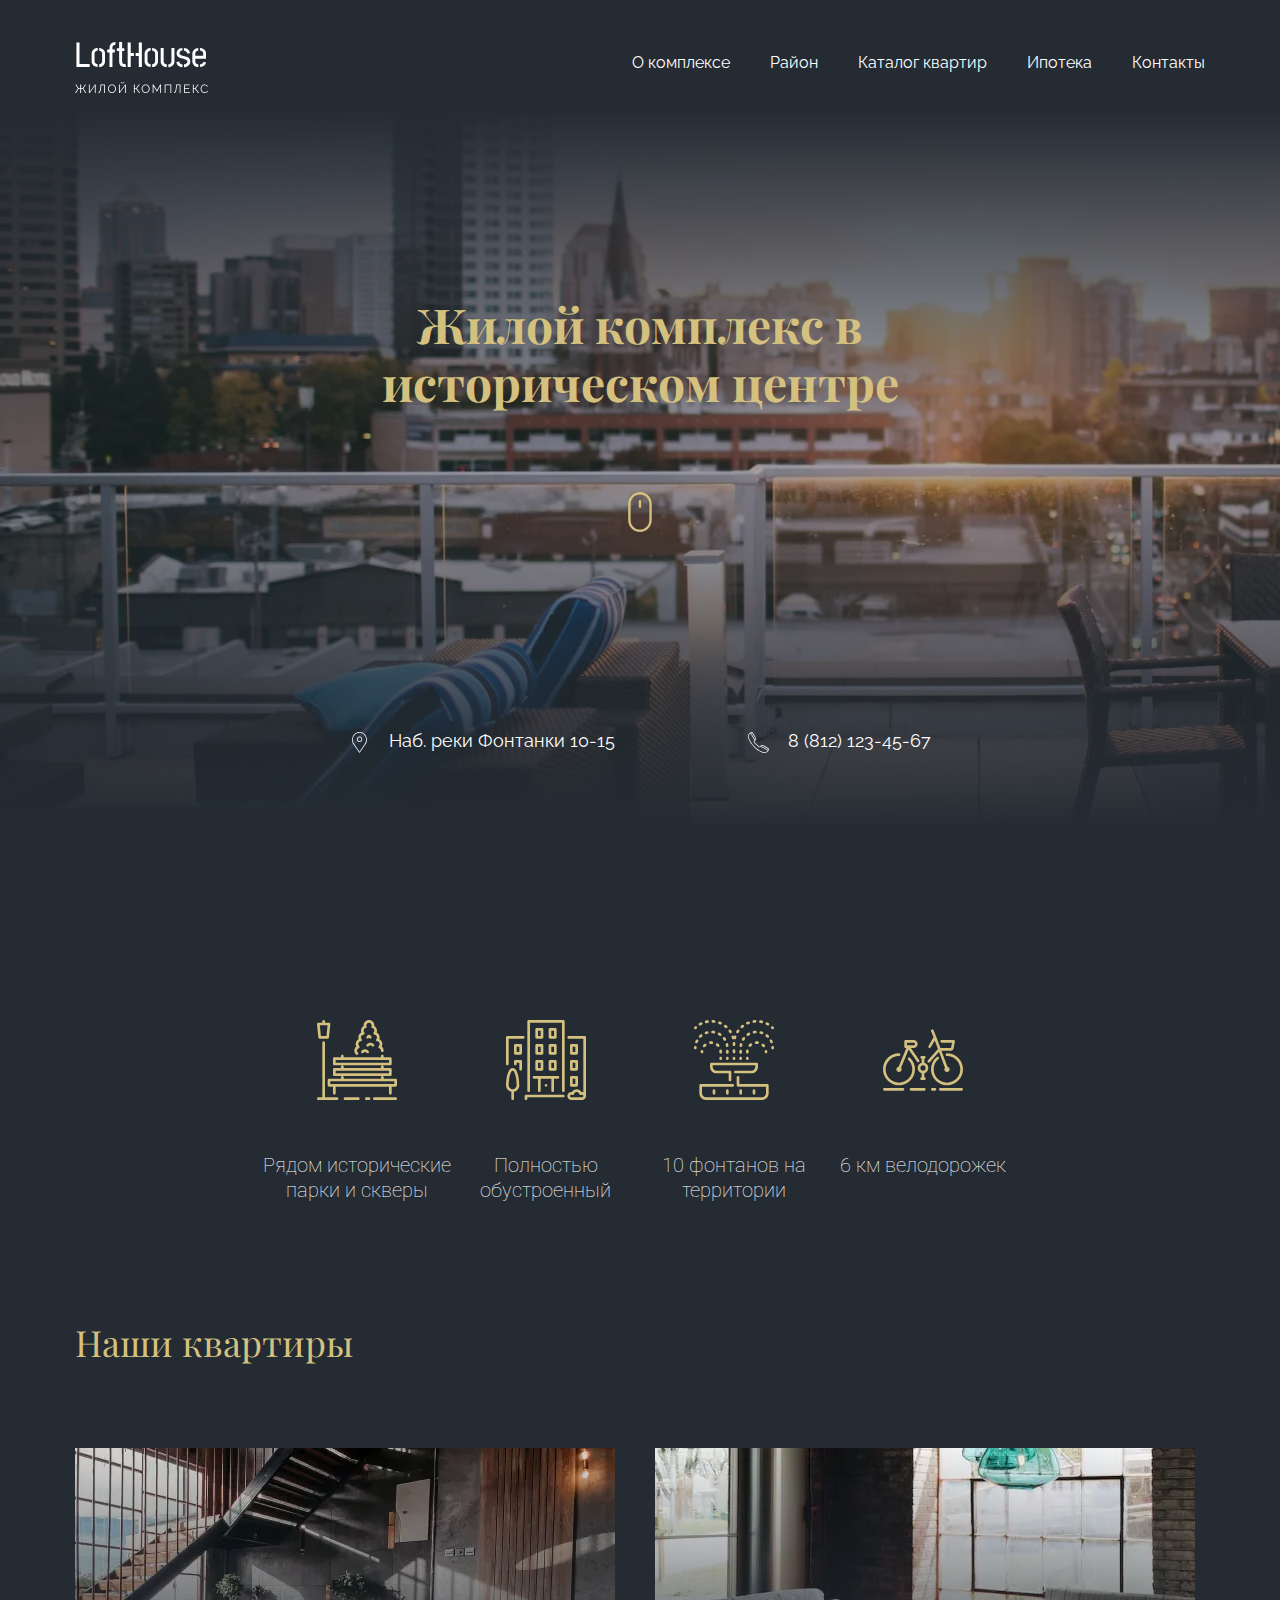
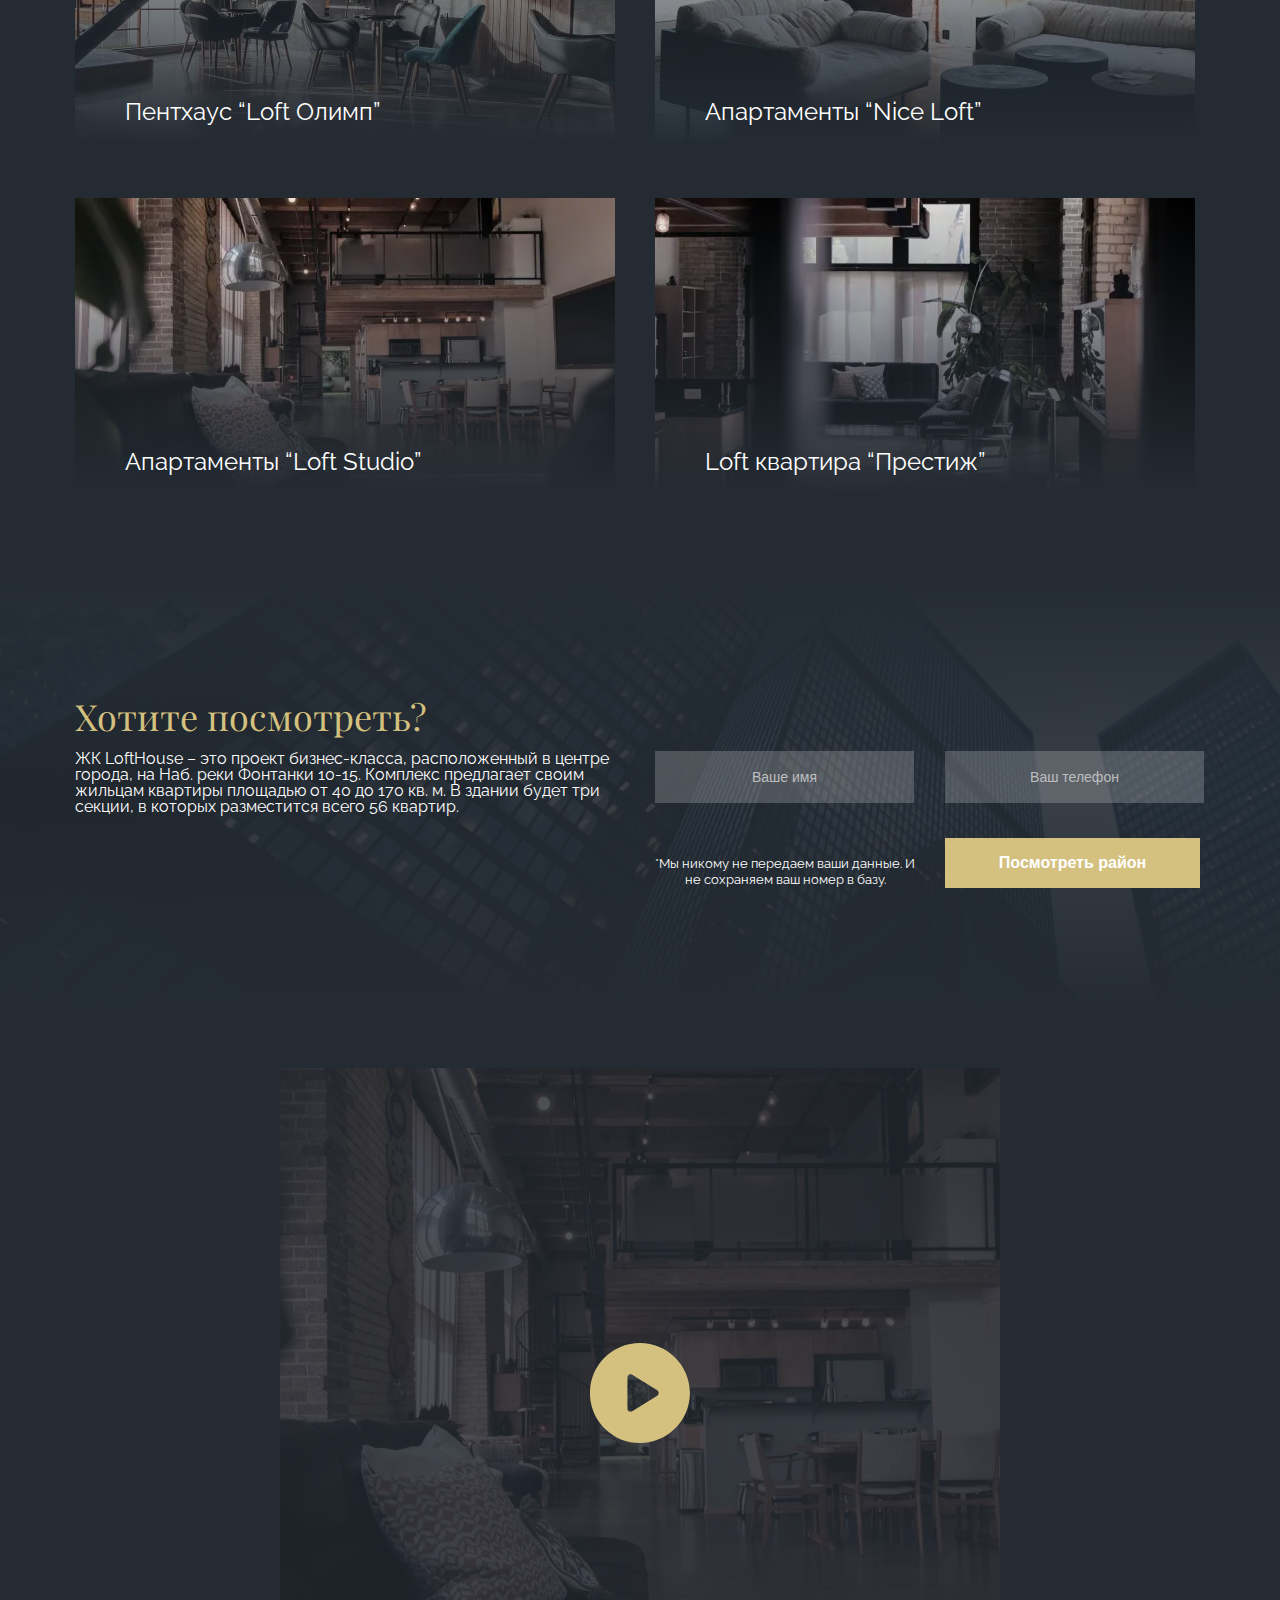
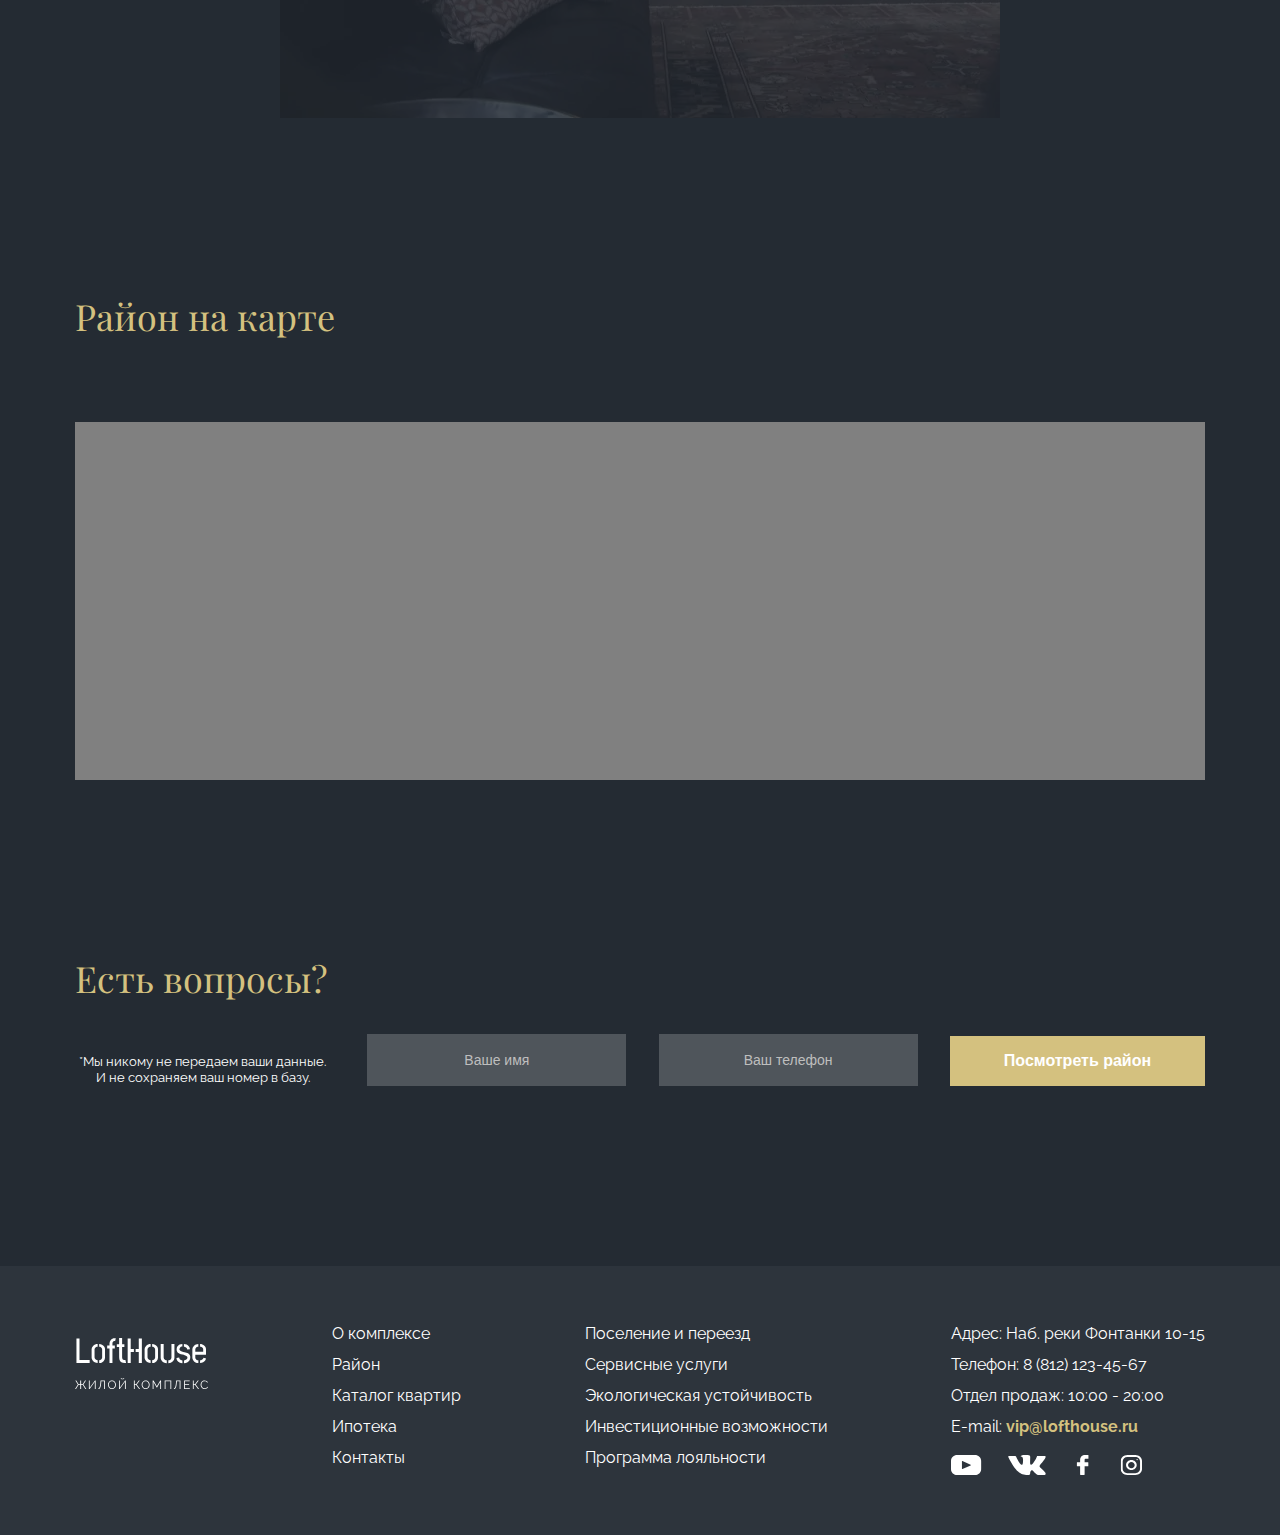
==== commit a12fc110: "мелкие правки" ====
--- a/index.html
+++ b/index.html
@@ -87,19 +87,19 @@
             <div class="appartments__box grid-columns-2">               <div class="appartments__card">                 <p class="appartments__text">Пентхаус “Loft Олимп”</p>-                <img src="images/appartments-1.jpg" alt="" class="appartments__img">+                <picture><source srcset="images/appartments-1.webp" type="image/webp"><img src="images/appartments-1.jpg" alt="" class="appartments__img"></picture>               </div>               <div class="appartments__card">                 <p class="appartments__text">Апартаменты “Nice Loft”</p>-                <img src="images/appartments-2.jpg" alt="" class="appartments__img">+                <picture><source srcset="images/appartments-2.webp" type="image/webp"><img src="images/appartments-2.jpg" alt="" class="appartments__img"></picture>               </div>               <div class="appartments__card">                 <p class="appartments__text">Апартаменты “Loft Studio”</p>-                <img src="images/appartments-3.jpg" alt="" class="appartments__img">+                <picture><source srcset="images/appartments-3.webp" type="image/webp"><img src="images/appartments-3.jpg" alt="" class="appartments__img"></picture>               </div>               <div class="appartments__card">                 <p class="appartments__text">Loft квартира “Престиж”</p>-                <img src="images/appartments-4.jpg" alt="" class="appartments__img">+                <picture><source srcset="images/appartments-4.webp" type="image/webp"><img src="images/appartments-4.jpg" alt="" class="appartments__img"></picture>               </div>             </div>           </div>@@ -133,7 +133,7 @@
             <div class="video__box">               <a href="https://www.youtube.com/watch?v=HsOkBQfsIEk" class="video__link">                 <img src="images/play-button.svg" alt="play" class="video__icon">-                <img src="images/video.jpg" alt="video" class="video__image">+                <picture><source srcset="images/video.webp" type="image/webp"><img src="images/video.jpg" alt="video" class="video__image"></picture>               </a>             </div>           </div>--- a/css/style.min.css
+++ b/css/style.min.css
@@ -1 +1 @@
-a,abbr,acronym,address,applet,article,aside,audio,b,big,blockquote,body,canvas,caption,center,cite,code,dd,del,details,dfn,div,dl,dt,em,embed,fieldset,figcaption,figure,footer,form,h1,h2,h3,h4,h5,h6,header,hgroup,html,i,iframe,img,ins,kbd,label,legend,li,mark,menu,nav,object,ol,output,p,pre,q,ruby,s,samp,section,small,span,strike,strong,sub,summary,sup,table,tbody,td,tfoot,th,thead,time,tr,tt,u,ul,var,video{margin:0;padding:0;border:0;font-size:100%;font:inherit;vertical-align:baseline}body,html{height:100%}:focus{outline:0}article,aside,details,figcaption,figure,footer,header,hgroup,menu,nav,section{display:block}body{line-height:1}ol,ul{list-style:none}blockquote,q{quotes:none}blockquote:after,blockquote:before,q:after,q:before{content:"";content:none}table{border-collapse:collapse;border-spacing:0}input[type=search]::-webkit-search-cancel-button,input[type=search]::-webkit-search-decoration,input[type=search]::-webkit-search-results-button,input[type=search]::-webkit-search-results-decoration{-webkit-appearance:none;-moz-appearance:none}input[type=search]{-webkit-appearance:none;-moz-appearance:none;-webkit-box-sizing:content-box;box-sizing:content-box}textarea{overflow:auto;vertical-align:top;resize:vertical}audio,canvas,video{display:inline-block;max-width:100%}audio:not([controls]){display:none;height:0}[hidden]{display:none}html{font-size:100%;-webkit-text-size-adjust:100%;-ms-text-size-adjust:100%}a{text-decoration:none}a:focus{outline:thin dotted}a:active,a:hover{outline:0}img{border:0;-ms-interpolation-mode:bicubic}figure{margin:0}form{margin:0}fieldset{border:1px solid silver;margin:0 2px;padding:.35em .625em .75em}legend{border:0;padding:0;white-space:normal}button,input,select,textarea{font-size:100%;margin:0;vertical-align:baseline}button,input{line-height:normal}button,select{text-transform:none}button,html input[type=button],input[type=reset],input[type=submit]{-webkit-appearance:button;cursor:pointer}button[disabled],html input[disabled]{cursor:default}input[type=checkbox],input[type=radio]{-webkit-box-sizing:border-box;box-sizing:border-box;padding:0}input[type=search]{-webkit-appearance:textfield;-webkit-box-sizing:content-box;box-sizing:content-box}input[type=search]::-webkit-search-cancel-button,input[type=search]::-webkit-search-decoration{-webkit-appearance:none}button::-moz-focus-inner,input::-moz-focus-inner{border:0;padding:0}textarea{overflow:auto;vertical-align:top}table{border-collapse:collapse;border-spacing:0}button,html,input,select,textarea{color:#222}::-moz-selection{background:#b3d4fc;text-shadow:none}::selection{background:#b3d4fc;text-shadow:none}img{vertical-align:middle}fieldset{border:0;margin:0;padding:0}textarea{resize:vertical}.chromeframe{margin:.2em 0;background:#ccc;color:#000;padding:.2em 0}.flex-line{display:-webkit-box;display:-ms-flexbox;display:flex;-webkit-box-pack:justify;-ms-flex-pack:justify;justify-content:space-between;-webkit-box-align:center;-ms-flex-align:center;align-items:center}.grid-columns-2{display:-ms-grid;display:grid;-ms-grid-columns:(1fr)[2];grid-template-columns:repeat(2,1fr)}.title-content{font-family:"Playfair Display",serif;font-size:36px;color:#d4c17f;margin-bottom:88px}.menu-overlay{display:none;position:absolute;right:0;left:0;bottom:0;top:0;background-color:#2d343c}.menu-overlay--show{display:block}.list{margin-bottom:15px}.accent{color:#d4c17f;font-weight:700}body{font-family:Raleway,sans-serif;color:#fff;font-size:16px;font-weight:400;background-color:#242b33}a{color:inherit}.wrapper{min-height:100%;display:-webkit-box;display:-ms-flexbox;display:flex;-webkit-box-orient:vertical;-webkit-box-direction:normal;-ms-flex-direction:column;flex-direction:column}.container{max-width:1130px;padding:0 20px;margin:0 auto}.main{-webkit-box-flex:1;-ms-flex-positive:1;flex-grow:1}.menu__list{gap:40px}.menu__link{color:inherit}.menu__btn{display:none;width:40px;height:18px;z-index:2;position:relative}.menu__btn span{background-color:#fff;height:2px;width:100%}.form{font-size:13px;gap:35px 30px;-webkit-box-align:end;-ms-flex-align:end;align-items:flex-end;text-align:center}.form__input{width:255px;height:50px;background-color:rgba(255,255,255,.2);font-size:16px;color:#fff;border:none}.form__input::-webkit-input-placeholder{color:#bebebe;font-size:14px;text-align:center}.form__input::-moz-placeholder{color:#bebebe;font-size:14px;text-align:center}.form__input:-ms-input-placeholder{color:#bebebe;font-size:14px;text-align:center}.form__input::-ms-input-placeholder{color:#bebebe;font-size:14px;text-align:center}.form__input::placeholder{color:#bebebe;font-size:14px;text-align:center}.form__text{line-height:1.24}.form__btn{font-size:16px;font-weight:700;color:inherit;border:none;width:255px;height:50px;background:#d4c17f}.accordeon{width:100%;margin:0 auto;display:-webkit-box;display:-ms-flexbox;display:flex;-webkit-box-orient:vertical;-webkit-box-direction:normal;-ms-flex-direction:column;flex-direction:column;-webkit-box-align:center;-ms-flex-align:center;align-items:center;display:none}.accordeon__faq{max-width:700px;margin-top:2rem;padding-bottom:1rem;border-bottom:2px solid #fff;cursor:pointer}.accordeon__question{display:-webkit-box;display:-ms-flexbox;display:flex;-webkit-box-pack:justify;-ms-flex-pack:justify;justify-content:space-between;-webkit-box-align:center;-ms-flex-align:center;align-items:center}.accordeon__question svg{fill:#fff}.accordeon__question h3{font-size:20px}.accordeon__answer{max-height:0;overflow:hidden;-webkit-transition:max-height .5s ease;transition:max-height .5s ease}.no-webp .header{background:-webkit-gradient(linear,left top,left bottom,color-stop(11.98%,#242b33),color-stop(51.04%,rgba(45,52,60,.38)),color-stop(92.19%,#242b33)),url(../images/header-bg.jpg);background:linear-gradient(180deg,#242b33 11.98%,rgba(45,52,60,.38) 51.04%,#242b33 92.19%),url(../images/header-bg.jpg)}.header{min-height:100vh}.header__inner{padding-top:30px}.header__content-box{margin:200px auto 0;text-align:center;max-width:582px;padding-bottom:74px}.header__title{font-family:"Playfair Display",serif;font-size:48px;color:#d4c17f;font-weight:700;line-height:1.2;margin-bottom:81px}.header__contact{-webkit-box-align:center;-ms-flex-align:center;align-items:center}.header__img{margin-bottom:200px}.header__img-contact{padding-right:14px}.header__text{font-size:18px}.footer{font-family:Raleway,sans-serif;background-color:#2d343c;padding:60px 0;max-height:800px}.col-wrapper{-webkit-box-align:start;-ms-flex-align:start;align-items:flex-start}.about-list__link:not(:last-child){margin-right:22px}.about-list__item:not(:last-child),.info-list__item:not(:last-child),.menu-footer__item:not(:last-child){margin-bottom:15px}.about-list__item:last-child{margin-top:20px}.testimonials{padding:120px 0;max-width:794px;margin:0 auto;text-align:center;position:relative}.testimonials__list{display:-ms-grid;display:grid;-ms-grid-columns:1fr 1fr 1fr 1fr;grid-template-columns:1fr 1fr 1fr 1fr}.testimonials__img{margin-bottom:53px}.testimonials__text{font-family:Roboto,sans-serif;font-size:20px;font-weight:lighter;line-height:1.27;max-width:194px}.testimonials p:nth-child(4){max-width:124px}.appartments{position:relative}.appartments__title{margin-bottom:88px}.appartments__box{gap:30px}.appartments__card{position:relative;display:inline-block;z-index:11}.appartments__card::before{content:"";position:absolute;top:0;left:0;width:100%;height:100%;background:-webkit-gradient(linear,left top,left bottom,from(rgba(36,43,51,0)),color-stop(92.19%,#242b33));background:linear-gradient(180deg,rgba(36,43,51,0) 0,#242b33 92.19%)}.appartments__card::after{content:"";width:98%;opacity:0;position:absolute;left:0;right:0;top:0;bottom:0;border:3px solid rgba(255,255,255,.8);-webkit-transition:opacity .2s ease-in;transition:opacity .2s ease-in}.appartments__card:hover::after{opacity:1}.appartments__text{font-size:24px;position:absolute;left:50px;bottom:44px;right:20px;z-index:2}.cta{padding:180px 0;position:relative;background:-webkit-gradient(linear,left top,left bottom,color-stop(10.42%,#242b33),color-stop(50.52%,rgba(36,43,51,0)),color-stop(90.1%,#242b33)),-webkit-gradient(linear,left bottom,left top,from(rgba(36,43,51,.9)),to(rgba(36,43,51,.9))),url(../images/cta-bg.webp),#c4c4c4;background:linear-gradient(180deg,#242b33 10.42%,rgba(36,43,51,0) 50.52%,#242b33 90.1%),linear-gradient(0deg,rgba(36,43,51,.9),rgba(36,43,51,.9)),url(../images/cta-bg.webp),#c4c4c4;background-repeat:no-repeat;background-size:cover}.cta__wrapper{gap:0 30px}.cta__title{margin-bottom:17px}.video{position:relative;text-align:center}.video__link{position:relative;display:inline-block;max-width:100%;z-index:1}.video__link::before{content:"";position:absolute;left:0;top:0;width:100%;height:100%;background-color:rgba(36,43,51,.8);-webkit-transition:background-color .2s ease-in;transition:background-color .2s ease-in}.video__link:hover::before{content:"";background-color:rgba(36,43,51,.6)}.video__link:hover .video__icon{-webkit-transform:translate(-50%,-50%) scale(1.2);-ms-transform:translate(-50%,-50%) scale(1.2);transform:translate(-50%,-50%) scale(1.2);-webkit-filter:saturate(1.5);filter:saturate(1.5)}.video__link--show{display:none}.video__box{max-width:100%}.video__image{max-width:100%}.video__icon{position:absolute;left:50%;top:50%;-webkit-transform:translate(-50%,-50%);-ms-transform:translate(-50%,-50%);transform:translate(-50%,-50%);z-index:2;-webkit-transition:-webkit-transform .2s ease-in;transition:-webkit-transform .2s ease-in;transition:transform .2s ease-in;transition:transform .2s ease-in,-webkit-transform .2s ease-in}.map{padding:180px 0}.map__map{height:358px;max-width:100%;background-color:grey}.cta-form{padding-bottom:180px}.cta-form__title{margin-bottom:38px}.cta-form__text{width:255px;margin-right:5px}.cta-form__form{gap:0 30px}.accordeon__faq.active .accordeon__answer{max-height:300px}.accordeon__faq.active svg{-webkit-transform:rotate(180deg);-ms-transform:rotate(180deg);transform:rotate(180deg)}svg{-webkit-transition:-webkit-transform .5s ease-in;transition:-webkit-transform .5s ease-in;transition:transform .5s ease-in;transition:transform .5s ease-in,-webkit-transform .5s ease-in}@media (max-width:992px){.title-content{text-align:center;margin-bottom:60px}.testimonials__list{-ms-grid-columns:(200px)[2];grid-template-columns:repeat(2,200px);gap:20px;-webkit-box-pack:center;-ms-flex-pack:center;justify-content:center}.appartments__box{-ms-grid-columns:1fr;grid-template-columns:1fr;width:100%}.appartments__card{position:relative;display:inline-block;z-index:11}.appartments__card::after,.appartments__card::before{display:none}.cta__wrapper{-ms-grid-columns:1fr;grid-template-columns:1fr;gap:20px;text-align:center}.form{-ms-grid-columns:1fr;grid-template-columns:1fr;justify-items:center;gap:15px}}@media (max-width:768px){.col-wrapper{display:none}.menu__btn{display:-webkit-box;display:-ms-flexbox;display:flex;-webkit-box-orient:vertical;-webkit-box-direction:normal;-ms-flex-direction:column;flex-direction:column;-webkit-box-pack:justify;-ms-flex-pack:justify;justify-content:space-between;cursor:pointer}.menu__list{-webkit-box-orient:vertical;-webkit-box-direction:normal;-ms-flex-direction:column;flex-direction:column;-webkit-box-pack:center;-ms-flex-pack:center;justify-content:center;position:absolute;top:0;left:0;right:0;bottom:0;-webkit-transform:translateY(-100%);-ms-transform:translateY(-100%);transform:translateY(-100%);-webkit-transition:-webkit-transform .7s ease;transition:-webkit-transform .7s ease;transition:transform .7s ease;transition:transform .7s ease,-webkit-transform .7s ease}.menu__list--open{-webkit-transform:translateY(0);-ms-transform:translateY(0);transform:translateY(0)}.accordeon{display:block;text-align:center}.accordeon__title{font-size:18px;margin-bottom:20px}.info-list{text-align:left;padding-top:20px}.about-list{text-align:left;padding-top:20px}.testimonials__img{margin-bottom:30px}.cta__wrapper{-ms-grid-columns:1fr;grid-template-columns:1fr;gap:20px;text-align:center}}@media (max-width:576px){.header__content-box{margin:120px auto 0;padding-bottom:44px}.header__title{font-size:38px}.header__contact{-webkit-box-orient:vertical;-webkit-box-direction:normal;-ms-flex-direction:column;flex-direction:column;gap:25px}.title-content{font-size:30px}.cta{padding:150px 0}.map{padding:150px 0}.appartments__img{width:100%}.appartments__text{font-size:18px}.video__icon{width:80px;height:80px}.video__image{width:100%}.cta-form__form{display:-ms-grid;display:grid;-ms-grid-columns:1fr;grid-template-columns:1fr}}@media (max-width:376px){.header .logo{width:100px}.header__title{margin-bottom:61px}.header__img{margin-bottom:100px}.header__text{font-size:14px}body{font-size:14px}.title-content{margin-bottom:30px}.testimonials{padding:90px 0}.testimonials__list{-ms-grid-columns:1fr;grid-template-columns:1fr}.testimonials__item{-ms-grid-column-align:center;justify-self:center}.testimonials__text{font-size:14px}.appartments__text{font-size:18px}.cta{padding:90px 0}.cta__text{font-size:14px}.map{padding:90px 0}.cta-form{padding-bottom:90px}}.webp .header{background:-webkit-gradient(linear,left top,left bottom,color-stop(11.98%,#242b33),color-stop(51.04%,rgba(45,52,60,.38)),color-stop(92.19%,#242b33)),url(../images/header-bg.webp);background:linear-gradient(180deg,#242b33 11.98%,rgba(45,52,60,.38) 51.04%,#242b33 92.19%),url(../images/header-bg.webp)}+a,abbr,acronym,address,applet,article,aside,audio,b,big,blockquote,body,canvas,caption,center,cite,code,dd,del,details,dfn,div,dl,dt,em,embed,fieldset,figcaption,figure,footer,form,h1,h2,h3,h4,h5,h6,header,hgroup,html,i,iframe,img,ins,kbd,label,legend,li,mark,menu,nav,object,ol,output,p,pre,q,ruby,s,samp,section,small,span,strike,strong,sub,summary,sup,table,tbody,td,tfoot,th,thead,time,tr,tt,u,ul,var,video{margin:0;padding:0;border:0;font-size:100%;font:inherit;vertical-align:baseline}body,html{height:100%}:focus{outline:0}article,aside,details,figcaption,figure,footer,header,hgroup,menu,nav,section{display:block}body{line-height:1}ol,ul{list-style:none}blockquote,q{quotes:none}blockquote:after,blockquote:before,q:after,q:before{content:"";content:none}table{border-collapse:collapse;border-spacing:0}input[type=search]::-webkit-search-cancel-button,input[type=search]::-webkit-search-decoration,input[type=search]::-webkit-search-results-button,input[type=search]::-webkit-search-results-decoration{-webkit-appearance:none;-moz-appearance:none}input[type=search]{-webkit-appearance:none;-moz-appearance:none;-webkit-box-sizing:content-box;box-sizing:content-box}textarea{overflow:auto;vertical-align:top;resize:vertical}audio,canvas,video{display:inline-block;max-width:100%}audio:not([controls]){display:none;height:0}[hidden]{display:none}html{font-size:100%;-webkit-text-size-adjust:100%;-ms-text-size-adjust:100%}a{text-decoration:none}a:focus{outline:thin dotted}a:active,a:hover{outline:0}img{border:0;-ms-interpolation-mode:bicubic}figure{margin:0}form{margin:0}fieldset{border:1px solid silver;margin:0 2px;padding:.35em .625em .75em}legend{border:0;padding:0;white-space:normal}button,input,select,textarea{font-size:100%;margin:0;vertical-align:baseline}button,input{line-height:normal}button,select{text-transform:none}button,html input[type=button],input[type=reset],input[type=submit]{-webkit-appearance:button;cursor:pointer}button[disabled],html input[disabled]{cursor:default}input[type=checkbox],input[type=radio]{-webkit-box-sizing:border-box;box-sizing:border-box;padding:0}input[type=search]{-webkit-appearance:textfield;-webkit-box-sizing:content-box;box-sizing:content-box}input[type=search]::-webkit-search-cancel-button,input[type=search]::-webkit-search-decoration{-webkit-appearance:none}button::-moz-focus-inner,input::-moz-focus-inner{border:0;padding:0}textarea{overflow:auto;vertical-align:top}table{border-collapse:collapse;border-spacing:0}button,html,input,select,textarea{color:#222}::-moz-selection{background:#b3d4fc;text-shadow:none}::selection{background:#b3d4fc;text-shadow:none}img{vertical-align:middle}fieldset{border:0;margin:0;padding:0}textarea{resize:vertical}.chromeframe{margin:.2em 0;background:#ccc;color:#000;padding:.2em 0}.flex-line{display:-webkit-box;display:-ms-flexbox;display:flex;-webkit-box-pack:justify;-ms-flex-pack:justify;justify-content:space-between;-webkit-box-align:center;-ms-flex-align:center;align-items:center}.grid-columns-2{display:-ms-grid;display:grid;-ms-grid-columns:(1fr)[2];grid-template-columns:repeat(2,1fr)}.title-content{font-family:"Playfair Display",serif;font-size:36px;color:#d4c17f;margin-bottom:88px}.menu-overlay{display:none;position:absolute;right:0;left:0;bottom:0;top:0;background-color:#2d343c}.menu-overlay--show{display:block}.list{margin-bottom:15px}.accent{color:#d4c17f;font-weight:700}body{font-family:Raleway,sans-serif;color:#fff;font-size:16px;font-weight:400;background-color:#242b33}a{color:inherit}.wrapper{min-height:100%;display:-webkit-box;display:-ms-flexbox;display:flex;-webkit-box-orient:vertical;-webkit-box-direction:normal;-ms-flex-direction:column;flex-direction:column}.container{max-width:1130px;padding:0 20px;margin:0 auto}.main{-webkit-box-flex:1;-ms-flex-positive:1;flex-grow:1}.menu__list{gap:40px}.menu__link{color:inherit}.menu__btn{display:none;width:40px;height:18px;z-index:2;position:relative}.menu__btn span{background-color:#fff;height:2px;width:100%}.form{font-size:13px;gap:35px 30px;-webkit-box-align:end;-ms-flex-align:end;align-items:flex-end;text-align:center}.form__input{width:255px;height:50px;background-color:rgba(255,255,255,.2);font-size:16px;color:#fff;border:none}.form__input::-webkit-input-placeholder{color:#bebebe;font-size:14px;text-align:center}.form__input::-moz-placeholder{color:#bebebe;font-size:14px;text-align:center}.form__input:-ms-input-placeholder{color:#bebebe;font-size:14px;text-align:center}.form__input::-ms-input-placeholder{color:#bebebe;font-size:14px;text-align:center}.form__input::placeholder{color:#bebebe;font-size:14px;text-align:center}.form__text{line-height:1.24}.form__btn{font-size:16px;font-weight:700;color:inherit;border:none;width:255px;height:50px;background:#d4c17f}.accordeon{width:100%;margin:0 auto;display:-webkit-box;display:-ms-flexbox;display:flex;-webkit-box-orient:vertical;-webkit-box-direction:normal;-ms-flex-direction:column;flex-direction:column;-webkit-box-align:center;-ms-flex-align:center;align-items:center;display:none}.accordeon__faq{max-width:700px;margin-top:2rem;padding-bottom:1rem;border-bottom:2px solid #fff;cursor:pointer}.accordeon__question{display:-webkit-box;display:-ms-flexbox;display:flex;-webkit-box-pack:justify;-ms-flex-pack:justify;justify-content:space-between;-webkit-box-align:center;-ms-flex-align:center;align-items:center}.accordeon__question svg{fill:#fff}.accordeon__question h3{font-size:20px}.accordeon__answer{max-height:0;overflow:hidden;-webkit-transition:max-height .5s ease;transition:max-height .5s ease}.header{min-height:100vh;background:-webkit-gradient(linear,left top,left bottom,color-stop(11.98%,#242b33),color-stop(51.04%,rgba(45,52,60,.38)),color-stop(92.19%,#242b33)),url(../images/header-bg.webp);background:linear-gradient(180deg,#242b33 11.98%,rgba(45,52,60,.38) 51.04%,#242b33 92.19%),url(../images/header-bg.webp)}.header__inner{padding-top:30px}.header__content-box{margin:200px auto 0;text-align:center;max-width:582px;padding-bottom:74px}.header__title{font-family:"Playfair Display",serif;font-size:48px;color:#d4c17f;font-weight:700;line-height:1.2;margin-bottom:81px}.header__contact{-webkit-box-align:center;-ms-flex-align:center;align-items:center}.header__img{margin-bottom:200px}.header__img-contact{padding-right:14px}.header__text{font-size:18px}.footer{font-family:Raleway,sans-serif;background-color:#2d343c;padding:60px 0;max-height:800px}.col-wrapper{-webkit-box-align:start;-ms-flex-align:start;align-items:flex-start}.about-list__link:not(:last-child){margin-right:22px}.about-list__item:not(:last-child),.info-list__item:not(:last-child),.menu-footer__item:not(:last-child){margin-bottom:15px}.about-list__item:last-child{margin-top:20px}.testimonials{padding:120px 0;max-width:794px;margin:0 auto;text-align:center;position:relative}.testimonials__list{display:-ms-grid;display:grid;-ms-grid-columns:1fr 1fr 1fr 1fr;grid-template-columns:1fr 1fr 1fr 1fr}.testimonials__img{margin-bottom:53px}.testimonials__text{font-family:Roboto,sans-serif;font-size:20px;font-weight:lighter;line-height:1.27;max-width:194px}.testimonials p:nth-child(4){max-width:124px}.appartments{position:relative}.appartments__title{margin-bottom:88px}.appartments__box{gap:30px}.appartments__card{position:relative;display:inline-block;z-index:11}.appartments__card::before{content:"";position:absolute;top:0;left:0;width:100%;height:100%;background:-webkit-gradient(linear,left top,left bottom,from(rgba(36,43,51,0)),color-stop(92.19%,#242b33));background:linear-gradient(180deg,rgba(36,43,51,0) 0,#242b33 92.19%)}.appartments__card::after{content:"";width:98%;opacity:0;position:absolute;left:0;right:0;top:0;bottom:0;border:3px solid rgba(255,255,255,.8);-webkit-transition:opacity .2s ease-in;transition:opacity .2s ease-in}.appartments__card:hover::after{opacity:1}.appartments__text{font-size:24px;position:absolute;left:50px;bottom:44px;right:20px;z-index:2}.cta{padding:180px 0;position:relative;background:-webkit-gradient(linear,left top,left bottom,color-stop(10.42%,#242b33),color-stop(50.52%,rgba(36,43,51,0)),color-stop(90.1%,#242b33)),-webkit-gradient(linear,left bottom,left top,from(rgba(36,43,51,.9)),to(rgba(36,43,51,.9))),url(../images/cta-bg.webp),#c4c4c4;background:linear-gradient(180deg,#242b33 10.42%,rgba(36,43,51,0) 50.52%,#242b33 90.1%),linear-gradient(0deg,rgba(36,43,51,.9),rgba(36,43,51,.9)),url(../images/cta-bg.webp),#c4c4c4;background-repeat:no-repeat;background-size:cover}.cta__wrapper{gap:0 30px}.cta__title{margin-bottom:17px}.video{position:relative;text-align:center}.video__link{position:relative;display:inline-block;max-width:100%;z-index:1}.video__link::before{content:"";position:absolute;left:0;top:0;width:100%;height:100%;background-color:rgba(36,43,51,.8);-webkit-transition:background-color .2s ease-in;transition:background-color .2s ease-in}.video__link:hover::before{content:"";background-color:rgba(36,43,51,.6)}.video__link:hover .video__icon{-webkit-transform:translate(-50%,-50%) scale(1.2);-ms-transform:translate(-50%,-50%) scale(1.2);transform:translate(-50%,-50%) scale(1.2);-webkit-filter:saturate(1.5);filter:saturate(1.5)}.video__link--show{display:none}.video__box{max-width:100%}.video__image{max-width:100%}.video__icon{position:absolute;left:50%;top:50%;-webkit-transform:translate(-50%,-50%);-ms-transform:translate(-50%,-50%);transform:translate(-50%,-50%);z-index:2;-webkit-transition:-webkit-transform .2s ease-in;transition:-webkit-transform .2s ease-in;transition:transform .2s ease-in;transition:transform .2s ease-in,-webkit-transform .2s ease-in}.map{padding:180px 0}.map__map{height:358px;max-width:100%;background-color:grey}.cta-form{padding-bottom:180px}.cta-form__title{margin-bottom:38px}.cta-form__text{width:255px;margin-right:5px}.cta-form__form{gap:0 30px}.accordeon__faq.active .accordeon__answer{max-height:300px}.accordeon__faq.active svg{-webkit-transform:rotate(180deg);-ms-transform:rotate(180deg);transform:rotate(180deg)}svg{-webkit-transition:-webkit-transform .5s ease-in;transition:-webkit-transform .5s ease-in;transition:transform .5s ease-in;transition:transform .5s ease-in,-webkit-transform .5s ease-in}@media (max-width:992px){.title-content{text-align:center;margin-bottom:60px}.testimonials__list{-ms-grid-columns:(200px)[2];grid-template-columns:repeat(2,200px);gap:20px;-webkit-box-pack:center;-ms-flex-pack:center;justify-content:center}.appartments__box{-ms-grid-columns:1fr;grid-template-columns:1fr;width:100%}.appartments__card{position:relative;display:inline-block;z-index:11}.appartments__card::after,.appartments__card::before{display:none}.cta__wrapper{-ms-grid-columns:1fr;grid-template-columns:1fr;gap:20px;text-align:center}.form{-ms-grid-columns:1fr;grid-template-columns:1fr;justify-items:center;gap:15px}}@media (max-width:768px){.col-wrapper{display:none}.menu__btn{display:-webkit-box;display:-ms-flexbox;display:flex;-webkit-box-orient:vertical;-webkit-box-direction:normal;-ms-flex-direction:column;flex-direction:column;-webkit-box-pack:justify;-ms-flex-pack:justify;justify-content:space-between;cursor:pointer}.menu__list{-webkit-box-orient:vertical;-webkit-box-direction:normal;-ms-flex-direction:column;flex-direction:column;-webkit-box-pack:center;-ms-flex-pack:center;justify-content:center;position:absolute;top:0;left:0;right:0;bottom:0;-webkit-transform:translateY(-100%);-ms-transform:translateY(-100%);transform:translateY(-100%);-webkit-transition:-webkit-transform .7s ease;transition:-webkit-transform .7s ease;transition:transform .7s ease;transition:transform .7s ease,-webkit-transform .7s ease}.menu__list--open{-webkit-transform:translateY(0);-ms-transform:translateY(0);transform:translateY(0)}.accordeon{display:block;text-align:center}.accordeon__title{font-size:18px;margin-bottom:20px}.info-list{text-align:left;padding-top:20px}.about-list{text-align:left;padding-top:20px}.testimonials__img{margin-bottom:30px}.cta__wrapper{-ms-grid-columns:1fr;grid-template-columns:1fr;gap:20px;text-align:center}}@media (max-width:576px){.header__content-box{margin:120px auto 0;padding-bottom:44px}.header__title{font-size:38px}.header__contact{-webkit-box-orient:vertical;-webkit-box-direction:normal;-ms-flex-direction:column;flex-direction:column;gap:25px}.title-content{font-size:30px}.cta{padding:150px 0}.map{padding:150px 0}.appartments__img{width:100%}.appartments__text{font-size:18px}.video__icon{width:80px;height:80px}.video__image{width:100%}.cta-form__form{display:-ms-grid;display:grid;-ms-grid-columns:1fr;grid-template-columns:1fr}}@media (max-width:376px){.header .logo{width:100px}.header__title{margin-bottom:61px}.header__img{margin-bottom:100px}.header__text{font-size:14px}body{font-size:14px}.title-content{margin-bottom:30px}.testimonials{padding:90px 0}.testimonials__list{-ms-grid-columns:1fr;grid-template-columns:1fr}.testimonials__item{-ms-grid-column-align:center;justify-self:center}.testimonials__text{font-size:14px}.appartments__text{font-size:18px}.cta{padding:90px 0}.cta__text{font-size:14px}.map{padding:90px 0}.cta-form{padding-bottom:90px}}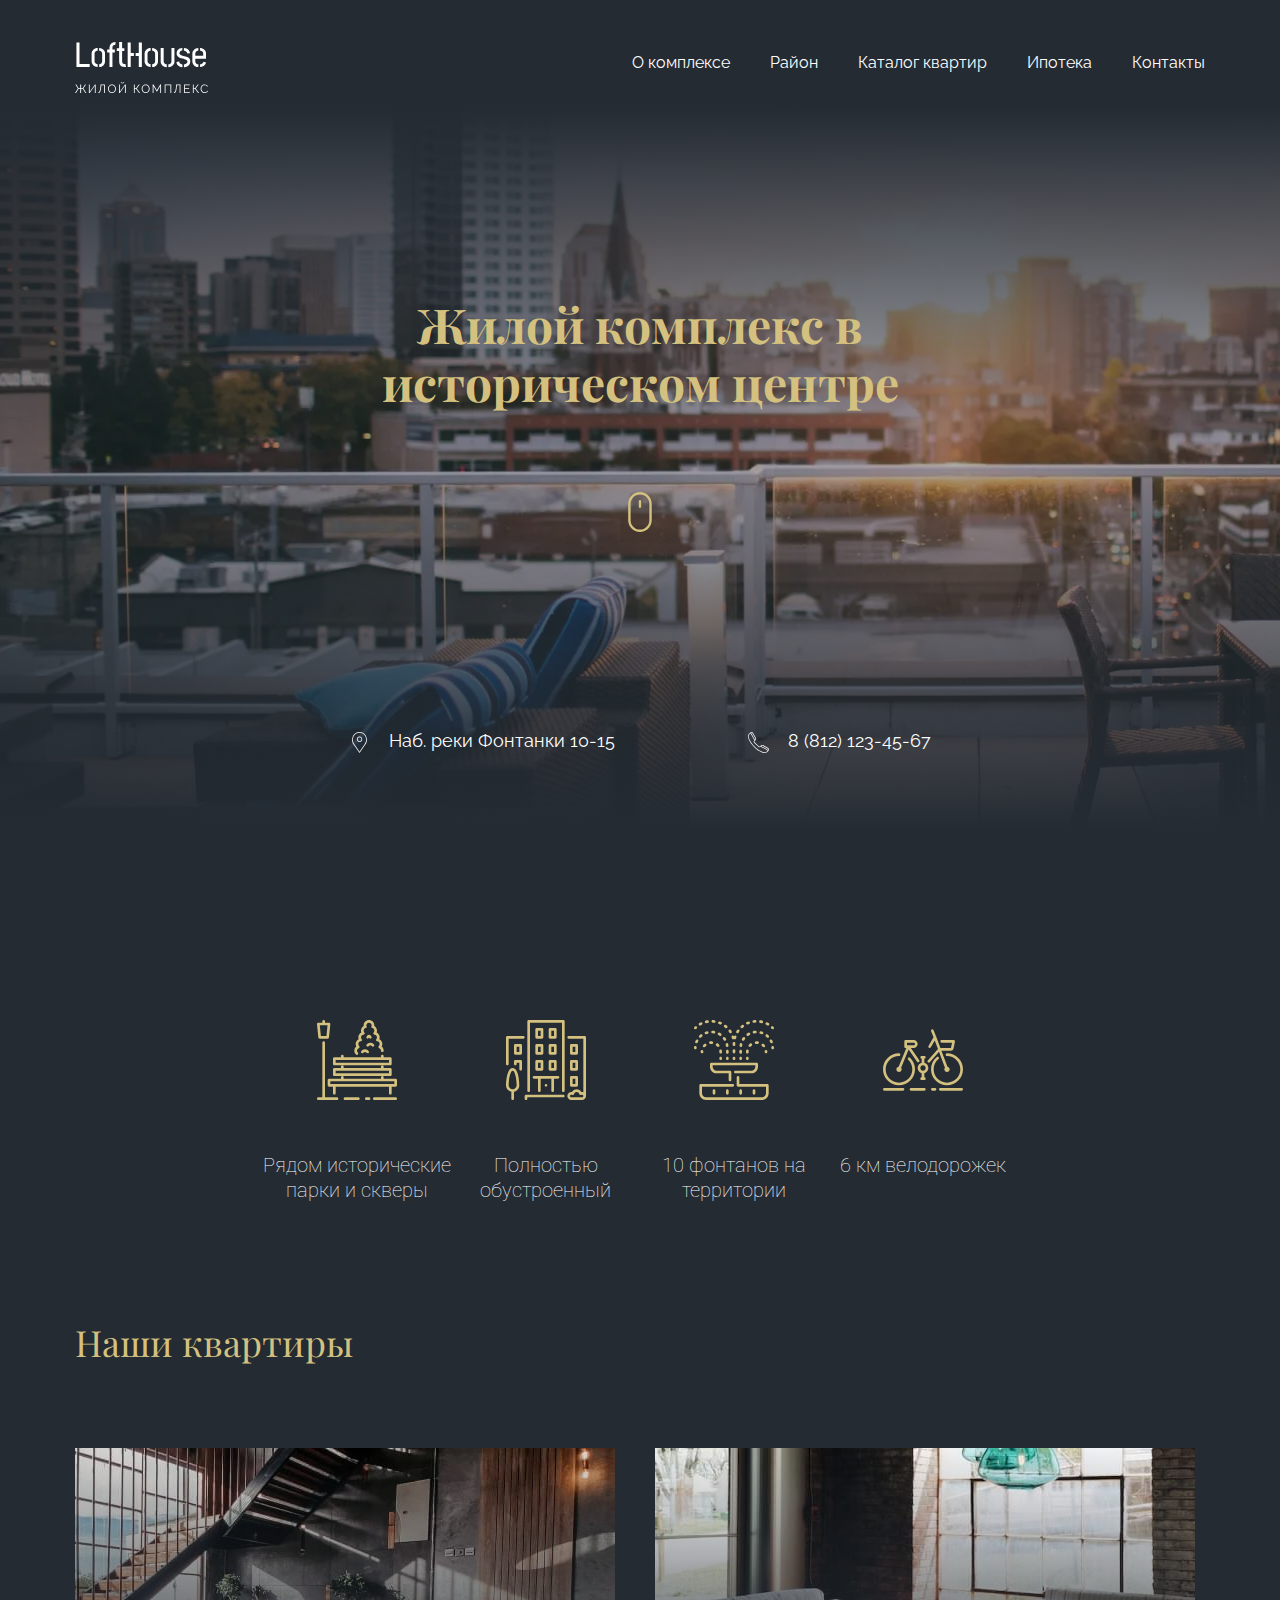
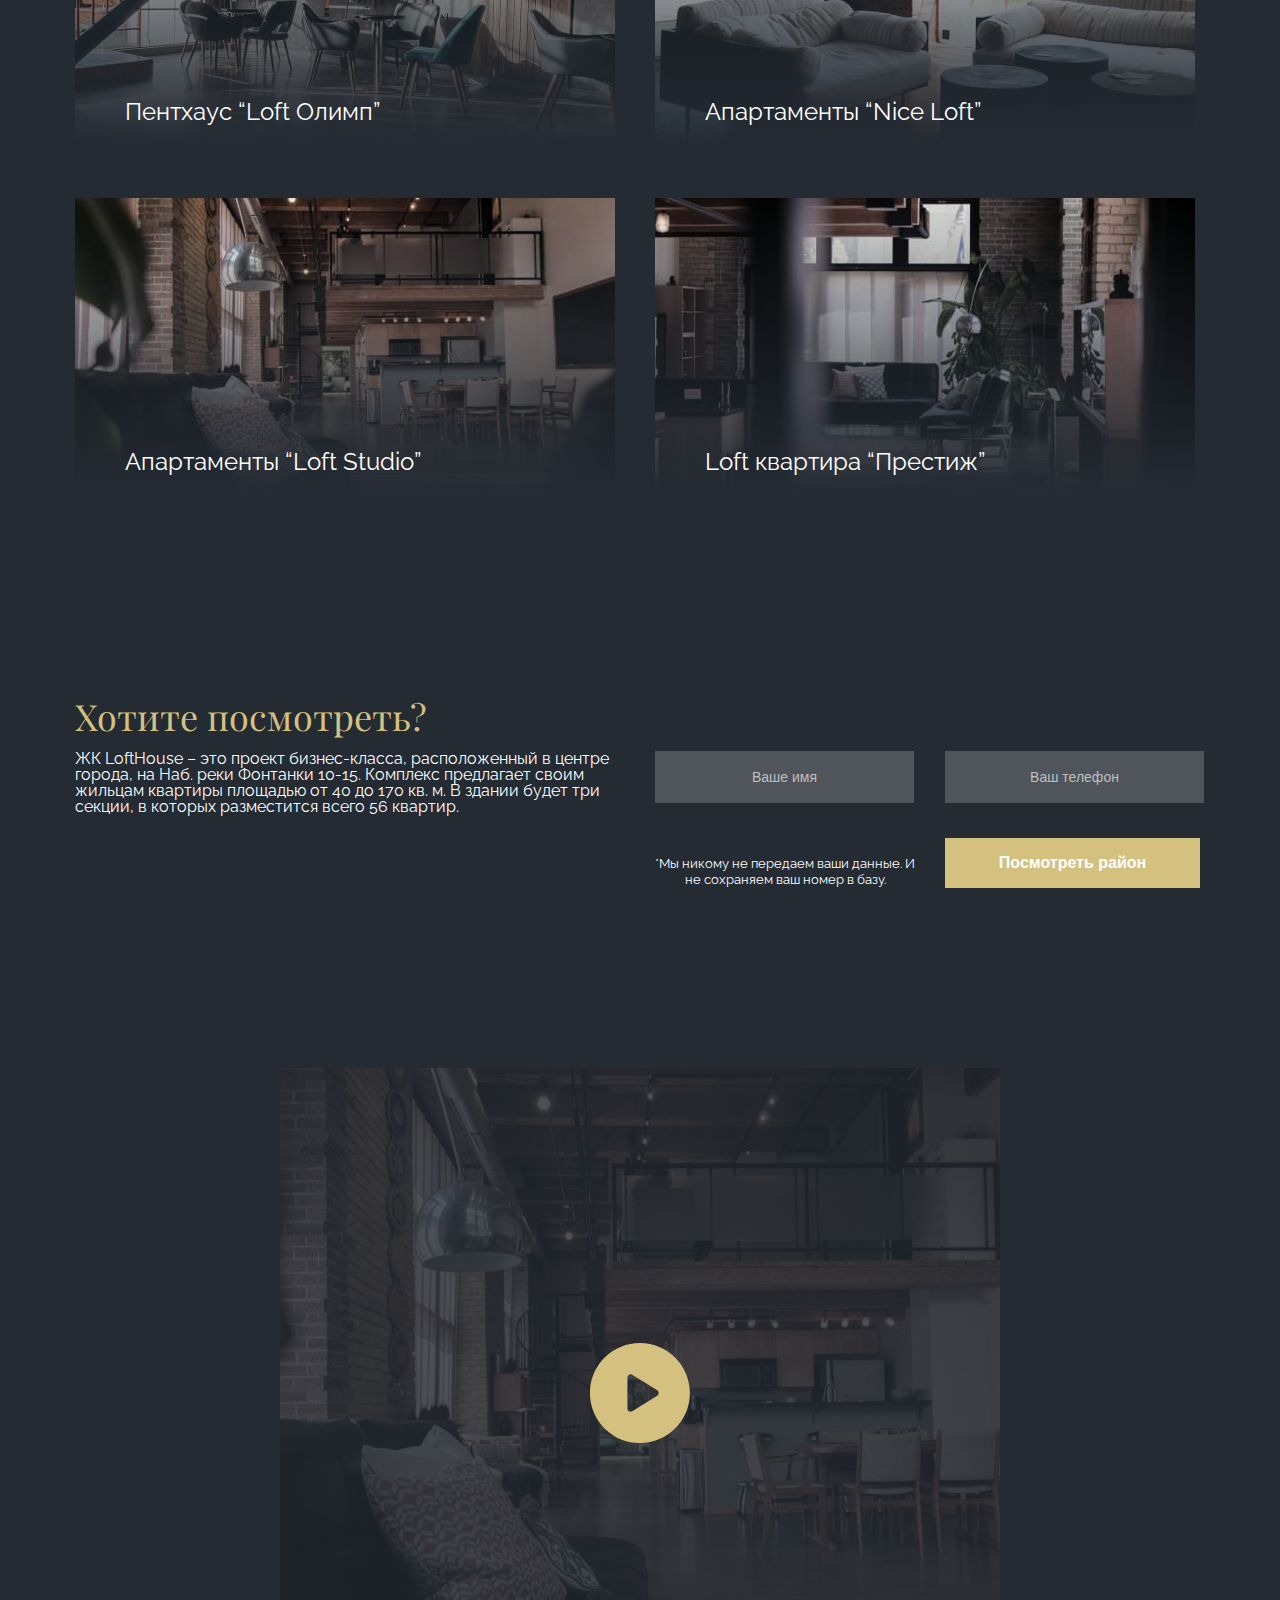
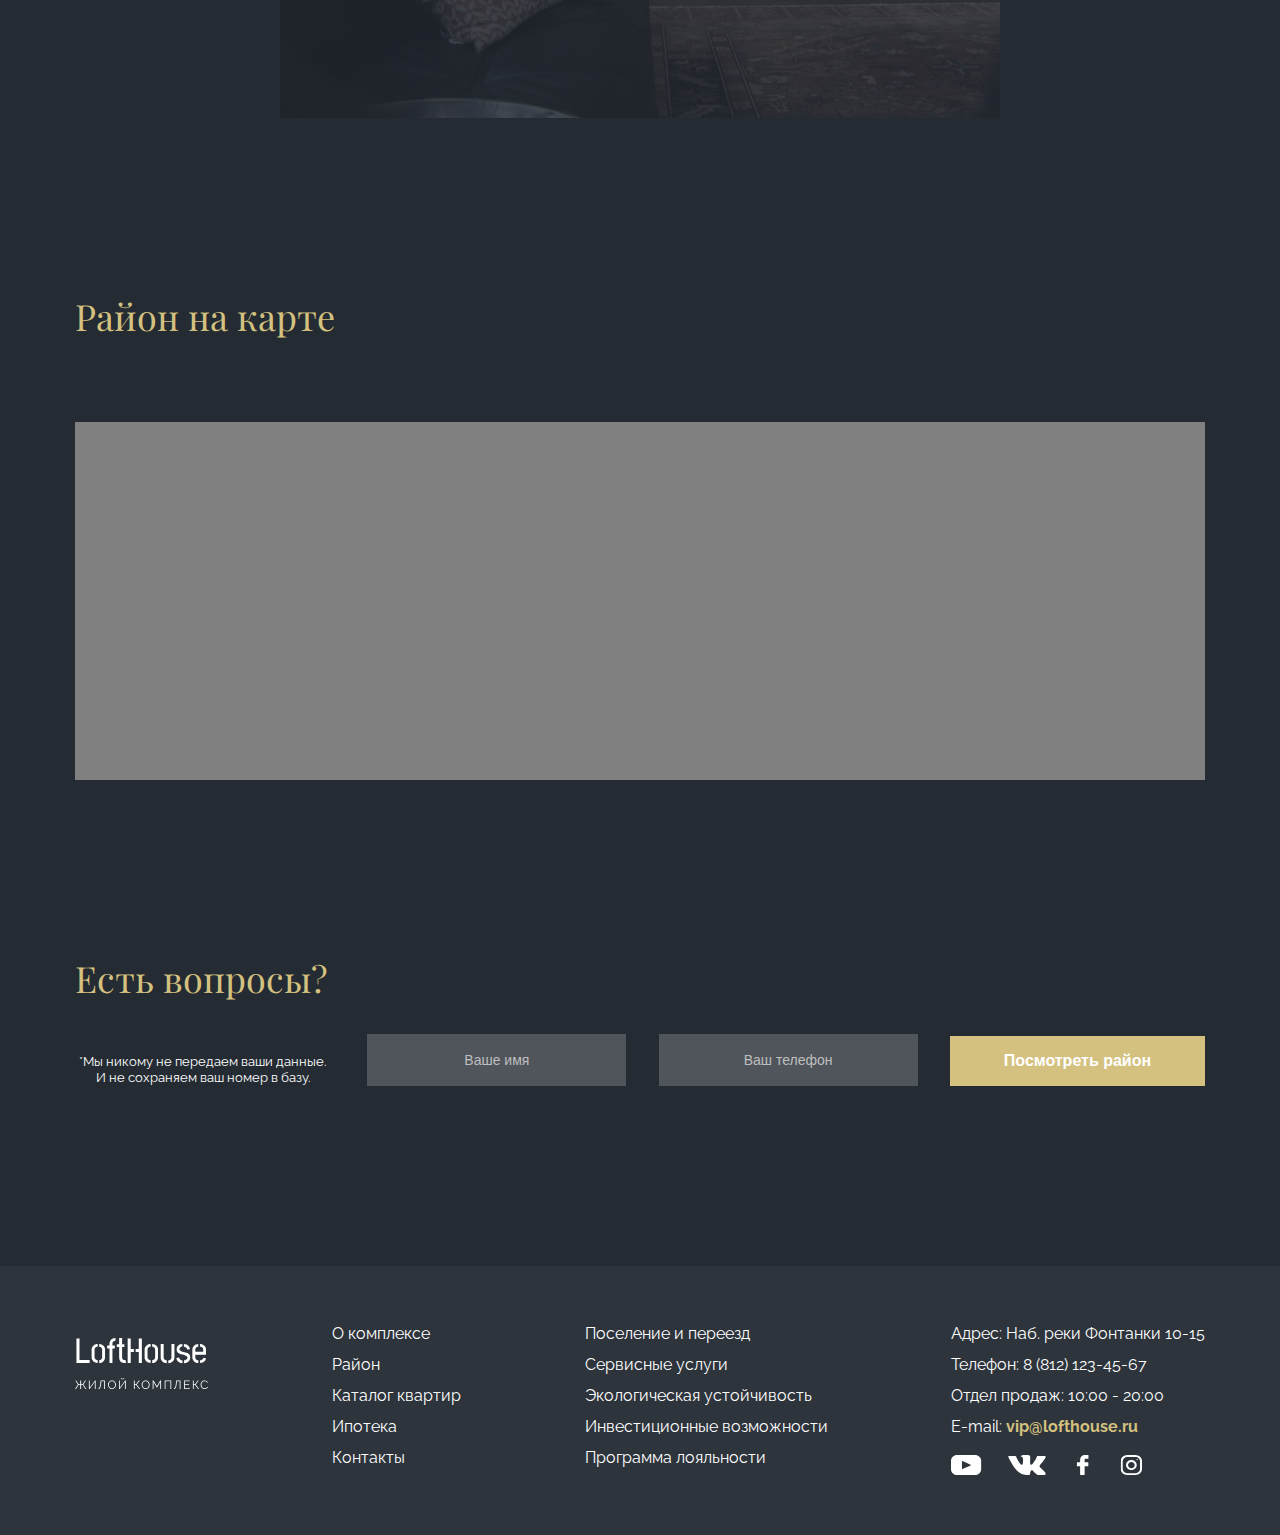
==== commit c3d4de49: "исправления в js" ====
--- a/index.html
+++ b/index.html
@@ -87,19 +87,19 @@
             <div class="appartments__box grid-columns-2">               <div class="appartments__card">                 <p class="appartments__text">Пентхаус “Loft Олимп”</p>-                <picture><source srcset="images/appartments-1.webp" type="image/webp"><img src="images/appartments-1.jpg" alt="" class="appartments__img"></picture>+                <img src="images/appartments-1.jpg" alt="" class="appartments__img">               </div>               <div class="appartments__card">                 <p class="appartments__text">Апартаменты “Nice Loft”</p>-                <picture><source srcset="images/appartments-2.webp" type="image/webp"><img src="images/appartments-2.jpg" alt="" class="appartments__img"></picture>+                <img src="images/appartments-2.jpg" alt="" class="appartments__img">               </div>               <div class="appartments__card">                 <p class="appartments__text">Апартаменты “Loft Studio”</p>-                <picture><source srcset="images/appartments-3.webp" type="image/webp"><img src="images/appartments-3.jpg" alt="" class="appartments__img"></picture>+                <img src="images/appartments-3.jpg" alt="" class="appartments__img">               </div>               <div class="appartments__card">                 <p class="appartments__text">Loft квартира “Престиж”</p>-                <picture><source srcset="images/appartments-4.webp" type="image/webp"><img src="images/appartments-4.jpg" alt="" class="appartments__img"></picture>+                <img src="images/appartments-4.jpg" alt="" class="appartments__img">               </div>             </div>           </div>@@ -133,7 +133,7 @@
             <div class="video__box">               <a href="https://www.youtube.com/watch?v=HsOkBQfsIEk" class="video__link">                 <img src="images/play-button.svg" alt="play" class="video__icon">-                <picture><source srcset="images/video.webp" type="image/webp"><img src="images/video.jpg" alt="video" class="video__image"></picture>+                <img src="images/video.jpg" alt="video" class="video__image">               </a>             </div>           </div>--- a/css/style.min.css
+++ b/css/style.min.css
@@ -1 +1 @@
-a,abbr,acronym,address,applet,article,aside,audio,b,big,blockquote,body,canvas,caption,center,cite,code,dd,del,details,dfn,div,dl,dt,em,embed,fieldset,figcaption,figure,footer,form,h1,h2,h3,h4,h5,h6,header,hgroup,html,i,iframe,img,ins,kbd,label,legend,li,mark,menu,nav,object,ol,output,p,pre,q,ruby,s,samp,section,small,span,strike,strong,sub,summary,sup,table,tbody,td,tfoot,th,thead,time,tr,tt,u,ul,var,video{margin:0;padding:0;border:0;font-size:100%;font:inherit;vertical-align:baseline}body,html{height:100%}:focus{outline:0}article,aside,details,figcaption,figure,footer,header,hgroup,menu,nav,section{display:block}body{line-height:1}ol,ul{list-style:none}blockquote,q{quotes:none}blockquote:after,blockquote:before,q:after,q:before{content:"";content:none}table{border-collapse:collapse;border-spacing:0}input[type=search]::-webkit-search-cancel-button,input[type=search]::-webkit-search-decoration,input[type=search]::-webkit-search-results-button,input[type=search]::-webkit-search-results-decoration{-webkit-appearance:none;-moz-appearance:none}input[type=search]{-webkit-appearance:none;-moz-appearance:none;-webkit-box-sizing:content-box;box-sizing:content-box}textarea{overflow:auto;vertical-align:top;resize:vertical}audio,canvas,video{display:inline-block;max-width:100%}audio:not([controls]){display:none;height:0}[hidden]{display:none}html{font-size:100%;-webkit-text-size-adjust:100%;-ms-text-size-adjust:100%}a{text-decoration:none}a:focus{outline:thin dotted}a:active,a:hover{outline:0}img{border:0;-ms-interpolation-mode:bicubic}figure{margin:0}form{margin:0}fieldset{border:1px solid silver;margin:0 2px;padding:.35em .625em .75em}legend{border:0;padding:0;white-space:normal}button,input,select,textarea{font-size:100%;margin:0;vertical-align:baseline}button,input{line-height:normal}button,select{text-transform:none}button,html input[type=button],input[type=reset],input[type=submit]{-webkit-appearance:button;cursor:pointer}button[disabled],html input[disabled]{cursor:default}input[type=checkbox],input[type=radio]{-webkit-box-sizing:border-box;box-sizing:border-box;padding:0}input[type=search]{-webkit-appearance:textfield;-webkit-box-sizing:content-box;box-sizing:content-box}input[type=search]::-webkit-search-cancel-button,input[type=search]::-webkit-search-decoration{-webkit-appearance:none}button::-moz-focus-inner,input::-moz-focus-inner{border:0;padding:0}textarea{overflow:auto;vertical-align:top}table{border-collapse:collapse;border-spacing:0}button,html,input,select,textarea{color:#222}::-moz-selection{background:#b3d4fc;text-shadow:none}::selection{background:#b3d4fc;text-shadow:none}img{vertical-align:middle}fieldset{border:0;margin:0;padding:0}textarea{resize:vertical}.chromeframe{margin:.2em 0;background:#ccc;color:#000;padding:.2em 0}.flex-line{display:-webkit-box;display:-ms-flexbox;display:flex;-webkit-box-pack:justify;-ms-flex-pack:justify;justify-content:space-between;-webkit-box-align:center;-ms-flex-align:center;align-items:center}.grid-columns-2{display:-ms-grid;display:grid;-ms-grid-columns:(1fr)[2];grid-template-columns:repeat(2,1fr)}.title-content{font-family:"Playfair Display",serif;font-size:36px;color:#d4c17f;margin-bottom:88px}.menu-overlay{display:none;position:absolute;right:0;left:0;bottom:0;top:0;background-color:#2d343c}.menu-overlay--show{display:block}.list{margin-bottom:15px}.accent{color:#d4c17f;font-weight:700}body{font-family:Raleway,sans-serif;color:#fff;font-size:16px;font-weight:400;background-color:#242b33}a{color:inherit}.wrapper{min-height:100%;display:-webkit-box;display:-ms-flexbox;display:flex;-webkit-box-orient:vertical;-webkit-box-direction:normal;-ms-flex-direction:column;flex-direction:column}.container{max-width:1130px;padding:0 20px;margin:0 auto}.main{-webkit-box-flex:1;-ms-flex-positive:1;flex-grow:1}.menu__list{gap:40px}.menu__link{color:inherit}.menu__btn{display:none;width:40px;height:18px;z-index:2;position:relative}.menu__btn span{background-color:#fff;height:2px;width:100%}.form{font-size:13px;gap:35px 30px;-webkit-box-align:end;-ms-flex-align:end;align-items:flex-end;text-align:center}.form__input{width:255px;height:50px;background-color:rgba(255,255,255,.2);font-size:16px;color:#fff;border:none}.form__input::-webkit-input-placeholder{color:#bebebe;font-size:14px;text-align:center}.form__input::-moz-placeholder{color:#bebebe;font-size:14px;text-align:center}.form__input:-ms-input-placeholder{color:#bebebe;font-size:14px;text-align:center}.form__input::-ms-input-placeholder{color:#bebebe;font-size:14px;text-align:center}.form__input::placeholder{color:#bebebe;font-size:14px;text-align:center}.form__text{line-height:1.24}.form__btn{font-size:16px;font-weight:700;color:inherit;border:none;width:255px;height:50px;background:#d4c17f}.accordeon{width:100%;margin:0 auto;display:-webkit-box;display:-ms-flexbox;display:flex;-webkit-box-orient:vertical;-webkit-box-direction:normal;-ms-flex-direction:column;flex-direction:column;-webkit-box-align:center;-ms-flex-align:center;align-items:center;display:none}.accordeon__faq{max-width:700px;margin-top:2rem;padding-bottom:1rem;border-bottom:2px solid #fff;cursor:pointer}.accordeon__question{display:-webkit-box;display:-ms-flexbox;display:flex;-webkit-box-pack:justify;-ms-flex-pack:justify;justify-content:space-between;-webkit-box-align:center;-ms-flex-align:center;align-items:center}.accordeon__question svg{fill:#fff}.accordeon__question h3{font-size:20px}.accordeon__answer{max-height:0;overflow:hidden;-webkit-transition:max-height .5s ease;transition:max-height .5s ease}.header{min-height:100vh;background:-webkit-gradient(linear,left top,left bottom,color-stop(11.98%,#242b33),color-stop(51.04%,rgba(45,52,60,.38)),color-stop(92.19%,#242b33)),url(../images/header-bg.webp);background:linear-gradient(180deg,#242b33 11.98%,rgba(45,52,60,.38) 51.04%,#242b33 92.19%),url(../images/header-bg.webp)}.header__inner{padding-top:30px}.header__content-box{margin:200px auto 0;text-align:center;max-width:582px;padding-bottom:74px}.header__title{font-family:"Playfair Display",serif;font-size:48px;color:#d4c17f;font-weight:700;line-height:1.2;margin-bottom:81px}.header__contact{-webkit-box-align:center;-ms-flex-align:center;align-items:center}.header__img{margin-bottom:200px}.header__img-contact{padding-right:14px}.header__text{font-size:18px}.footer{font-family:Raleway,sans-serif;background-color:#2d343c;padding:60px 0;max-height:800px}.col-wrapper{-webkit-box-align:start;-ms-flex-align:start;align-items:flex-start}.about-list__link:not(:last-child){margin-right:22px}.about-list__item:not(:last-child),.info-list__item:not(:last-child),.menu-footer__item:not(:last-child){margin-bottom:15px}.about-list__item:last-child{margin-top:20px}.testimonials{padding:120px 0;max-width:794px;margin:0 auto;text-align:center;position:relative}.testimonials__list{display:-ms-grid;display:grid;-ms-grid-columns:1fr 1fr 1fr 1fr;grid-template-columns:1fr 1fr 1fr 1fr}.testimonials__img{margin-bottom:53px}.testimonials__text{font-family:Roboto,sans-serif;font-size:20px;font-weight:lighter;line-height:1.27;max-width:194px}.testimonials p:nth-child(4){max-width:124px}.appartments{position:relative}.appartments__title{margin-bottom:88px}.appartments__box{gap:30px}.appartments__card{position:relative;display:inline-block;z-index:11}.appartments__card::before{content:"";position:absolute;top:0;left:0;width:100%;height:100%;background:-webkit-gradient(linear,left top,left bottom,from(rgba(36,43,51,0)),color-stop(92.19%,#242b33));background:linear-gradient(180deg,rgba(36,43,51,0) 0,#242b33 92.19%)}.appartments__card::after{content:"";width:98%;opacity:0;position:absolute;left:0;right:0;top:0;bottom:0;border:3px solid rgba(255,255,255,.8);-webkit-transition:opacity .2s ease-in;transition:opacity .2s ease-in}.appartments__card:hover::after{opacity:1}.appartments__text{font-size:24px;position:absolute;left:50px;bottom:44px;right:20px;z-index:2}.cta{padding:180px 0;position:relative;background:-webkit-gradient(linear,left top,left bottom,color-stop(10.42%,#242b33),color-stop(50.52%,rgba(36,43,51,0)),color-stop(90.1%,#242b33)),-webkit-gradient(linear,left bottom,left top,from(rgba(36,43,51,.9)),to(rgba(36,43,51,.9))),url(../images/cta-bg.webp),#c4c4c4;background:linear-gradient(180deg,#242b33 10.42%,rgba(36,43,51,0) 50.52%,#242b33 90.1%),linear-gradient(0deg,rgba(36,43,51,.9),rgba(36,43,51,.9)),url(../images/cta-bg.webp),#c4c4c4;background-repeat:no-repeat;background-size:cover}.cta__wrapper{gap:0 30px}.cta__title{margin-bottom:17px}.video{position:relative;text-align:center}.video__link{position:relative;display:inline-block;max-width:100%;z-index:1}.video__link::before{content:"";position:absolute;left:0;top:0;width:100%;height:100%;background-color:rgba(36,43,51,.8);-webkit-transition:background-color .2s ease-in;transition:background-color .2s ease-in}.video__link:hover::before{content:"";background-color:rgba(36,43,51,.6)}.video__link:hover .video__icon{-webkit-transform:translate(-50%,-50%) scale(1.2);-ms-transform:translate(-50%,-50%) scale(1.2);transform:translate(-50%,-50%) scale(1.2);-webkit-filter:saturate(1.5);filter:saturate(1.5)}.video__link--show{display:none}.video__box{max-width:100%}.video__image{max-width:100%}.video__icon{position:absolute;left:50%;top:50%;-webkit-transform:translate(-50%,-50%);-ms-transform:translate(-50%,-50%);transform:translate(-50%,-50%);z-index:2;-webkit-transition:-webkit-transform .2s ease-in;transition:-webkit-transform .2s ease-in;transition:transform .2s ease-in;transition:transform .2s ease-in,-webkit-transform .2s ease-in}.map{padding:180px 0}.map__map{height:358px;max-width:100%;background-color:grey}.cta-form{padding-bottom:180px}.cta-form__title{margin-bottom:38px}.cta-form__text{width:255px;margin-right:5px}.cta-form__form{gap:0 30px}.accordeon__faq.active .accordeon__answer{max-height:300px}.accordeon__faq.active svg{-webkit-transform:rotate(180deg);-ms-transform:rotate(180deg);transform:rotate(180deg)}svg{-webkit-transition:-webkit-transform .5s ease-in;transition:-webkit-transform .5s ease-in;transition:transform .5s ease-in;transition:transform .5s ease-in,-webkit-transform .5s ease-in}@media (max-width:992px){.title-content{text-align:center;margin-bottom:60px}.testimonials__list{-ms-grid-columns:(200px)[2];grid-template-columns:repeat(2,200px);gap:20px;-webkit-box-pack:center;-ms-flex-pack:center;justify-content:center}.appartments__box{-ms-grid-columns:1fr;grid-template-columns:1fr;width:100%}.appartments__card{position:relative;display:inline-block;z-index:11}.appartments__card::after,.appartments__card::before{display:none}.cta__wrapper{-ms-grid-columns:1fr;grid-template-columns:1fr;gap:20px;text-align:center}.form{-ms-grid-columns:1fr;grid-template-columns:1fr;justify-items:center;gap:15px}}@media (max-width:768px){.col-wrapper{display:none}.menu__btn{display:-webkit-box;display:-ms-flexbox;display:flex;-webkit-box-orient:vertical;-webkit-box-direction:normal;-ms-flex-direction:column;flex-direction:column;-webkit-box-pack:justify;-ms-flex-pack:justify;justify-content:space-between;cursor:pointer}.menu__list{-webkit-box-orient:vertical;-webkit-box-direction:normal;-ms-flex-direction:column;flex-direction:column;-webkit-box-pack:center;-ms-flex-pack:center;justify-content:center;position:absolute;top:0;left:0;right:0;bottom:0;-webkit-transform:translateY(-100%);-ms-transform:translateY(-100%);transform:translateY(-100%);-webkit-transition:-webkit-transform .7s ease;transition:-webkit-transform .7s ease;transition:transform .7s ease;transition:transform .7s ease,-webkit-transform .7s ease}.menu__list--open{-webkit-transform:translateY(0);-ms-transform:translateY(0);transform:translateY(0)}.accordeon{display:block;text-align:center}.accordeon__title{font-size:18px;margin-bottom:20px}.info-list{text-align:left;padding-top:20px}.about-list{text-align:left;padding-top:20px}.testimonials__img{margin-bottom:30px}.cta__wrapper{-ms-grid-columns:1fr;grid-template-columns:1fr;gap:20px;text-align:center}}@media (max-width:576px){.header__content-box{margin:120px auto 0;padding-bottom:44px}.header__title{font-size:38px}.header__contact{-webkit-box-orient:vertical;-webkit-box-direction:normal;-ms-flex-direction:column;flex-direction:column;gap:25px}.title-content{font-size:30px}.cta{padding:150px 0}.map{padding:150px 0}.appartments__img{width:100%}.appartments__text{font-size:18px}.video__icon{width:80px;height:80px}.video__image{width:100%}.cta-form__form{display:-ms-grid;display:grid;-ms-grid-columns:1fr;grid-template-columns:1fr}}@media (max-width:376px){.header .logo{width:100px}.header__title{margin-bottom:61px}.header__img{margin-bottom:100px}.header__text{font-size:14px}body{font-size:14px}.title-content{margin-bottom:30px}.testimonials{padding:90px 0}.testimonials__list{-ms-grid-columns:1fr;grid-template-columns:1fr}.testimonials__item{-ms-grid-column-align:center;justify-self:center}.testimonials__text{font-size:14px}.appartments__text{font-size:18px}.cta{padding:90px 0}.cta__text{font-size:14px}.map{padding:90px 0}.cta-form{padding-bottom:90px}}+a,abbr,acronym,address,applet,article,aside,audio,b,big,blockquote,body,canvas,caption,center,cite,code,dd,del,details,dfn,div,dl,dt,em,embed,fieldset,figcaption,figure,footer,form,h1,h2,h3,h4,h5,h6,header,hgroup,html,i,iframe,img,ins,kbd,label,legend,li,mark,menu,nav,object,ol,output,p,pre,q,ruby,s,samp,section,small,span,strike,strong,sub,summary,sup,table,tbody,td,tfoot,th,thead,time,tr,tt,u,ul,var,video{margin:0;padding:0;border:0;font-size:100%;font:inherit;vertical-align:baseline}body,html{height:100%}:focus{outline:0}article,aside,details,figcaption,figure,footer,header,hgroup,menu,nav,section{display:block}body{line-height:1}ol,ul{list-style:none}blockquote,q{quotes:none}blockquote:after,blockquote:before,q:after,q:before{content:"";content:none}table{border-collapse:collapse;border-spacing:0}input[type=search]::-webkit-search-cancel-button,input[type=search]::-webkit-search-decoration,input[type=search]::-webkit-search-results-button,input[type=search]::-webkit-search-results-decoration{-webkit-appearance:none;-moz-appearance:none}input[type=search]{-webkit-appearance:none;-moz-appearance:none;-webkit-box-sizing:content-box;box-sizing:content-box}textarea{overflow:auto;vertical-align:top;resize:vertical}audio,canvas,video{display:inline-block;max-width:100%}audio:not([controls]){display:none;height:0}[hidden]{display:none}html{font-size:100%;-webkit-text-size-adjust:100%;-ms-text-size-adjust:100%}a{text-decoration:none}a:focus{outline:thin dotted}a:active,a:hover{outline:0}img{border:0;-ms-interpolation-mode:bicubic}figure{margin:0}form{margin:0}fieldset{border:1px solid silver;margin:0 2px;padding:.35em .625em .75em}legend{border:0;padding:0;white-space:normal}button,input,select,textarea{font-size:100%;margin:0;vertical-align:baseline}button,input{line-height:normal}button,select{text-transform:none}button,html input[type=button],input[type=reset],input[type=submit]{-webkit-appearance:button;cursor:pointer}button[disabled],html input[disabled]{cursor:default}input[type=checkbox],input[type=radio]{-webkit-box-sizing:border-box;box-sizing:border-box;padding:0}input[type=search]{-webkit-appearance:textfield;-webkit-box-sizing:content-box;box-sizing:content-box}input[type=search]::-webkit-search-cancel-button,input[type=search]::-webkit-search-decoration{-webkit-appearance:none}button::-moz-focus-inner,input::-moz-focus-inner{border:0;padding:0}textarea{overflow:auto;vertical-align:top}table{border-collapse:collapse;border-spacing:0}button,html,input,select,textarea{color:#222}::-moz-selection{background:#b3d4fc;text-shadow:none}::selection{background:#b3d4fc;text-shadow:none}img{vertical-align:middle}fieldset{border:0;margin:0;padding:0}textarea{resize:vertical}.chromeframe{margin:.2em 0;background:#ccc;color:#000;padding:.2em 0}.flex-line{display:-webkit-box;display:-ms-flexbox;display:flex;-webkit-box-pack:justify;-ms-flex-pack:justify;justify-content:space-between;-webkit-box-align:center;-ms-flex-align:center;align-items:center}.grid-columns-2{display:-ms-grid;display:grid;-ms-grid-columns:(1fr)[2];grid-template-columns:repeat(2,1fr)}.title-content{font-family:"Playfair Display",serif;font-size:36px;color:#d4c17f;margin-bottom:88px}.menu-overlay{display:none;position:absolute;right:0;left:0;bottom:0;top:0;background-color:#2d343c}.menu-overlay--show{display:block}.list{margin-bottom:15px}.accent{color:#d4c17f;font-weight:700}body{font-family:Raleway,sans-serif;color:#fff;font-size:16px;font-weight:400;background-color:#242b33}a{color:inherit}.wrapper{min-height:100%;display:-webkit-box;display:-ms-flexbox;display:flex;-webkit-box-orient:vertical;-webkit-box-direction:normal;-ms-flex-direction:column;flex-direction:column}.container{max-width:1130px;padding:0 20px;margin:0 auto}.main{-webkit-box-flex:1;-ms-flex-positive:1;flex-grow:1}.menu__list{gap:40px}.menu__link{color:inherit}.menu__btn{display:none;width:40px;height:18px;z-index:2;position:relative}.menu__btn span{background-color:#fff;height:2px;width:100%}.form{font-size:13px;gap:35px 30px;-webkit-box-align:end;-ms-flex-align:end;align-items:flex-end;text-align:center}.form__input{width:255px;height:50px;background-color:rgba(255,255,255,.2);font-size:16px;color:#fff;border:none}.form__input::-webkit-input-placeholder{color:#bebebe;font-size:14px;text-align:center}.form__input::-moz-placeholder{color:#bebebe;font-size:14px;text-align:center}.form__input:-ms-input-placeholder{color:#bebebe;font-size:14px;text-align:center}.form__input::-ms-input-placeholder{color:#bebebe;font-size:14px;text-align:center}.form__input::placeholder{color:#bebebe;font-size:14px;text-align:center}.form__text{line-height:1.24}.form__btn{font-size:16px;font-weight:700;color:inherit;border:none;width:255px;height:50px;background:#d4c17f}.accordeon{width:100%;margin:0 auto;display:-webkit-box;display:-ms-flexbox;display:flex;-webkit-box-orient:vertical;-webkit-box-direction:normal;-ms-flex-direction:column;flex-direction:column;-webkit-box-align:center;-ms-flex-align:center;align-items:center;display:none}.accordeon__faq{max-width:700px;margin-top:2rem;padding-bottom:1rem;border-bottom:2px solid #fff;cursor:pointer}.accordeon__question{display:-webkit-box;display:-ms-flexbox;display:flex;-webkit-box-pack:justify;-ms-flex-pack:justify;justify-content:space-between;-webkit-box-align:center;-ms-flex-align:center;align-items:center}.accordeon__question svg{fill:#fff}.accordeon__question h3{font-size:20px}.accordeon__answer{max-height:0;overflow:hidden;-webkit-transition:max-height .5s ease;transition:max-height .5s ease}.header{min-height:100vh;background:-webkit-gradient(linear,left top,left bottom,color-stop(11.98%,#242b33),color-stop(51.04%,rgba(45,52,60,.38)),color-stop(92.19%,#242b33)),url(../images/header-bg.webp);background:linear-gradient(180deg,#242b33 11.98%,rgba(45,52,60,.38) 51.04%,#242b33 92.19%),url(../images/header-bg.webp)}.header__inner{padding-top:30px}.header__content-box{margin:200px auto 0;text-align:center;max-width:582px;padding-bottom:74px}.header__title{font-family:"Playfair Display",serif;font-size:48px;color:#d4c17f;font-weight:700;line-height:1.2;margin-bottom:81px}.header__contact{-webkit-box-align:center;-ms-flex-align:center;align-items:center}.header__img{margin-bottom:200px}.header__img-contact{padding-right:14px}.header__text{font-size:18px}.footer{font-family:Raleway,sans-serif;background-color:#2d343c;padding:60px 0;max-height:800px}.col-wrapper{-webkit-box-align:start;-ms-flex-align:start;align-items:flex-start}.about-list__link:not(:last-child){margin-right:22px}.about-list__item:not(:last-child),.info-list__item:not(:last-child),.menu-footer__item:not(:last-child){margin-bottom:15px}.about-list__item:last-child{margin-top:20px}.testimonials{padding:120px 0;max-width:794px;margin:0 auto;text-align:center;position:relative}.testimonials__list{display:-ms-grid;display:grid;-ms-grid-columns:1fr 1fr 1fr 1fr;grid-template-columns:1fr 1fr 1fr 1fr}.testimonials__img{margin-bottom:53px}.testimonials__text{font-family:Roboto,sans-serif;font-size:20px;font-weight:lighter;line-height:1.27;max-width:194px}.testimonials p:nth-child(4){max-width:124px}.appartments{position:relative}.appartments__title{margin-bottom:88px}.appartments__box{gap:30px}.appartments__card{position:relative;display:inline-block;z-index:11}.appartments__card::before{content:"";position:absolute;top:0;left:0;width:100%;height:100%;background:-webkit-gradient(linear,left top,left bottom,from(rgba(36,43,51,0)),color-stop(92.19%,#242b33));background:linear-gradient(180deg,rgba(36,43,51,0) 0,#242b33 92.19%)}.appartments__card::after{content:"";width:98%;opacity:0;position:absolute;left:0;right:0;top:0;bottom:0;border:3px solid rgba(255,255,255,.8);-webkit-transition:opacity .2s ease-in;transition:opacity .2s ease-in}.appartments__card:hover::after{opacity:1}.appartments__text{font-size:24px;position:absolute;left:50px;bottom:44px;right:20px;z-index:2}.no-webp .cta{background:-webkit-gradient(linear,left top,left bottom,color-stop(10.42%,#242b33),color-stop(50.52%,rgba(36,43,51,0)),color-stop(90.1%,#242b33)),-webkit-gradient(linear,left bottom,left top,from(rgba(36,43,51,.9)),to(rgba(36,43,51,.9))),url(../images/cta-bg.jpg),#c4c4c4;background:linear-gradient(180deg,#242b33 10.42%,rgba(36,43,51,0) 50.52%,#242b33 90.1%),linear-gradient(0deg,rgba(36,43,51,.9),rgba(36,43,51,.9)),url(../images/cta-bg.jpg),#c4c4c4}.cta{padding:180px 0;position:relative;background-repeat:no-repeat;background-size:cover}.cta__wrapper{gap:0 30px}.cta__title{margin-bottom:17px}.video{position:relative;text-align:center}.video__link{position:relative;display:inline-block;max-width:100%;z-index:1}.video__link::before{content:"";position:absolute;left:0;top:0;width:100%;height:100%;background-color:rgba(36,43,51,.8);-webkit-transition:background-color .2s ease-in;transition:background-color .2s ease-in}.video__link:hover::before{content:"";background-color:rgba(36,43,51,.6)}.video__link:hover .video__icon{-webkit-transform:translate(-50%,-50%) scale(1.2);-ms-transform:translate(-50%,-50%) scale(1.2);transform:translate(-50%,-50%) scale(1.2);-webkit-filter:saturate(1.5);filter:saturate(1.5)}.video__link--show{display:none}.video__box{max-width:100%}.video__image{max-width:100%}.video__icon{position:absolute;left:50%;top:50%;-webkit-transform:translate(-50%,-50%);-ms-transform:translate(-50%,-50%);transform:translate(-50%,-50%);z-index:2;-webkit-transition:-webkit-transform .2s ease-in;transition:-webkit-transform .2s ease-in;transition:transform .2s ease-in;transition:transform .2s ease-in,-webkit-transform .2s ease-in}.map{padding:180px 0}.map__map{height:358px;max-width:100%;background-color:grey}.cta-form{padding-bottom:180px}.cta-form__title{margin-bottom:38px}.cta-form__text{width:255px;margin-right:5px}.cta-form__form{gap:0 30px}.accordeon__faq.active .accordeon__answer{max-height:300px}.accordeon__faq.active svg{-webkit-transform:rotate(180deg);-ms-transform:rotate(180deg);transform:rotate(180deg)}svg{-webkit-transition:-webkit-transform .5s ease-in;transition:-webkit-transform .5s ease-in;transition:transform .5s ease-in;transition:transform .5s ease-in,-webkit-transform .5s ease-in}@media (max-width:992px){.title-content{text-align:center;margin-bottom:60px}.testimonials__list{-ms-grid-columns:(200px)[2];grid-template-columns:repeat(2,200px);gap:20px;-webkit-box-pack:center;-ms-flex-pack:center;justify-content:center}.appartments__box{-ms-grid-columns:1fr;grid-template-columns:1fr;width:100%}.appartments__card{position:relative;display:inline-block;z-index:11}.appartments__card::after,.appartments__card::before{display:none}.cta__wrapper{-ms-grid-columns:1fr;grid-template-columns:1fr;gap:20px;text-align:center}.form{-ms-grid-columns:1fr;grid-template-columns:1fr;justify-items:center;gap:15px}}@media (max-width:768px){.col-wrapper{display:none}.menu__btn{display:-webkit-box;display:-ms-flexbox;display:flex;-webkit-box-orient:vertical;-webkit-box-direction:normal;-ms-flex-direction:column;flex-direction:column;-webkit-box-pack:justify;-ms-flex-pack:justify;justify-content:space-between;cursor:pointer}.menu__list{-webkit-box-orient:vertical;-webkit-box-direction:normal;-ms-flex-direction:column;flex-direction:column;-webkit-box-pack:center;-ms-flex-pack:center;justify-content:center;position:absolute;top:0;left:0;right:0;bottom:0;-webkit-transform:translateY(-100%);-ms-transform:translateY(-100%);transform:translateY(-100%);-webkit-transition:-webkit-transform .7s ease;transition:-webkit-transform .7s ease;transition:transform .7s ease;transition:transform .7s ease,-webkit-transform .7s ease}.menu__list--open{-webkit-transform:translateY(0);-ms-transform:translateY(0);transform:translateY(0)}.accordeon{display:block;text-align:center}.accordeon__title{font-size:18px;margin-bottom:20px}.info-list{text-align:left;padding-top:20px}.about-list{text-align:left;padding-top:20px}.testimonials__img{margin-bottom:30px}.cta__wrapper{-ms-grid-columns:1fr;grid-template-columns:1fr;gap:20px;text-align:center}}@media (max-width:576px){.header__content-box{margin:120px auto 0;padding-bottom:44px}.header__title{font-size:38px}.header__contact{-webkit-box-orient:vertical;-webkit-box-direction:normal;-ms-flex-direction:column;flex-direction:column;gap:25px}.title-content{font-size:30px}.cta{padding:150px 0}.map{padding:150px 0}.testimonials__text{font-size:16px}.testimonials__text{font-size:16px}.appartments__img{width:100%}.appartments__text{font-size:18px}.video__icon{width:80px;height:80px}.video__image{width:100%}.cta-form__form{display:-ms-grid;display:grid;-ms-grid-columns:1fr;grid-template-columns:1fr}}@media (max-width:376px){.header .logo{width:100px}.header__title{margin-bottom:61px}.header__img{margin-bottom:100px}.header__text{font-size:14px}body{font-size:14px}.title-content{margin-bottom:30px}.testimonials{padding:90px 0}.testimonials__list{-ms-grid-columns:1fr;grid-template-columns:1fr}.testimonials__item{-ms-grid-column-align:center;justify-self:center}.testimonials__text{font-size:14px}.appartments__text{font-size:18px}.cta{padding:90px 0}.cta__text{font-size:14px}.map{padding:90px 0}.cta-form{padding-bottom:90px}}.webp .cta{background:-webkit-gradient(linear,left top,left bottom,color-stop(10.42%,#242b33),color-stop(50.52%,rgba(36,43,51,0)),color-stop(90.1%,#242b33)),-webkit-gradient(linear,left bottom,left top,from(rgba(36,43,51,.9)),to(rgba(36,43,51,.9))),url(../images/cta-bg.webp),#c4c4c4;background:linear-gradient(180deg,#242b33 10.42%,rgba(36,43,51,0) 50.52%,#242b33 90.1%),linear-gradient(0deg,rgba(36,43,51,.9),rgba(36,43,51,.9)),url(../images/cta-bg.webp),#c4c4c4}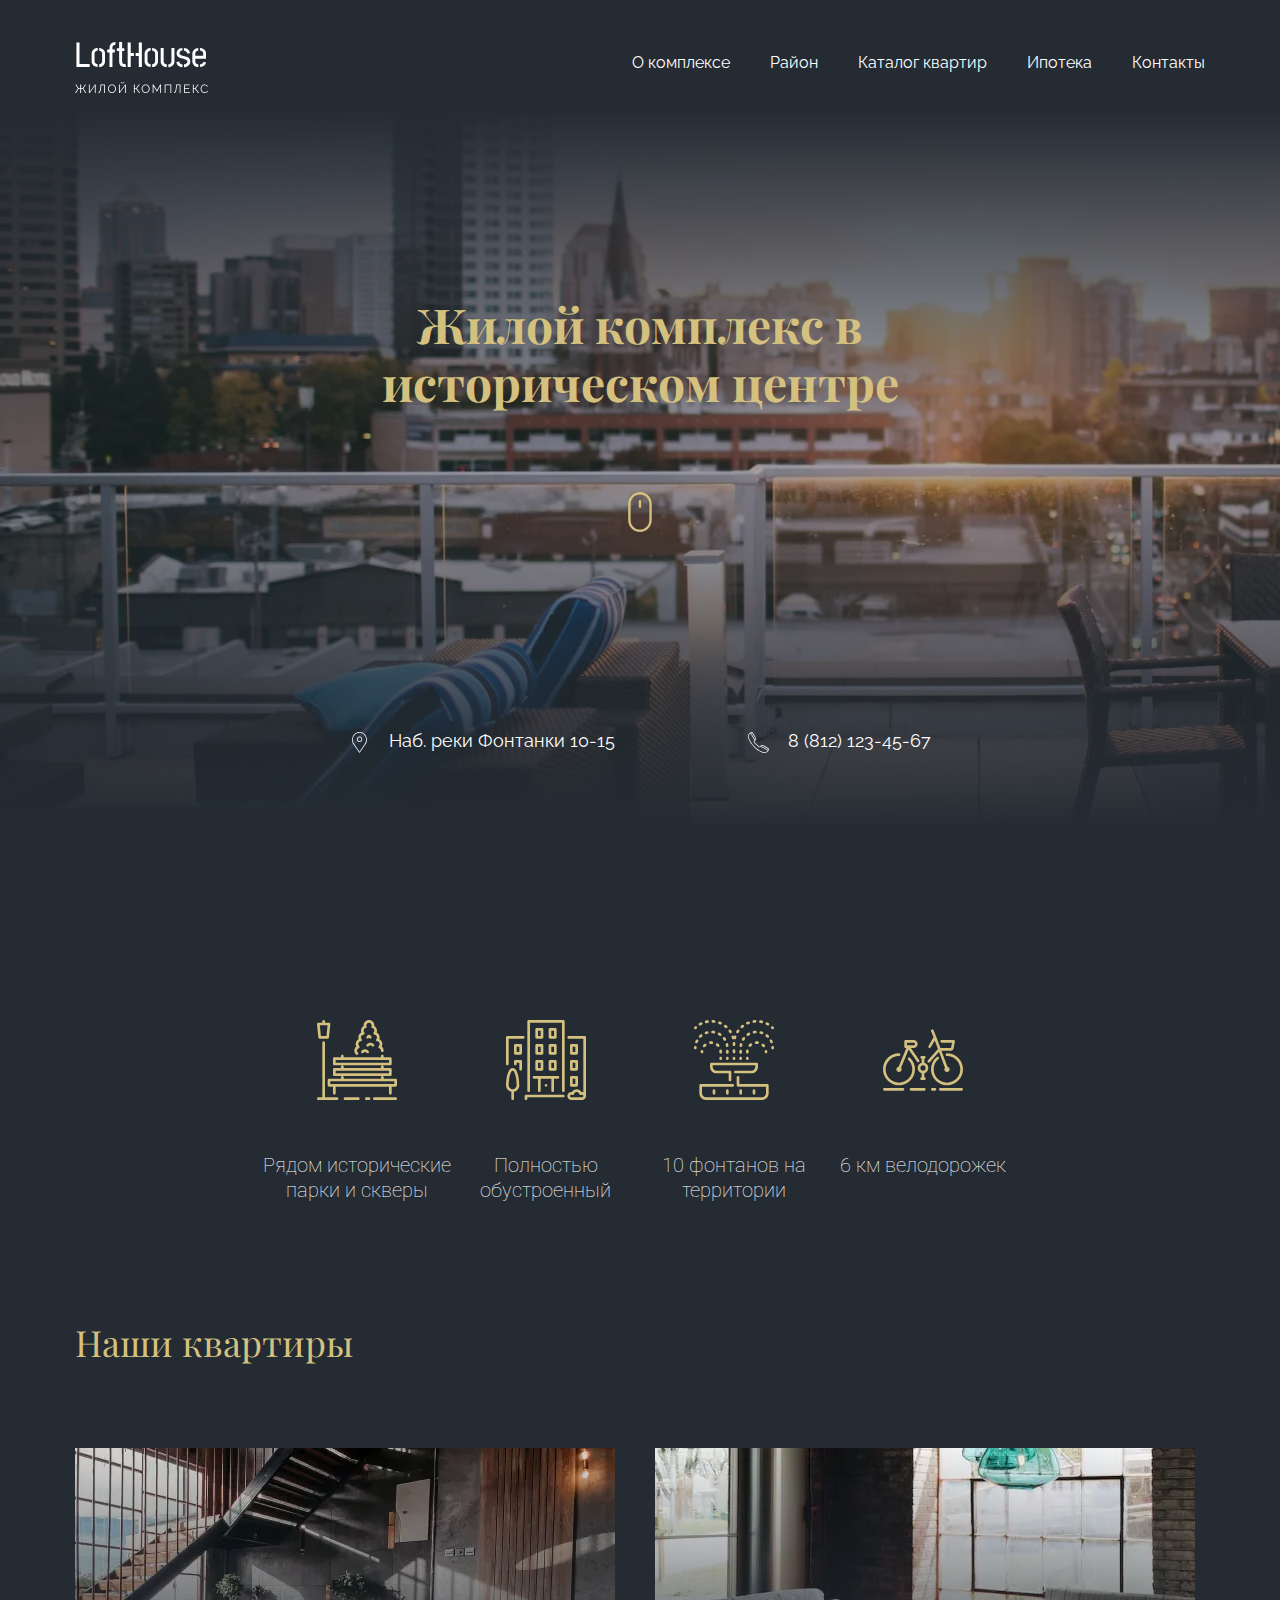
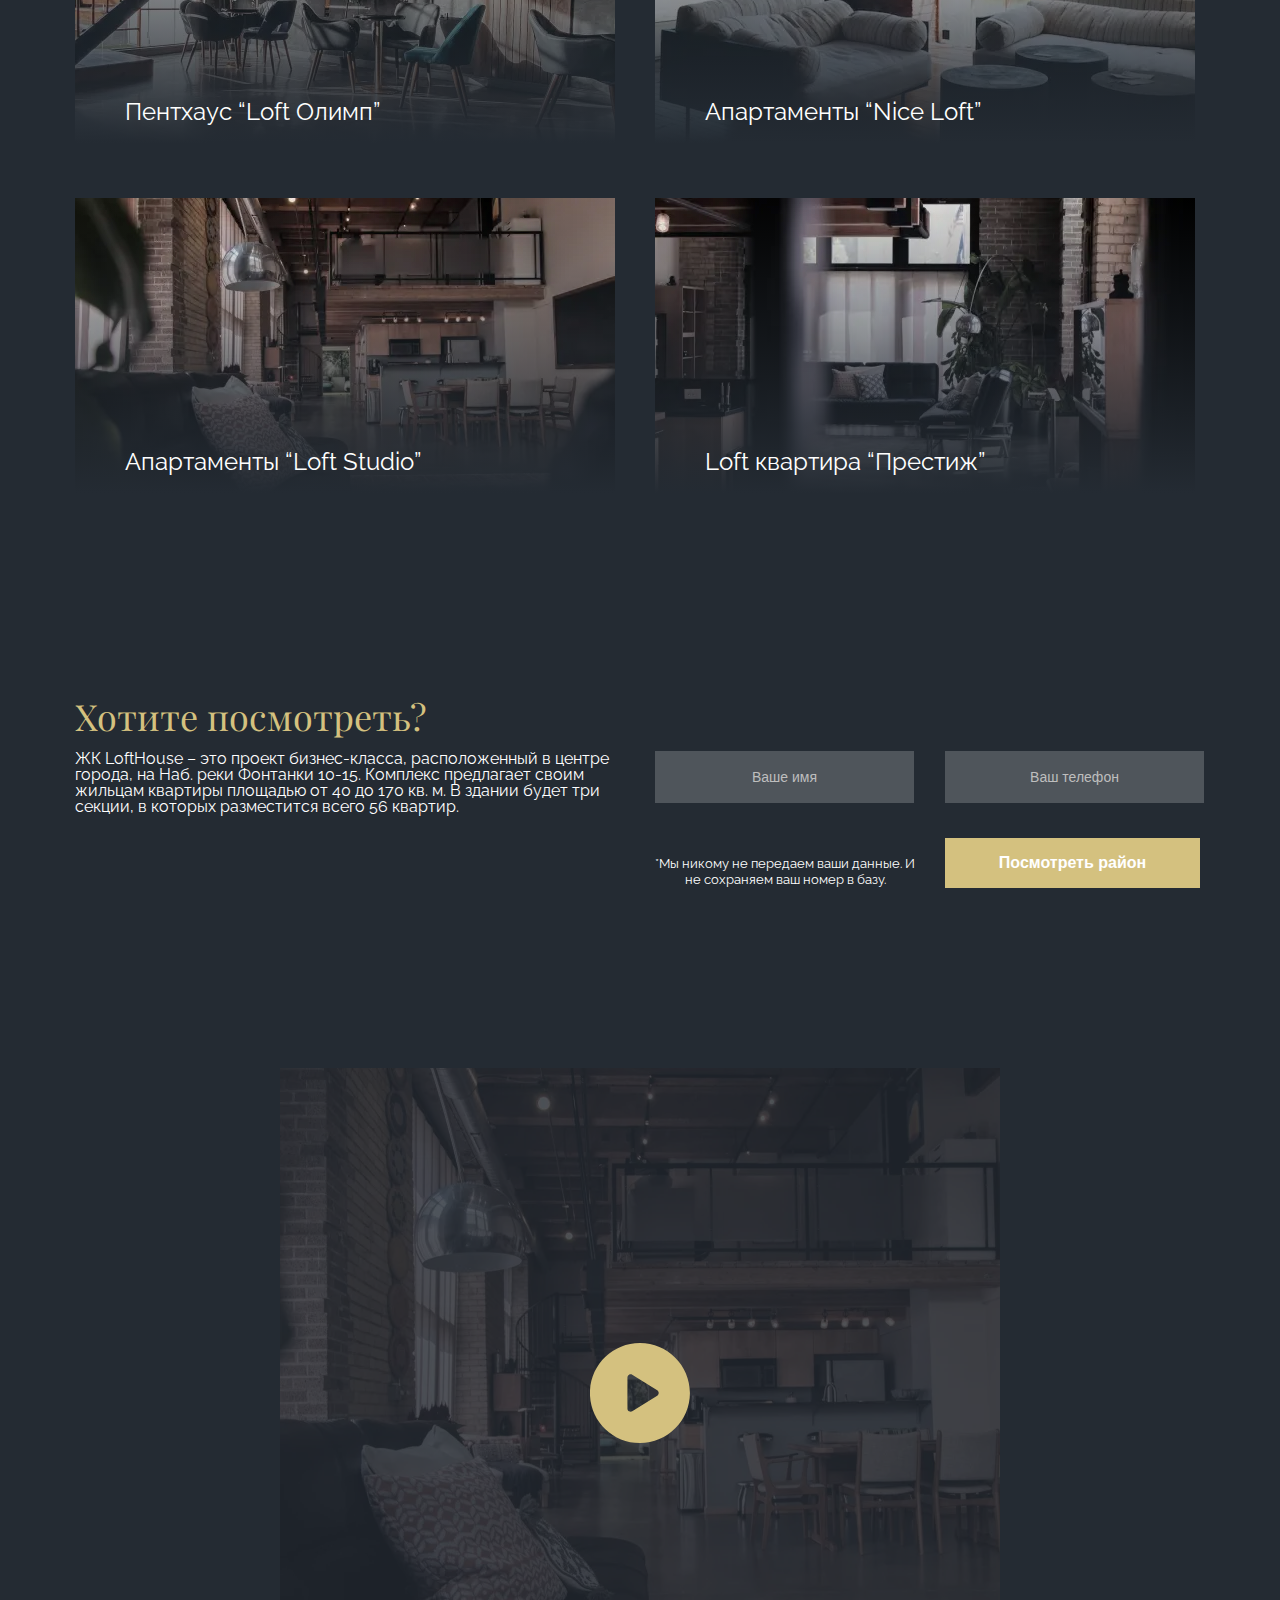
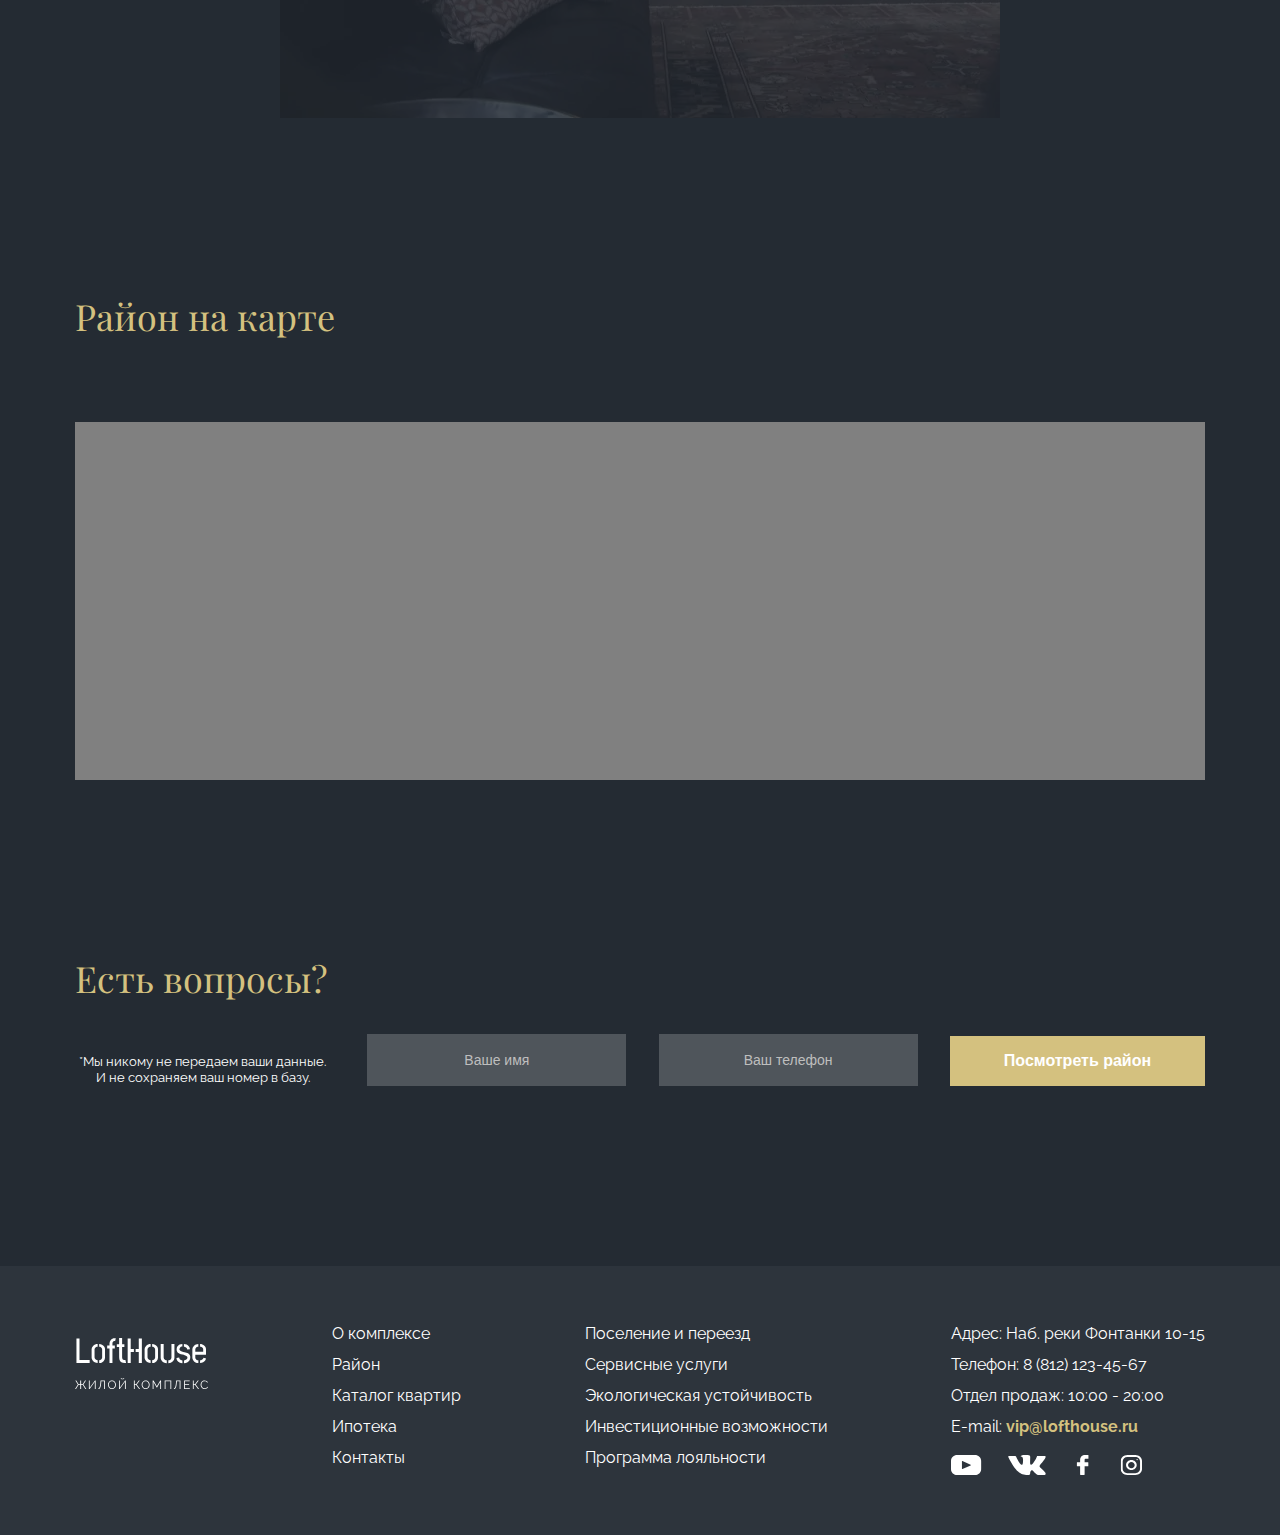
==== commit a7773949: "мелкие правки js" ====
--- a/index.html
+++ b/index.html
@@ -87,19 +87,19 @@
             <div class="appartments__box grid-columns-2">               <div class="appartments__card">                 <p class="appartments__text">Пентхаус “Loft Олимп”</p>-                <img src="images/appartments-1.jpg" alt="" class="appartments__img">+                <picture><source srcset="images/appartments-1.webp" type="image/webp"><img src="images/appartments-1.jpg" alt="" class="appartments__img"></picture>               </div>               <div class="appartments__card">                 <p class="appartments__text">Апартаменты “Nice Loft”</p>-                <img src="images/appartments-2.jpg" alt="" class="appartments__img">+                <picture><source srcset="images/appartments-2.webp" type="image/webp"><img src="images/appartments-2.jpg" alt="" class="appartments__img"></picture>               </div>               <div class="appartments__card">                 <p class="appartments__text">Апартаменты “Loft Studio”</p>-                <img src="images/appartments-3.jpg" alt="" class="appartments__img">+                <picture><source srcset="images/appartments-3.webp" type="image/webp"><img src="images/appartments-3.jpg" alt="" class="appartments__img"></picture>               </div>               <div class="appartments__card">                 <p class="appartments__text">Loft квартира “Престиж”</p>-                <img src="images/appartments-4.jpg" alt="" class="appartments__img">+                <picture><source srcset="images/appartments-4.webp" type="image/webp"><img src="images/appartments-4.jpg" alt="" class="appartments__img"></picture>               </div>             </div>           </div>@@ -133,7 +133,7 @@
             <div class="video__box">               <a href="https://www.youtube.com/watch?v=HsOkBQfsIEk" class="video__link">                 <img src="images/play-button.svg" alt="play" class="video__icon">-                <img src="images/video.jpg" alt="video" class="video__image">+                <picture><source srcset="images/video.webp" type="image/webp"><img src="images/video.jpg" alt="video" class="video__image"></picture>               </a>             </div>           </div>